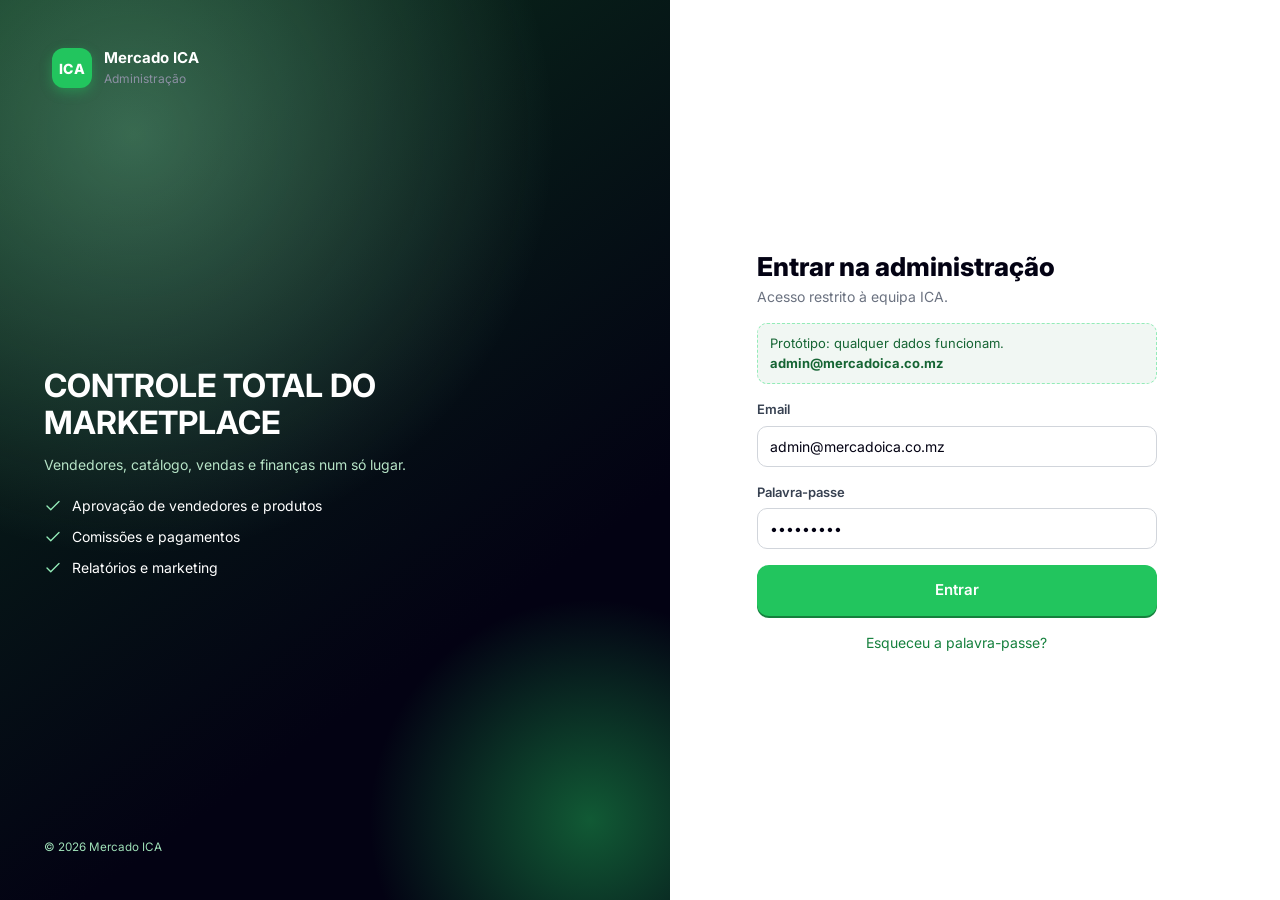
==== admin/index.html @ df5ad0a3 "feat: prototipo de interface Mercado ICA (comprador, cliente, admin)" ====
<!doctype html>
<html lang="pt">
<head>
<meta charset="utf-8">
<meta name="viewport" content="width=device-width, initial-scale=1">
<title>Mercado ICA — Administração</title>
<link rel="preconnect" href="https://fonts.googleapis.com">
<link href="https://fonts.googleapis.com/css2?family=Inter:wght@400;500;600;700;800&display=swap" rel="stylesheet">
<link href="https://fonts.cdnfonts.com/css/lemonmilk" rel="stylesheet">
<link rel="stylesheet" href="../assets/css/base.css">
<link rel="stylesheet" href="../assets/css/panel.css">
</head>
<body>
<div id="app"><div id="view"></div></div>
<script src="../assets/js/data.js"></script>
<script src="../assets/js/core.js"></script>
<script src="../assets/js/ui.js"></script>
<script src="../assets/js/admin.js"></script>
<script src="../assets/js/admin2.js"></script>
<script src="../assets/js/admin-app.js"></script>
</body>
</html>
---- assets/css/base.css ----
/* Mercado ICA — base partilhada (tokens, componentes comuns) */
:root {
  --g50: #f1f7f3; --g100: #dcefe2; --g200: #b9dfc6; --g300: #93ecb8; --g400: #88be45; --g500: #22c55e; --g600: #16a34a; --g700: #15803d; --g800: #166534;
  --ink: #030213; --ink2: #374151; --mut: #6b7280; --line: #e5e7eb; --bg: #f5f7f8; --card: #fff; --char: #2d2d2d;
  --warn: #f59e0b; --bad: #dc2626; --info: #2563eb;
  --r: 12px; --r-sm: 8px; --sh: 0 1px 2px rgba(3,2,19,.05), 0 4px 14px rgba(3,2,19,.05); --sh-lg: 0 18px 40px rgba(3,2,19,.16);
  --font: 'Inter', system-ui, -apple-system, 'Segoe UI', sans-serif; --display: 'Lemon Milk', 'Inter', system-ui, sans-serif;
}
*, *::before, *::after { box-sizing: border-box; }
html { scroll-behavior: smooth; }
body { margin: 0; font-family: var(--font); color: var(--ink); background: var(--bg); font-size: 14px; line-height: 1.5; -webkit-font-smoothing: antialiased; }
img { max-width: 100%; display: block; }
a { color: inherit; text-decoration: none; }
h1, h2, h3, h4, p { margin: 0; }
button { font: inherit; color: inherit; cursor: pointer; }
:focus-visible { outline: 2px solid var(--g500); outline-offset: 2px; }
body.modal-open { overflow: hidden; }
.ic { width: 18px; height: 18px; flex: none; }
.sr { position: absolute; width: 1px; height: 1px; overflow: hidden; clip: rect(0 0 0 0); }
.mut { color: var(--mut); } .right { text-align: right; } .nowrap { white-space: nowrap; } .center { text-align: center; }

/* Botões */
.btn { display: inline-flex; align-items: center; justify-content: center; gap: 8px; border: 1px solid transparent; border-radius: 10px; padding: 9px 16px; font-weight: 600; font-size: 14px; transition: background .15s, transform .1s, box-shadow .15s, border-color .15s; white-space: nowrap; }
.btn:active { transform: translateY(1px); }
.btn:disabled { opacity: .45; cursor: not-allowed; }
.btn-primary { background: var(--g500); color: #fff; box-shadow: 0 2px 0 var(--g700); }
.btn-primary:hover:not(:disabled) { background: var(--g600); }
.btn-dark { background: var(--ink); color: #fff; } .btn-dark:hover { background: #1f1d3a; }
.btn-ghost { background: #fff; border-color: var(--line); color: var(--ink2); } .btn-ghost:hover:not(:disabled) { border-color: var(--g500); color: var(--g700); background: var(--g50); }
.btn-danger { background: var(--bad); color: #fff; } .btn-danger:hover { background: #b91c1c; }
.btn-outline-danger { background: #fff; border-color: #fecaca; color: var(--bad); } .btn-outline-danger:hover { background: #fef2f2; }
.btn-sm { padding: 5px 10px; font-size: 13px; border-radius: 8px; } .btn-lg { padding: 13px 24px; font-size: 15px; border-radius: 12px; } .btn-block { width: 100%; }
.icon-btn { position: relative; display: inline-grid; place-items: center; width: 34px; height: 34px; border: 0; background: transparent; border-radius: 9px; color: var(--ink2); transition: background .15s, color .15s; }
.icon-btn:hover { background: var(--g50); color: var(--g700); } .icon-btn.danger:hover { background: #fef2f2; color: var(--bad); }
.dot { position: absolute; top: 7px; right: 8px; width: 8px; height: 8px; background: var(--bad); border-radius: 50%; border: 2px solid #fff; }

/* Formulários */
.input { width: 100%; border: 1px solid #d1d5db; border-radius: 10px; padding: 9px 12px; background: #fff; font: inherit; color: var(--ink); transition: border-color .15s, box-shadow .15s; }
.input:focus { outline: 0; border-color: var(--g500); box-shadow: 0 0 0 3px rgba(34,197,94,.18); }
.input-sm { width: auto; padding: 6px 10px; font-size: 13px; }
textarea.input { resize: vertical; }
.form-grid { display: grid; grid-template-columns: repeat(2, minmax(0, 1fr)); gap: 16px; }
.field { display: grid; gap: 6px; align-content: start; } .field.span-2 { grid-column: 1 / -1; }
.field label { font-weight: 600; font-size: 13px; color: var(--ink2); } .field em { color: var(--bad); font-style: normal; }
.hint { color: var(--mut); font-size: 12px; }
.switch { position: relative; display: inline-block; width: 42px; height: 24px; }
.switch input { opacity: 0; width: 0; height: 0; position: absolute; }
.switch span { position: absolute; inset: 0; background: #d1d5db; border-radius: 99px; transition: .2s; cursor: pointer; }
.switch span::after { content: ''; position: absolute; left: 3px; top: 3px; width: 18px; height: 18px; background: #fff; border-radius: 50%; transition: .2s; box-shadow: 0 1px 3px rgba(0,0,0,.25); }
.switch input:checked + span { background: var(--g500); } .switch input:checked + span::after { transform: translateX(18px); }
.switch input:focus-visible + span { outline: 2px solid var(--g500); outline-offset: 2px; }
.dropzone { display: grid; place-items: center; gap: 4px; border: 2px dashed #cbd5e1; border-radius: 12px; padding: 26px 14px; text-align: center; cursor: pointer; color: var(--mut); transition: .15s; }
.dropzone:hover { border-color: var(--g500); background: var(--g50); color: var(--g700); } .dropzone .ic { width: 26px; height: 26px; }
.check { display: flex; gap: 8px; align-items: center; cursor: pointer; } .check input { accent-color: var(--g600); width: 16px; height: 16px; }

/* Cartões, badges, estrelas */
.card { background: var(--card); border: 1px solid var(--line); border-radius: var(--r); box-shadow: var(--sh); }
.card-h { display: flex; align-items: center; justify-content: space-between; gap: 12px; padding: 14px 18px; border-bottom: 1px solid var(--line); } .card-h h3 { font-size: 15px; font-weight: 700; }
.card-b { padding: 18px; }
.badge { display: inline-flex; align-items: center; padding: 2px 10px; border-radius: 99px; font-size: 12px; font-weight: 600; white-space: nowrap; }
.badge-ok { background: #dcfce7; color: #166534; } .badge-warn { background: #fef3c7; color: #92400e; } .badge-bad { background: #fee2e2; color: #991b1b; } .badge-info { background: #dbeafe; color: #1e40af; } .badge-mute { background: #f3f4f6; color: #4b5563; }
.stars { display: inline-flex; gap: 1px; color: #d1d5db; } .stars .ic { width: 14px; height: 14px; fill: currentColor; stroke: none; } .stars .on { color: #f59e0b; } .stars.lg .ic { width: 20px; height: 20px; }

/* Tabelas */
.table-card { overflow: hidden; }
.tb-toolbar { display: flex; flex-wrap: wrap; gap: 10px; align-items: center; padding: 14px 18px; border-bottom: 1px solid var(--line); }
.tb-tools { margin-left: auto; display: flex; gap: 8px; }
.search-box { display: flex; align-items: center; gap: 8px; border: 1px solid #d1d5db; border-radius: 10px; padding: 0 12px; background: #fff; min-width: 220px; color: var(--mut); }
.search-box:focus-within { border-color: var(--g500); box-shadow: 0 0 0 3px rgba(34,197,94,.18); }
.search-box input { border: 0; outline: 0; padding: 8px 0; font: inherit; width: 100%; background: transparent; color: var(--ink); }
.table-scroll { overflow-x: auto; }
.tbl { width: 100%; border-collapse: collapse; }
.tbl th { text-align: left; font-size: 12px; text-transform: uppercase; letter-spacing: .04em; color: var(--mut); background: #fafbfc; padding: 10px 16px; white-space: nowrap; font-weight: 600; }
.tbl td { padding: 12px 16px; border-top: 1px solid var(--line); vertical-align: middle; }
.tbl tbody tr:hover { background: #fafdfb; } .tbl tr.row-link { cursor: pointer; }
.th-sort { background: none; border: 0; padding: 0; font: inherit; text-transform: inherit; letter-spacing: inherit; color: inherit; font-weight: inherit; } .th-sort:hover { color: var(--ink); } .th-sort i { font-style: normal; font-size: 9px; margin-left: 5px; color: var(--g600); }
.act-col { text-align: right; white-space: nowrap; width: 1%; }
.empty-row { text-align: center; color: var(--mut); padding: 36px !important; }
.tb-foot { display: flex; justify-content: space-between; align-items: center; padding: 12px 18px; border-top: 1px solid var(--line); color: var(--mut); font-size: 13px; } .pager { display: flex; align-items: center; gap: 10px; }
.cell-prod { display: flex; align-items: center; gap: 12px; min-width: 220px; } .cell-prod img { width: 44px; height: 44px; border-radius: 10px; object-fit: cover; flex: none; } .cell-prod b { display: block; font-weight: 600; } .cell-prod small { color: var(--mut); }
.avatar { display: inline-grid; place-items: center; width: 34px; height: 34px; border-radius: 50%; background: var(--g100); color: var(--g800); font-weight: 700; flex: none; }

/* Abas */
.tabs { display: flex; gap: 4px; border-bottom: 1px solid var(--line); margin-bottom: 18px; overflow-x: auto; }
.tabs button { background: none; border: 0; padding: 10px 16px; font-weight: 600; color: var(--mut); border-bottom: 2px solid transparent; margin-bottom: -1px; white-space: nowrap; } .tabs button:hover { color: var(--ink); } .tabs button.active { color: var(--g700); border-color: var(--g500); }
.pane { display: none; } .pane.active { display: block; animation: fade .2s; }
@keyframes fade { from { opacity: 0; transform: translateY(4px); } to { opacity: 1; transform: none; } }

/* Modal e toast */
.modal-overlay { position: fixed; inset: 0; background: rgba(3,2,19,.5); display: grid; place-items: center; z-index: 200; padding: 16px; animation: fade .15s; backdrop-filter: blur(2px); }
.modal { background: #fff; border-radius: 16px; width: min(560px, 100%); max-height: 90vh; display: flex; flex-direction: column; box-shadow: var(--sh-lg); } .modal.lg { width: min(820px, 100%); } .modal.sm { width: min(420px, 100%); }
.modal header { display: flex; justify-content: space-between; align-items: center; padding: 16px 20px; border-bottom: 1px solid var(--line); } .modal header h3 { font-size: 17px; }
.modal-body { padding: 20px; overflow: auto; } .modal footer { display: flex; justify-content: flex-end; gap: 10px; padding: 14px 20px; border-top: 1px solid var(--line); background: #fafbfc; border-radius: 0 0 16px 16px; }
.confirm-msg { color: var(--ink2); font-size: 15px; }
#toasts { position: fixed; right: 18px; bottom: 18px; display: grid; gap: 10px; z-index: 300; }
.toast { display: flex; align-items: center; gap: 10px; padding: 12px 16px; background: var(--ink); color: #fff; border-radius: 12px; box-shadow: var(--sh-lg); animation: slide .25s; max-width: 360px; }
.toast .ic { padding: 3px; border-radius: 50%; width: 22px; height: 22px; background: var(--g500); } .toast-error .ic { background: var(--bad); } .toast-info .ic { background: var(--info); } .toast.out { opacity: 0; transform: translateX(20px); transition: .3s; }
@keyframes slide { from { opacity: 0; transform: translateY(12px); } to { opacity: 1; transform: none; } }

/* Dropdowns */
.dropdown { position: relative; }
.dd-menu { display: none; position: absolute; top: calc(100% + 8px); left: 0; min-width: 260px; background: #fff; border: 1px solid var(--line); border-radius: 12px; box-shadow: var(--sh-lg); z-index: 60; overflow: hidden; }
.dd-menu.right { left: auto; right: 0; } .dropdown.open .dd-menu { display: block; animation: fade .15s; }
.dd-menu h4 { padding: 12px 16px; font-size: 13px; border-bottom: 1px solid var(--line); }
.dd-menu a { display: flex; align-items: center; gap: 10px; padding: 10px 16px; } .dd-menu a:hover { background: var(--g50); }
.dd-menu a b { font-weight: 500; display: block; } .dd-menu a small { color: var(--mut); display: block; }
.dd-menu a:has(small) { display: block; }

/* Gráficos */
.chart { width: 100%; height: auto; display: block; } .chart .gl { stroke: #eef0f2; } .chart .gt { font-size: 11px; fill: #9ca3af; }
.legend { display: flex; gap: 16px; justify-content: center; margin-top: 6px; color: var(--mut); font-size: 12px; } .legend i { display: inline-block; width: 10px; height: 10px; border-radius: 3px; margin-right: 6px; }
.donut { display: flex; align-items: center; gap: 22px; flex-wrap: wrap; } .donut svg { width: 140px; flex: none; } .donut .dn { font-size: 26px; font-weight: 800; fill: var(--ink); }
.donut ul { list-style: none; padding: 0; margin: 0; display: grid; gap: 8px; flex: 1; min-width: 150px; } .donut li { display: flex; align-items: center; gap: 8px; } .donut li b { margin-left: auto; } .donut li i { width: 10px; height: 10px; border-radius: 3px; }
.progress { height: 8px; background: #eef0f2; border-radius: 99px; overflow: hidden; } .progress div { height: 100%; background: linear-gradient(90deg, var(--g500), var(--g400)); border-radius: 99px; }

.kv { margin: 0; display: grid; gap: 10px; } .kv > div { display: flex; justify-content: space-between; gap: 16px; } .kv dt { color: var(--mut); } .kv dd { margin: 0; font-weight: 600; text-align: right; }
.crumbs { display: flex; gap: 6px; align-items: center; color: var(--mut); font-size: 13px; margin-bottom: 6px; flex-wrap: wrap; } .crumbs a:hover { color: var(--g700); } .crumbs span::before { content: '/'; margin-right: 6px; }
.timeline { list-style: none; margin: 0; padding: 0 0 0 18px; border-left: 2px solid var(--g200); display: grid; gap: 16px; } .timeline li { position: relative; } .timeline li::before { content: ''; position: absolute; left: -25px; top: 4px; width: 12px; height: 12px; background: var(--g500); border-radius: 50%; border: 2px solid #fff; box-shadow: 0 0 0 2px var(--g200); } .timeline li.todo::before { background: #d1d5db; box-shadow: 0 0 0 2px #e5e7eb; } .timeline small { color: var(--mut); display: block; }

@media (max-width: 720px) { .form-grid { grid-template-columns: 1fr; } .tb-tools { margin-left: 0; width: 100%; } .search-box { min-width: 0; flex: 1; } }
@media (prefers-reduced-motion: reduce) { * { animation: none !important; transition: none !important; scroll-behavior: auto !important; } }
---- assets/css/panel.css ----
/* Mercado ICA — painéis (Administrador e Cliente/Vendedor) */
.panel { display: grid; grid-template-columns: 264px minmax(0, 1fr); min-height: 100vh; }
.sidebar { position: sticky; top: 0; height: 100vh; overflow-y: auto; display: flex; flex-direction: column; padding: 18px 12px; background: var(--ink); color: #c9ccd6; scrollbar-width: thin; }
.brand { display: flex; align-items: center; gap: 12px; padding: 4px 8px 20px; color: #fff; }
.logo { display: grid; place-items: center; width: 40px; height: 40px; border-radius: 12px; background: var(--g500); color: #fff; font-family: var(--display); font-weight: 800; font-size: 14px; letter-spacing: .02em; box-shadow: 0 4px 12px rgba(34,197,94,.4); flex: none; }
.brand b { display: block; font-size: 15px; line-height: 1.2; } .brand small { color: #8c90a3; font-size: 12px; }
.sidebar nav { display: grid; gap: 2px; flex: 1; align-content: start; }
.nav-item { display: flex; align-items: center; gap: 12px; width: 100%; padding: 10px 12px; border-radius: 10px; border: 0; background: none; color: inherit; text-align: left; font-weight: 500; transition: background .15s, color .15s; }
.nav-item:hover { background: rgba(255,255,255,.07); color: #fff; }
.nav-item.active { background: var(--g500); color: #fff; box-shadow: 0 4px 12px rgba(34,197,94,.3); }
.nav-item em { margin-left: auto; background: var(--bad); color: #fff; font-style: normal; font-size: 11px; border-radius: 99px; padding: 0 7px; }
.nav-item .chev { margin-left: auto; width: 15px; height: 15px; transition: transform .2s; }
.nav-group.open > .nav-item .chev { transform: rotate(180deg); } .nav-group.open > .nav-item { color: #fff; }
.nav-sub { display: none; margin: 2px 0 4px 22px; padding-left: 14px; border-left: 1px solid rgba(255,255,255,.12); }
.nav-group.open .nav-sub { display: grid; }
.nav-sub a { padding: 7px 12px; border-radius: 8px; font-size: 13.5px; color: #a3a7b8; } .nav-sub a:hover { color: #fff; background: rgba(255,255,255,.06); } .nav-sub a.active { color: var(--g300); font-weight: 600; }
.side-foot { display: flex; gap: 10px; align-items: center; margin-top: 16px; padding: 12px; border-radius: 10px; border: 1px dashed rgba(255,255,255,.2); color: #a3a7b8; font-size: 13px; } .side-foot:hover { color: #fff; border-color: var(--g500); }

/* tema Cliente (vendedor): barra lateral clara */
.theme-seller .sidebar { background: #fff; color: var(--ink2); border-right: 1px solid var(--line); }
.theme-seller .brand { color: var(--ink); } .theme-seller .brand small { color: var(--mut); }
.theme-seller .nav-item:hover { background: var(--g50); color: var(--g700); } .theme-seller .nav-group.open > .nav-item { color: var(--g700); }
.theme-seller .nav-sub { border-color: var(--line); } .theme-seller .nav-sub a { color: var(--mut); } .theme-seller .nav-sub a:hover { color: var(--g700); background: var(--g50); } .theme-seller .nav-sub a.active { color: var(--g700); }
.theme-seller .side-foot { border-color: var(--line); color: var(--mut); } .theme-seller .side-foot:hover { color: var(--g700); }

.main { min-width: 0; display: flex; flex-direction: column; }
.topbar { position: sticky; top: 0; z-index: 40; display: flex; align-items: center; gap: 14px; padding: 12px 28px; background: rgba(255,255,255,.92); backdrop-filter: blur(8px); border-bottom: 1px solid var(--line); }
.topbar .search-box.wide { flex: 1; max-width: 460px; background: var(--bg); border-color: transparent; }
.topbar-r { margin-left: auto; display: flex; align-items: center; gap: 8px; }
.user-chip { display: flex; align-items: center; gap: 10px; background: none; border: 0; padding: 4px 8px; border-radius: 12px; } .user-chip:hover { background: var(--bg); }
.who { text-align: left; line-height: 1.25; } .who b { display: block; font-size: 13px; } .who small { color: var(--mut); font-size: 12px; }
.menu-btn { display: none; }
.view { padding: 28px; display: grid; gap: 22px; align-content: start; max-width: 1480px; width: 100%; }
.page-head { display: flex; justify-content: space-between; align-items: flex-end; gap: 16px; flex-wrap: wrap; }
.page-head h1 { font-size: 24px; font-weight: 800; letter-spacing: -.01em; } .page-head p { color: var(--mut); margin-top: 2px; }
.page-actions { display: flex; gap: 8px; flex-wrap: wrap; }

/* Estatísticas */
.stats { display: grid; grid-template-columns: repeat(auto-fit, minmax(210px, 1fr)); gap: 16px; }
.stat { display: flex; gap: 14px; align-items: center; padding: 18px; background: #fff; border: 1px solid var(--line); border-radius: var(--r); box-shadow: var(--sh); }
.stat-ic { display: grid; place-items: center; width: 46px; height: 46px; border-radius: 12px; background: var(--g100); color: var(--g700); flex: none; } .stat-ic .ic { width: 22px; height: 22px; }
.stat.blue .stat-ic { background: #dbeafe; color: #1d4ed8; } .stat.amber .stat-ic { background: #fef3c7; color: #b45309; } .stat.violet .stat-ic { background: #ede9fe; color: #6d28d9; }
.stat span { color: var(--mut); font-size: 13px; display: block; } .stat b { font-size: 22px; font-weight: 800; display: block; line-height: 1.2; letter-spacing: -.01em; }
.stat small { font-size: 12px; } .stat .pos { color: var(--g700); } .stat .neg { color: var(--bad); }
.grid-2 { display: grid; grid-template-columns: minmax(0, 2fr) minmax(0, 1fr); gap: 18px; align-items: start; } .grid-3 { display: grid; grid-template-columns: repeat(3, minmax(0, 1fr)); gap: 18px; } .grid-eq { display: grid; grid-template-columns: repeat(2, minmax(0, 1fr)); gap: 18px; align-items: start; }
.stack { display: grid; gap: 18px; align-content: start; }
.list-plain { list-style: none; margin: 0; padding: 0; } .list-plain li { display: flex; align-items: center; gap: 12px; padding: 11px 0; border-top: 1px solid var(--line); } .list-plain li:first-child { border-top: 0; padding-top: 0; }
.list-plain img { width: 40px; height: 40px; border-radius: 9px; object-fit: cover; } .list-plain b { font-weight: 600; display: block; } .list-plain small { color: var(--mut); } .list-plain .end { margin-left: auto; text-align: right; font-weight: 700; }
.toolbar { display: flex; gap: 10px; flex-wrap: wrap; align-items: center; }
.pill-tabs { display: inline-flex; gap: 4px; padding: 4px; background: #fff; border: 1px solid var(--line); border-radius: 12px; } .pill-tabs a, .pill-tabs button { border: 0; background: none; padding: 6px 14px; border-radius: 9px; font-weight: 600; color: var(--mut); } .pill-tabs .active { background: var(--g500); color: #fff; }
.thumbs { display: flex; gap: 10px; flex-wrap: wrap; } .thumbs img { width: 90px; height: 90px; border-radius: 12px; object-fit: cover; border: 1px solid var(--line); }
.invoice { display: grid; gap: 14px; } .invoice-head { display: flex; justify-content: space-between; gap: 16px; flex-wrap: wrap; }
.totals { margin-left: auto; width: min(320px, 100%); display: grid; gap: 8px; } .totals div { display: flex; justify-content: space-between; } .totals .grand { border-top: 2px solid var(--ink); padding-top: 10px; font-size: 17px; font-weight: 800; }
.msg-list a { display: flex; gap: 12px; padding: 14px 18px; border-top: 1px solid var(--line); } .msg-list a:first-child { border-top: 0; } .msg-list a:hover { background: #fafdfb; } .msg-list .unread b { color: var(--ink); } .msg-list .unread::after { content: ''; width: 9px; height: 9px; background: var(--g500); border-radius: 50%; margin-left: auto; align-self: center; flex: none; }
.chat { display: grid; gap: 12px; } .bubble { max-width: 75%; padding: 10px 14px; border-radius: 14px; background: var(--bg); } .bubble.me { margin-left: auto; background: var(--g100); } .bubble small { display: block; color: var(--mut); margin-top: 4px; }
.perm-tree { display: grid; gap: 6px; } .perm-tree .check { padding: 6px 0; border-top: 1px solid var(--line); }
.empty-state { text-align: center; padding: 40px 20px; color: var(--mut); }

/* Autenticação dos painéis */
.auth-wrap { min-height: 100vh; display: grid; grid-template-columns: 1.1fr 1fr; background: #fff; }
.auth-art { position: relative; display: flex; flex-direction: column; justify-content: space-between; padding: 44px; color: #fff; background: radial-gradient(circle at 20% 15%, rgba(147,236,184,.35), transparent 45%), linear-gradient(145deg, #0a2e1b, #030213 70%); overflow: hidden; }
.auth-art::after { content: ''; position: absolute; width: 480px; height: 480px; border-radius: 50%; right: -160px; bottom: -160px; background: radial-gradient(circle, rgba(34,197,94,.45), transparent 65%); }
.auth-art h2 { font-family: var(--display); font-size: 32px; line-height: 1.15; text-transform: uppercase; max-width: 440px; position: relative; z-index: 1; } .auth-art p { color: #b7e4c7; max-width: 420px; margin-top: 12px; position: relative; z-index: 1; }
.auth-art ul { list-style: none; padding: 0; margin: 20px 0 0; display: grid; gap: 10px; position: relative; z-index: 1; } .auth-art li { display: flex; gap: 10px; align-items: center; } .auth-art li .ic { color: var(--g300); }
.auth-card { display: grid; place-content: center; padding: 40px; } .auth-form { width: min(400px, 100%); display: grid; gap: 16px; } .auth-form h1 { font-size: 26px; font-weight: 800; } .auth-form .sep { text-align: center; color: var(--mut); font-size: 13px; }
.demo-hint { background: var(--g50); border: 1px dashed var(--g300); border-radius: 10px; padding: 10px 12px; font-size: 13px; color: var(--g800); }

@media (max-width: 1080px) { .grid-2, .grid-3, .grid-eq { grid-template-columns: 1fr; } }
@media (max-width: 900px) {
  .panel { grid-template-columns: 1fr; }
  .sidebar { position: fixed; z-index: 90; width: 270px; transform: translateX(-100%); transition: transform .25s; }
  .sidebar.open { transform: none; box-shadow: var(--sh-lg); }
  .scrim { display: none; } .sidebar.open + .scrim { display: block; position: fixed; inset: 0; background: rgba(3,2,19,.45); z-index: 80; }
  .menu-btn { display: inline-grid; } .topbar { padding: 10px 14px; } .view { padding: 16px; } .who { display: none; }
  .auth-wrap { grid-template-columns: 1fr; } .auth-art { display: none; }
}
/* tabelas empilhadas em ecrãs pequenos */
@media (max-width: 640px) {
  .tbl thead { display: none; } .tbl, .tbl tbody, .tbl tr, .tbl td { display: block; width: 100%; }
  .tbl tr { border-top: 1px solid var(--line); padding: 10px 14px; } .tbl td { border: 0; padding: 4px 0; display: flex; justify-content: space-between; gap: 12px; text-align: right; }
  .tbl td::before { content: attr(data-label); color: var(--mut); font-size: 12px; text-align: left; } .tbl td.act-col { justify-content: flex-end; } .tbl td.act-col::before { content: none; }
  .page-head h1 { font-size: 20px; }
}
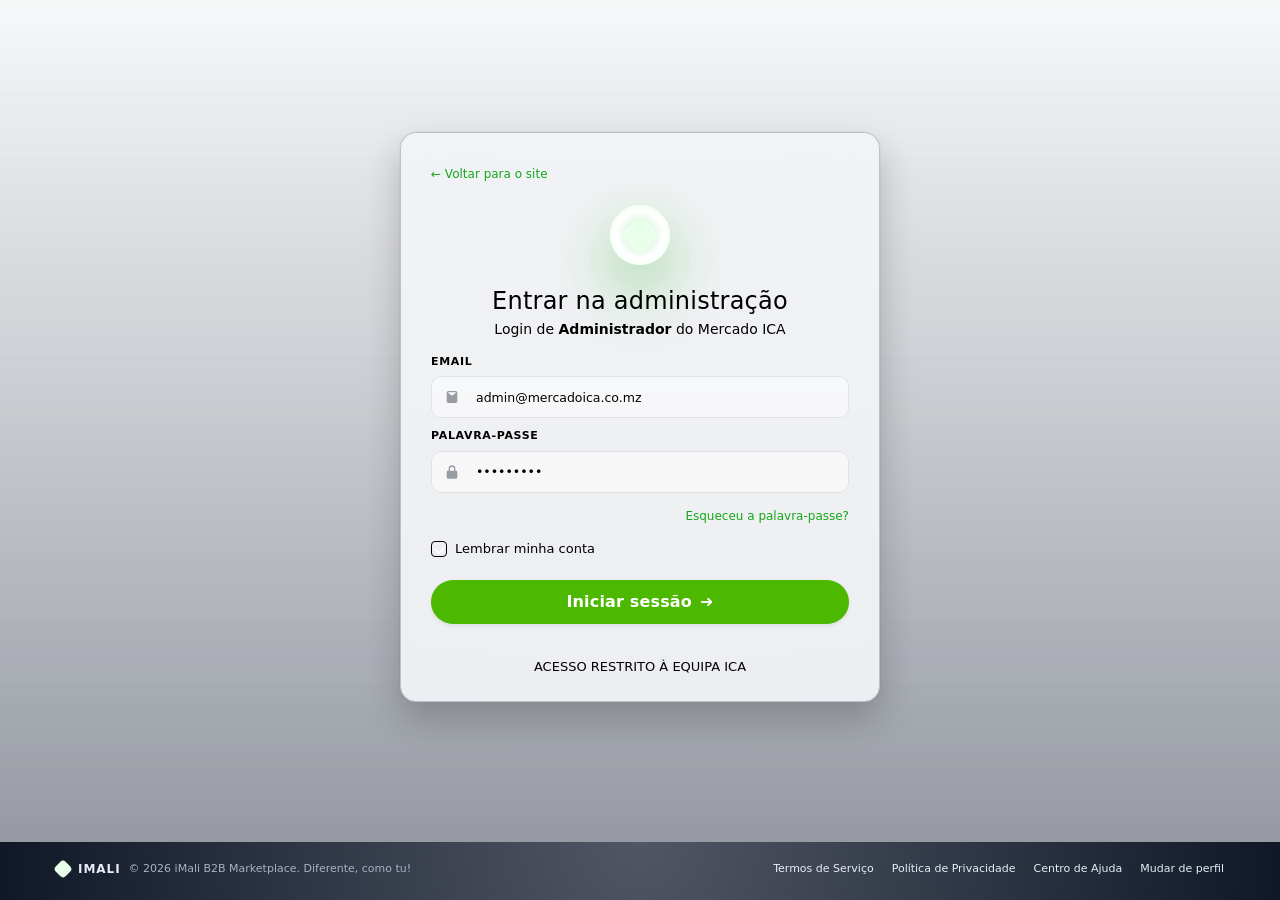
==== commit 01bd34a4: "feat: reproduzir a UI real (CSS compilado, icones e markup das views Blade) nos tres perfis" ====
--- a/admin/index.html
+++ b/admin/index.html
@@ -1,16 +1,19 @@
 <!doctype html>
-<html lang="pt">
+<html lang="pt" dir="ltr">
 <head>
 <meta charset="utf-8">
 <meta name="viewport" content="width=device-width, initial-scale=1">
 <title>Mercado ICA — Administração</title>
+<link rel="icon" type="image/png" href="../assets/real/brand/logo-imali-small.png">
 <link rel="preconnect" href="https://fonts.googleapis.com">
-<link href="https://fonts.googleapis.com/css2?family=Inter:wght@400;500;600;700;800&display=swap" rel="stylesheet">
-<link href="https://fonts.cdnfonts.com/css/lemonmilk" rel="stylesheet">
-<link rel="stylesheet" href="../assets/css/base.css">
-<link rel="stylesheet" href="../assets/css/panel.css">
+<link rel="stylesheet" href="https://fonts.googleapis.com/css2?family=Poppins:wght@400;500;600;700;800&family=DM+Serif+Display&display=swap">
+<link rel="stylesheet" href="../assets/real/admin/app-DxbqLJkj.css">
+<link rel="stylesheet" href="../assets/real/admin/app-C2Wq9G4i.css">
+<link rel="stylesheet" href="../assets/real/imali-auth.css" id="imali-auth" disabled>
+<link rel="stylesheet" href="../assets/css/proto.css">
+<link rel="stylesheet" href="../assets/css/panel-compat.css">
 </head>
-<body>
+<body class="h-full">
 <div id="app"><div id="view"></div></div>
 <script src="../assets/js/data.js"></script>
 <script src="../assets/js/core.js"></script>
--- a/assets/real/admin/app-DxbqLJkj.css
+++ b/assets/real/admin/app-DxbqLJkj.css
@@ -0,0 +1 @@
+*,:before,:after{--tw-border-spacing-x: 0;--tw-border-spacing-y: 0;--tw-translate-x: 0;--tw-translate-y: 0;--tw-rotate: 0;--tw-skew-x: 0;--tw-skew-y: 0;--tw-scale-x: 1;--tw-scale-y: 1;--tw-pan-x: ;--tw-pan-y: ;--tw-pinch-zoom: ;--tw-scroll-snap-strictness: proximity;--tw-gradient-from-position: ;--tw-gradient-via-position: ;--tw-gradient-to-position: ;--tw-ordinal: ;--tw-slashed-zero: ;--tw-numeric-figure: ;--tw-numeric-spacing: ;--tw-numeric-fraction: ;--tw-ring-inset: ;--tw-ring-offset-width: 0px;--tw-ring-offset-color: #fff;--tw-ring-color: rgb(59 130 246 / .5);--tw-ring-offset-shadow: 0 0 #0000;--tw-ring-shadow: 0 0 #0000;--tw-shadow: 0 0 #0000;--tw-shadow-colored: 0 0 #0000;--tw-blur: ;--tw-brightness: ;--tw-contrast: ;--tw-grayscale: ;--tw-hue-rotate: ;--tw-invert: ;--tw-saturate: ;--tw-sepia: ;--tw-drop-shadow: ;--tw-backdrop-blur: ;--tw-backdrop-brightness: ;--tw-backdrop-contrast: ;--tw-backdrop-grayscale: ;--tw-backdrop-hue-rotate: ;--tw-backdrop-invert: ;--tw-backdrop-opacity: ;--tw-backdrop-saturate: ;--tw-backdrop-sepia: ;--tw-contain-size: ;--tw-contain-layout: ;--tw-contain-paint: ;--tw-contain-style: }::backdrop{--tw-border-spacing-x: 0;--tw-border-spacing-y: 0;--tw-translate-x: 0;--tw-translate-y: 0;--tw-rotate: 0;--tw-skew-x: 0;--tw-skew-y: 0;--tw-scale-x: 1;--tw-scale-y: 1;--tw-pan-x: ;--tw-pan-y: ;--tw-pinch-zoom: ;--tw-scroll-snap-strictness: proximity;--tw-gradient-from-position: ;--tw-gradient-via-position: ;--tw-gradient-to-position: ;--tw-ordinal: ;--tw-slashed-zero: ;--tw-numeric-figure: ;--tw-numeric-spacing: ;--tw-numeric-fraction: ;--tw-ring-inset: ;--tw-ring-offset-width: 0px;--tw-ring-offset-color: #fff;--tw-ring-color: rgb(59 130 246 / .5);--tw-ring-offset-shadow: 0 0 #0000;--tw-ring-shadow: 0 0 #0000;--tw-shadow: 0 0 #0000;--tw-shadow-colored: 0 0 #0000;--tw-blur: ;--tw-brightness: ;--tw-contrast: ;--tw-grayscale: ;--tw-hue-rotate: ;--tw-invert: ;--tw-saturate: ;--tw-sepia: ;--tw-drop-shadow: ;--tw-backdrop-blur: ;--tw-backdrop-brightness: ;--tw-backdrop-contrast: ;--tw-backdrop-grayscale: ;--tw-backdrop-hue-rotate: ;--tw-backdrop-invert: ;--tw-backdrop-opacity: ;--tw-backdrop-saturate: ;--tw-backdrop-sepia: ;--tw-contain-size: ;--tw-contain-layout: ;--tw-contain-paint: ;--tw-contain-style: }*,:before,:after{box-sizing:border-box;border-width:0;border-style:solid;border-color:#e5e7eb}:before,:after{--tw-content: ""}html,:host{line-height:1.5;-webkit-text-size-adjust:100%;-moz-tab-size:4;-o-tab-size:4;tab-size:4;font-family:ui-sans-serif,system-ui,sans-serif,"Apple Color Emoji","Segoe UI Emoji",Segoe UI Symbol,"Noto Color Emoji";font-feature-settings:normal;font-variation-settings:normal;-webkit-tap-highlight-color:transparent}body{margin:0;line-height:inherit}hr{height:0;color:inherit;border-top-width:1px}abbr:where([title]){-webkit-text-decoration:underline dotted;text-decoration:underline dotted}h1,h2,h3,h4,h5,h6{font-size:inherit;font-weight:inherit}a{color:inherit;text-decoration:inherit}b,strong{font-weight:bolder}code,kbd,samp,pre{font-family:ui-monospace,SFMono-Regular,Menlo,Monaco,Consolas,Liberation Mono,Courier New,monospace;font-feature-settings:normal;font-variation-settings:normal;font-size:1em}small{font-size:80%}sub,sup{font-size:75%;line-height:0;position:relative;vertical-align:baseline}sub{bottom:-.25em}sup{top:-.5em}table{text-indent:0;border-color:inherit;border-collapse:collapse}button,input,optgroup,select,textarea{font-family:inherit;font-feature-settings:inherit;font-variation-settings:inherit;font-size:100%;font-weight:inherit;line-height:inherit;letter-spacing:inherit;color:inherit;margin:0;padding:0}button,select{text-transform:none}button,input:where([type=button]),input:where([type=reset]),input:where([type=submit]){-webkit-appearance:button;background-color:transparent;background-image:none}:-moz-focusring{outline:auto}:-moz-ui-invalid{box-shadow:none}progress{vertical-align:baseline}::-webkit-inner-spin-button,::-webkit-outer-spin-button{height:auto}[type=search]{-webkit-appearance:textfield;outline-offset:-2px}::-webkit-search-decoration{-webkit-appearance:none}::-webkit-file-upload-button{-webkit-appearance:button;font:inherit}summary{display:list-item}blockquote,dl,dd,h1,h2,h3,h4,h5,h6,hr,figure,p,pre{margin:0}fieldset{margin:0;padding:0}legend{padding:0}ol,ul,menu{list-style:none;margin:0;padding:0}dialog{padding:0}textarea{resize:vertical}input::-moz-placeholder,textarea::-moz-placeholder{opacity:1;color:#9ca3af}input::placeholder,textarea::placeholder{opacity:1;color:#9ca3af}button,[role=button]{cursor:pointer}:disabled{cursor:default}img,svg,video,canvas,audio,iframe,embed,object{display:block;vertical-align:middle}img,video{max-width:100%;height:auto}[hidden]:where(:not([hidden=until-found])){display:none}.container{width:100%;margin-right:auto;margin-left:auto;padding-right:16px;padding-left:16px}@media (min-width: 1920px){.container{max-width:1920px}}::-moz-selection{background-color:#0044f233}::selection{background-color:#0044f233}body{--tw-bg-opacity: 1;background-color:rgb(249 250 251 / var(--tw-bg-opacity, 1))}button:disabled{cursor:not-allowed;opacity:.5}button:disabled:hover{cursor:not-allowed;opacity:.5}.draggable-ghost{opacity:.5;background:#e0e7ff}[class^=icon-],[class*=" icon-"]{font-family:bagisto-admin!important;speak:never;font-style:normal;font-weight:400;font-variant:normal;text-transform:none;color:#6b7280;-webkit-font-smoothing:antialiased;-moz-osx-font-smoothing:grayscale;line-height:1!important}html.dark [class^=icon-],html.dark [class*=" icon-"]{color:#d1d5db}.box-shadow{border-width:1px;--tw-shadow: 0px 0px 0px 0px rgba(0,0,0,.03),0px 1px 1px 0px rgba(0,0,0,.03),0px 3px 3px 0px rgba(0,0,0,.03),0px 6px 4px 0px rgba(0,0,0,.02),0px 11px 4px 0px rgba(0,0,0,0),0px 17px 5px 0px rgba(0,0,0,0);--tw-shadow-colored: 0px 0px 0px 0px var(--tw-shadow-color), 0px 1px 1px 0px var(--tw-shadow-color), 0px 3px 3px 0px var(--tw-shadow-color), 0px 6px 4px 0px var(--tw-shadow-color), 0px 11px 4px 0px var(--tw-shadow-color), 0px 17px 5px 0px var(--tw-shadow-color);box-shadow:var(--tw-ring-offset-shadow, 0 0 #0000),var(--tw-ring-shadow, 0 0 #0000),var(--tw-shadow)}.box-shadow:is(.dark *){--tw-border-opacity: 1;border-color:rgb(31 41 55 / var(--tw-border-opacity, 1))}.icon-phone:before{content:""}.icon-list:before{content:""}.icon-admin-export:before{content:""}.icon-magic:before{content:""}.icon-zoom:before{content:""}.icon-ar:before{content:""}.icon-report:before{content:""}.icon-refund:before{content:""}.icon-light:before{content:""}.icon-dark:before{content:""}.icon-checkbox-partical:before{content:""}.icon-uncheckbox:before{content:""}.icon-add-customer:before{content:""}.icon-arrow-down:before{content:""}.icon-arrow-left:before{content:""}.icon-arrow-right:before{content:""}.icon-arrow-up:before{content:""}.icon-attribute-block:before{content:""}.icon-attribute:before{content:""}.icon-calendar:before{content:""}.icon-cancel-1:before{content:""}.icon-cancel:before{content:""}.icon-cart:before{content:""}.\!icon-checked:before{content:""!important}.icon-checked:before{content:""}.icon-cms:before{content:""}.icon-configuration:before{content:""}.icon-cross:before{content:""}.icon-customer-2:before{content:""}.icon-customer:before{content:""}.icon-dashboard:before{content:""}.icon-delete:before{content:""}.icon-done:before{content:""}.icon-dot:before{content:""}.icon-dots:before{content:""}.icon-down-stat:before{content:""}.icon-drag:before{content:""}.icon-edit-save:before{content:""}.icon-edit:before{content:""}.icon-filter:before{content:""}.icon-folder-block:before{content:""}.icon-folder:before{content:""}.icon-image:before{content:""}.icon-information:before{content:""}.icon-language:before{content:""}.icon-location:before{content:""}.icon-mail:before{content:""}.icon-menu:before{content:""}.icon-notification:before{content:""}.icon-order-back:before{content:""}.icon-printer:before{content:""}.icon-processing:before{content:""}.icon-product-1:before{content:""}.icon-product:before{content:""}.icon-promotion:before{content:""}.icon-radio-normal:before{content:""}.icon-radio-selected:before{content:""}.icon-repeat:before{content:""}.icon-sales:before{content:""}.icon-search:before{content:""}.icon-setting:before{content:""}.icon-settings:before{content:""}.icon-ship:before{content:""}.icon-sort-down:before{content:""}.icon-sort-left:before{content:""}.icon-sort-right:before{content:""}.icon-sort-up-down:before{content:""}.icon-sort-up:before{content:""}.icon-star:before{content:""}.icon-store:before{content:""}.icon-tick:before{content:""}.icon-up-stat:before{content:""}.icon-view:before{content:""}.icon-view-close:before{content:""}.icon-copy:before{content:""}.icon-exit:before{content:""}.icon-clip:before{content:""}.icon-collapse:before{content:""}.icon-login:before{content:""}.icon-pause:before{content:""}.icon-play:before{content:""}p{font-size:14px;line-height:17px!important}input,textarea,select{outline:2px solid transparent;outline-offset:2px}.primary-button{display:flex;cursor:pointer;place-content:center;align-items:center;-moz-column-gap:.25rem;column-gap:.25rem;border-radius:.375rem;border-width:1px;--tw-border-opacity: 1;border-color:rgb(29 78 216 / var(--tw-border-opacity, 1));--tw-bg-opacity: 1;background-color:rgb(37 99 235 / var(--tw-bg-opacity, 1));padding:.375rem .75rem;font-weight:600;--tw-text-opacity: 1;color:rgb(249 250 251 / var(--tw-text-opacity, 1));transition-property:all;transition-timing-function:cubic-bezier(.4,0,.2,1);transition-duration:.15s}.primary-button:hover{opacity:.9}.primary-button:focus{opacity:.9}.secondary-button{display:flex;cursor:pointer;place-content:center;align-items:center;-moz-column-gap:.25rem;column-gap:.25rem;white-space:nowrap;border-radius:.375rem;border-width:2px;--tw-border-opacity: 1;border-color:rgb(37 99 235 / var(--tw-border-opacity, 1));--tw-bg-opacity: 1;background-color:rgb(255 255 255 / var(--tw-bg-opacity, 1));padding:.375rem .75rem;font-weight:600;--tw-text-opacity: 1;color:rgb(37 99 235 / var(--tw-text-opacity, 1));transition-property:all;transition-timing-function:cubic-bezier(.4,0,.2,1);transition-duration:.15s}.secondary-button:hover{background-color:#eff6ff61}.secondary-button:focus{background-color:#eff6ff61}.secondary-button:is(.dark *){--tw-border-opacity: 1;border-color:rgb(156 163 175 / var(--tw-border-opacity, 1));--tw-bg-opacity: 1;background-color:rgb(31 41 55 / var(--tw-bg-opacity, 1));--tw-text-opacity: 1;color:rgb(255 255 255 / var(--tw-text-opacity, 1))}.secondary-button:hover:is(.dark *){opacity:.8}.transparent-button{display:flex;cursor:pointer;-webkit-appearance:none;-moz-appearance:none;appearance:none;place-content:center;align-items:center;-moz-column-gap:.25rem;column-gap:.25rem;white-space:nowrap;border-radius:.375rem;border-width:2px;border-color:transparent;padding:.375rem .75rem;font-weight:600;--tw-text-opacity: 1;color:rgb(75 85 99 / var(--tw-text-opacity, 1));transition-property:all;transition-timing-function:cubic-bezier(.4,0,.2,1);transition-duration:.15s}.transparent-button *::marker{--tw-shadow: 0 1px 3px 0 rgb(0 0 0 / .1), 0 1px 2px -1px rgb(0 0 0 / .1);--tw-shadow-colored: 0 1px 3px 0 var(--tw-shadow-color), 0 1px 2px -1px var(--tw-shadow-color);box-shadow:var(--tw-ring-offset-shadow, 0 0 #0000),var(--tw-ring-shadow, 0 0 #0000),var(--tw-shadow)}.transparent-button::marker{--tw-shadow: 0 1px 3px 0 rgb(0 0 0 / .1), 0 1px 2px -1px rgb(0 0 0 / .1);--tw-shadow-colored: 0 1px 3px 0 var(--tw-shadow-color), 0 1px 2px -1px var(--tw-shadow-color);box-shadow:var(--tw-ring-offset-shadow, 0 0 #0000),var(--tw-ring-shadow, 0 0 #0000),var(--tw-shadow)}.transparent-button:hover{--tw-bg-opacity: 1;background-color:rgb(243 244 246 / var(--tw-bg-opacity, 1))}.transparent-button:focus{--tw-bg-opacity: 1;background-color:rgb(243 244 246 / var(--tw-bg-opacity, 1))}.transparent-button:hover:is(.dark *){--tw-bg-opacity: 1;background-color:rgb(3 7 18 / var(--tw-bg-opacity, 1))}.journal-scroll::-webkit-scrollbar{width:14px;cursor:pointer;display:none}.journal-scroll::-webkit-scrollbar-track{background-color:#fff;cursor:pointer;border-radius:12px;border:1px solid #e9e9e9}.journal-scroll::-webkit-scrollbar-thumb{cursor:pointer;background-color:#e9e9e9;border-radius:12px;border:3px solid transparent;background-clip:content-box}.custom-select{-webkit-appearance:none;-moz-appearance:none;background:transparent;background-image:url("data:image/svg+xml;utf8,<svg fill='black' height='24' viewBox='0 0 24 24' width='24' xmlns='http://www.w3.org/2000/svg'><path d='M7 10l5 5 5-5z'/><path d='M0 0h24v24H0z' fill='none'/></svg>");background-repeat:no-repeat;background-position-x:calc(100% - 10px);background-position-y:50%}.dark .custom-select{background-image:url("data:image/svg+xml;utf8,<svg fill='white' height='24' viewBox='0 0 24 24' width='24' xmlns='http://www.w3.org/2000/svg'><path d='M7 10l5 5 5-5z'/><path d='M0 0h24v24H0z' fill='none'/></svg>")}[dir=rtl] .custom-select{background-position-x:calc(100% - (100% - 10px))}.label-pending,.label-processing,.label-closed,.label-canceled,.label-info,.label-fraud,.label-pending_payment,.label-completed,.label-active{max-width:-moz-max-content;max-width:max-content;border-radius:35px;padding-top:1px;padding-bottom:1px;padding-left:.375rem;padding-right:.375rem;font-size:12px;font-weight:600;--tw-text-opacity: 1;color:rgb(255 255 255 / var(--tw-text-opacity, 1))}.label-pending,.label-pending_payment{--tw-bg-opacity: 1;background-color:rgb(234 179 8 / var(--tw-bg-opacity, 1))}.label-processing{--tw-bg-opacity: 1;background-color:rgb(8 145 178 / var(--tw-bg-opacity, 1))}.label-completed,.label-active{--tw-bg-opacity: 1;background-color:rgb(22 163 74 / var(--tw-bg-opacity, 1))}.label-closed{--tw-bg-opacity: 1;background-color:rgb(79 70 229 / var(--tw-bg-opacity, 1))}.label-canceled,.label-fraud{--tw-bg-opacity: 1;background-color:rgb(225 29 72 / var(--tw-bg-opacity, 1))}.label-info{--tw-bg-opacity: 1;background-color:rgb(148 163 184 / var(--tw-bg-opacity, 1))}.icon-star-fill:before{content:"";color:#ffb600}.shimmer{animation-duration:2.2s;animation-fill-mode:forwards;animation-iteration-count:infinite;animation-name:skeleton;animation-timing-function:linear;background:linear-gradient(to right,#f6f6f6 8%,#f0f0f0 18%,#f6f6f6 33%);background-size:1250px 100%}.dark .shimmer{background:linear-gradient(to right,#1f2937 8%,#1a2232 18%,#1f2937 33%)}@keyframes skeleton{0%{background-position:-1250px 0}to{background-position:1250px 0}}.required:after{--tw-content: "*";content:var(--tw-content)}.CodeMirror{height:calc(100vh - 367px)!important}.sr-only{position:absolute;width:1px;height:1px;padding:0;margin:-1px;overflow:hidden;clip:rect(0,0,0,0);white-space:nowrap;border-width:0}.pointer-events-none{pointer-events:none}.pointer-events-auto{pointer-events:auto}.visible{visibility:visible}.invisible{visibility:hidden}.collapse{visibility:collapse}.static{position:static}.fixed{position:fixed}.absolute{position:absolute}.relative{position:relative}.sticky{position:sticky}.inset-0{top:0;right:0;bottom:0;left:0}.inset-x-0{left:0;right:0}.inset-y-0{top:0;bottom:0}.-bottom-1{bottom:-.25rem}.-right-1{right:-.25rem}.-top-2{top:-.5rem}.bottom-0{bottom:0}.bottom-0\.5{bottom:.125rem}.bottom-1\.5{bottom:.375rem}.bottom-4{bottom:1rem}.bottom-6{bottom:1.5rem}.bottom-px{bottom:1px}.left-0{left:0}.left-1\/2{left:50%}.right-0{right:0}.right-2{right:.5rem}.top-0{top:0}.top-1\.5{top:.375rem}.top-1\/2{top:50%}.top-10{top:2.5rem}.top-14{top:3.5rem}.top-2{top:.5rem}.top-2\.5{top:.625rem}.top-3{top:.75rem}.top-5{top:1.25rem}.top-8{top:2rem}.top-\[42px\]{top:42px}.top-\[50\%\]{top:50%}.z-10{z-index:10}.z-\[10001\]{z-index:10001}.z-\[10002\]{z-index:10002}.z-\[10003\]{z-index:10003}.z-\[1000\]{z-index:1000}.z-\[100\]{z-index:100}.z-\[999\]{z-index:999}.mx-1{margin-left:.25rem;margin-right:.25rem}.mx-1\.5{margin-left:.375rem;margin-right:.375rem}.mx-2\.5{margin-left:.625rem;margin-right:.625rem}.mx-auto{margin-left:auto;margin-right:auto}.my-1\.5{margin-top:.375rem;margin-bottom:.375rem}.my-2\.5{margin-top:.625rem;margin-bottom:.625rem}.my-3{margin-top:.75rem;margin-bottom:.75rem}.my-4{margin-top:1rem;margin-bottom:1rem}.my-5{margin-top:1.25rem;margin-bottom:1.25rem}.\!mb-0{margin-bottom:0!important}.\!mb-2{margin-bottom:.5rem!important}.\!mb-2\.5{margin-bottom:.625rem!important}.\!mb-4{margin-bottom:1rem!important}.\!mt-0{margin-top:0!important}.-mb-px{margin-bottom:-1px}.-mt-px{margin-top:-1px}.mb-0{margin-bottom:0}.mb-0\.5{margin-bottom:.125rem}.mb-1{margin-bottom:.25rem}.mb-1\.5{margin-bottom:.375rem}.mb-2{margin-bottom:.5rem}.mb-2\.5{margin-bottom:.625rem}.mb-3{margin-bottom:.75rem}.mb-4{margin-bottom:1rem}.mb-5{margin-bottom:1.25rem}.mb-6{margin-bottom:1.5rem}.mb-7{margin-bottom:1.75rem}.mb-8{margin-bottom:2rem}.ml-2{margin-left:.5rem}.mr-1{margin-right:.25rem}.mr-2{margin-right:.5rem}.mt-0\.5{margin-top:.125rem}.mt-1{margin-top:.25rem}.mt-1\.5{margin-top:.375rem}.mt-2{margin-top:.5rem}.mt-2\.5{margin-top:.625rem}.mt-3{margin-top:.75rem}.mt-3\.5{margin-top:.875rem}.mt-4{margin-top:1rem}.mt-5{margin-top:1.25rem}.mt-6{margin-top:1.5rem}.mt-7{margin-top:1.75rem}.mt-8{margin-top:2rem}.mt-auto{margin-top:auto}.\!block{display:block!important}.block{display:block}.inline-block{display:inline-block}.flex{display:flex}.inline-flex{display:inline-flex}.table{display:table}.\!grid{display:grid!important}.grid{display:grid}.hidden{display:none}.aspect-\[0\.5\/1\]{aspect-ratio:.5/1}.aspect-\[2\]{aspect-ratio:2}.aspect-\[3\.23\/1\]{aspect-ratio:3.23/1}.\!h-\[200px\]{height:200px!important}.h-1{height:.25rem}.h-10{height:2.5rem}.h-11{height:2.75rem}.h-12{height:3rem}.h-14{height:3.5rem}.h-16{height:4rem}.h-2{height:.5rem}.h-2\.5{height:.625rem}.h-20{height:5rem}.h-3\.5{height:.875rem}.h-4{height:1rem}.h-40{height:10rem}.h-5{height:1.25rem}.h-6{height:1.5rem}.h-8{height:2rem}.h-9{height:2.25rem}.h-\[100px\]{height:100px}.h-\[100vh\]{height:100vh}.h-\[110px\]{height:110px}.h-\[120px\]{height:120px}.h-\[15px\]{height:15px}.h-\[17px\]{height:17px}.h-\[180px\]{height:180px}.h-\[18px\]{height:18px}.h-\[19px\]{height:19px}.h-\[214px\]{height:214px}.h-\[21px\]{height:21px}.h-\[25px\]{height:25px}.h-\[26px\]{height:26px}.h-\[271px\]{height:271px}.h-\[33px\]{height:33px}.h-\[38px\]{height:38px}.h-\[39px\]{height:39px}.h-\[42px\]{height:42px}.h-\[45px\]{height:45px}.h-\[46px\]{height:46px}.h-\[47px\]{height:47px}.h-\[50px\]{height:50px}.h-\[60px\]{height:60px}.h-\[61px\]{height:61px}.h-\[65px\]{height:65px}.h-\[calc\(100vh-100px\)\]{height:calc(100vh - 100px)}.h-\[calc\(100vh-179px\)\]{height:calc(100vh - 179px)}.h-\[calc\(100vh-285px\)\]{height:calc(100vh - 285px)}.h-fit{height:-moz-fit-content;height:fit-content}.h-full{height:100%}.max-h-10{max-height:2.5rem}.max-h-9{max-height:2.25rem}.max-h-\[120px\]{max-height:120px}.max-h-\[200px\]{max-height:200px}.max-h-\[300px\]{max-height:300px}.max-h-\[400px\]{max-height:400px}.max-h-\[60px\]{max-height:60px}.max-h-\[65px\]{max-height:65px}.max-h-\[calc\(100vh-330px\)\]{max-height:calc(100vh - 330px)}.min-h-0{min-height:0px}.min-h-\[110px\]{min-height:110px}.min-h-\[38px\]{min-height:38px}.min-h-\[39px\]{min-height:39px}.min-h-\[47px\]{min-height:47px}.min-h-\[65px\]{min-height:65px}.min-h-\[calc\(100vh-62px\)\]{min-height:calc(100vh - 62px)}.min-h-full{min-height:100%}.min-h-screen{min-height:100vh}.\!w-1\/2{width:50%!important}.\!w-20{width:5rem!important}.\!w-\[100px\]{width:100px!important}.\!w-\[140px\]{width:140px!important}.w-1\/3{width:33.333333%}.w-10{width:2.5rem}.w-12{width:3rem}.w-14{width:3.5rem}.w-16{width:4rem}.w-2\.5{width:.625rem}.w-2\/5{width:40%}.w-2\/6{width:33.333333%}.w-20{width:5rem}.w-24{width:6rem}.w-28{width:7rem}.w-3\.5{width:.875rem}.w-3\/5{width:60%}.w-32{width:8rem}.w-36{width:9rem}.w-4{width:1rem}.w-40{width:10rem}.w-5{width:1.25rem}.w-52{width:13rem}.w-6{width:1.5rem}.w-72{width:18rem}.w-8{width:2rem}.w-9{width:2.25rem}.w-\[100px\]{width:100px}.w-\[101px\]{width:101px}.w-\[104px\]{width:104px}.w-\[105px\]{width:105px}.w-\[108px\]{width:108px}.w-\[109px\]{width:109px}.w-\[110px\]{width:110px}.w-\[117px\]{width:117px}.w-\[120px\]{width:120px}.w-\[123px\]{width:123px}.w-\[127px\]{width:127px}.w-\[130px\]{width:130px}.w-\[132px\]{width:132px}.w-\[134px\]{width:134px}.w-\[137px\]{width:137px}.w-\[140px\]{width:140px}.w-\[141px\]{width:141px}.w-\[143px\]{width:143px}.w-\[147px\]{width:147px}.w-\[150px\]{width:150px}.w-\[152px\]{width:152px}.w-\[157px\]{width:157px}.w-\[164px\]{width:164px}.w-\[166px\]{width:166px}.w-\[170px\]{width:170px}.w-\[177px\]{width:177px}.w-\[178px\]{width:178px}.w-\[180px\]{width:180px}.w-\[196px\]{width:196px}.w-\[200px\]{width:200px}.w-\[204px\]{width:204px}.w-\[210px\]{width:210px}.w-\[250px\]{width:250px}.w-\[251px\]{width:251px}.w-\[254px\]{width:254px}.w-\[25px\]{width:25px}.w-\[270px\]{width:270px}.w-\[285px\]{width:285px}.w-\[289px\]{width:289px}.w-\[302px\]{width:302px}.w-\[30px\]{width:30px}.w-\[321px\]{width:321px}.w-\[33px\]{width:33px}.w-\[34px\]{width:34px}.w-\[350px\]{width:350px}.w-\[35px\]{width:35px}.w-\[360px\]{width:360px}.w-\[37px\]{width:37px}.w-\[38px\]{width:38px}.w-\[39px\]{width:39px}.w-\[42px\]{width:42px}.w-\[434px\]{width:434px}.w-\[455px\]{width:455px}.w-\[45px\]{width:45px}.w-\[46px\]{width:46px}.w-\[475px\]{width:475px}.w-\[49px\]{width:49px}.w-\[50px\]{width:50px}.w-\[525px\]{width:525px}.w-\[52px\]{width:52px}.w-\[534px\]{width:534px}.w-\[54px\]{width:54px}.w-\[55px\]{width:55px}.w-\[58px\]{width:58px}.w-\[60px\]{width:60px}.w-\[65px\]{width:65px}.w-\[70px\]{width:70px}.w-\[72px\]{width:72px}.w-\[75px\]{width:75px}.w-\[77px\]{width:77px}.w-\[79px\]{width:79px}.w-\[82px\]{width:82px}.w-\[83px\]{width:83px}.w-\[85px\]{width:85px}.w-\[86px\]{width:86px}.w-\[88px\]{width:88px}.w-\[90px\]{width:90px}.w-\[94px\]{width:94px}.w-auto{width:auto}.w-fit{width:-moz-fit-content;width:fit-content}.w-full{width:100%}.w-max{width:-moz-max-content;width:max-content}.w-screen{width:100vw}.min-w-0{min-width:0px}.min-w-5{min-width:1.25rem}.min-w-\[110px\]{min-width:110px}.min-w-\[120px\]{min-width:120px}.min-w-\[150px\]{min-width:150px}.min-w-\[180px\]{min-width:180px}.min-w-\[196px\]{min-width:196px}.min-w-\[200px\]{min-width:200px}.min-w-\[210px\]{min-width:210px}.min-w-\[250px\]{min-width:250px}.min-w-\[300px\]{min-width:300px}.min-w-\[65px\]{min-width:65px}.min-w-\[800px\]{min-width:800px}.min-w-full{min-width:100%}.max-w-10{max-width:2.5rem}.max-w-9{max-width:2.25rem}.max-w-\[115px\]{max-width:115px}.max-w-\[120px\]{max-width:120px}.max-w-\[180px\]{max-width:180px}.max-w-\[196px\]{max-width:196px}.max-w-\[210px\]{max-width:210px}.max-w-\[250px\]{max-width:250px}.max-w-\[270px\]{max-width:270px}.max-w-\[360px\]{max-width:360px}.max-w-\[400px\]{max-width:400px}.max-w-\[445px\]{max-width:445px}.max-w-\[525px\]{max-width:525px}.max-w-\[568px\]{max-width:568px}.max-w-\[60px\]{max-width:60px}.max-w-\[65px\]{max-width:65px}.max-w-\[70px\]{max-width:70px}.max-w-\[745px\]{max-width:745px}.max-w-full{max-width:100%}.max-w-max{max-width:-moz-max-content;max-width:max-content}.flex-1{flex:1 1 0%}.flex-auto{flex:1 1 auto}.flex-shrink-0{flex-shrink:0}.border-collapse{border-collapse:collapse}.-translate-x-1\/2{--tw-translate-x: -50%;transform:translate(var(--tw-translate-x),var(--tw-translate-y)) rotate(var(--tw-rotate)) skew(var(--tw-skew-x)) skewY(var(--tw-skew-y)) scaleX(var(--tw-scale-x)) scaleY(var(--tw-scale-y))}.-translate-y-1\/2,.-translate-y-2\/4,.-translate-y-\[50\%\]{--tw-translate-y: -50%;transform:translate(var(--tw-translate-x),var(--tw-translate-y)) rotate(var(--tw-rotate)) skew(var(--tw-skew-x)) skewY(var(--tw-skew-y)) scaleX(var(--tw-scale-x)) scaleY(var(--tw-scale-y))}.-translate-y-full{--tw-translate-y: -100%;transform:translate(var(--tw-translate-x),var(--tw-translate-y)) rotate(var(--tw-rotate)) skew(var(--tw-skew-x)) skewY(var(--tw-skew-y)) scaleX(var(--tw-scale-x)) scaleY(var(--tw-scale-y))}.translate-x-0{--tw-translate-x: 0px;transform:translate(var(--tw-translate-x),var(--tw-translate-y)) rotate(var(--tw-rotate)) skew(var(--tw-skew-x)) skewY(var(--tw-skew-y)) scaleX(var(--tw-scale-x)) scaleY(var(--tw-scale-y))}.translate-y-0{--tw-translate-y: 0px;transform:translate(var(--tw-translate-x),var(--tw-translate-y)) rotate(var(--tw-rotate)) skew(var(--tw-skew-x)) skewY(var(--tw-skew-y)) scaleX(var(--tw-scale-x)) scaleY(var(--tw-scale-y))}.translate-y-4{--tw-translate-y: 1rem;transform:translate(var(--tw-translate-x),var(--tw-translate-y)) rotate(var(--tw-rotate)) skew(var(--tw-skew-x)) skewY(var(--tw-skew-y)) scaleX(var(--tw-scale-x)) scaleY(var(--tw-scale-y))}.translate-y-full{--tw-translate-y: 100%;transform:translate(var(--tw-translate-x),var(--tw-translate-y)) rotate(var(--tw-rotate)) skew(var(--tw-skew-x)) skewY(var(--tw-skew-y)) scaleX(var(--tw-scale-x)) scaleY(var(--tw-scale-y))}.rotate-45{--tw-rotate: 45deg;transform:translate(var(--tw-translate-x),var(--tw-translate-y)) rotate(var(--tw-rotate)) skew(var(--tw-skew-x)) skewY(var(--tw-skew-y)) scaleX(var(--tw-scale-x)) scaleY(var(--tw-scale-y))}.scale-100{--tw-scale-x: 1;--tw-scale-y: 1;transform:translate(var(--tw-translate-x),var(--tw-translate-y)) rotate(var(--tw-rotate)) skew(var(--tw-skew-x)) skewY(var(--tw-skew-y)) scaleX(var(--tw-scale-x)) scaleY(var(--tw-scale-y))}.scale-95{--tw-scale-x: .95;--tw-scale-y: .95;transform:translate(var(--tw-translate-x),var(--tw-translate-y)) rotate(var(--tw-rotate)) skew(var(--tw-skew-x)) skewY(var(--tw-skew-y)) scaleX(var(--tw-scale-x)) scaleY(var(--tw-scale-y))}.transform{transform:translate(var(--tw-translate-x),var(--tw-translate-y)) rotate(var(--tw-rotate)) skew(var(--tw-skew-x)) skewY(var(--tw-skew-y)) scaleX(var(--tw-scale-x)) scaleY(var(--tw-scale-y))}.animate-\[on-fade_0\.5s_ease-in-out\]{animation:on-fade .5s ease-in-out}@keyframes spin{to{transform:rotate(360deg)}}.animate-spin{animation:spin 1s linear infinite}.cursor-grab{cursor:grab}.cursor-not-allowed{cursor:not-allowed}.cursor-pointer{cursor:pointer}.select-none{-webkit-user-select:none;-moz-user-select:none;user-select:none}.select-all{-webkit-user-select:all;-moz-user-select:all;user-select:all}.resize{resize:both}.appearance-none{-webkit-appearance:none;-moz-appearance:none;appearance:none}.grid-cols-1{grid-template-columns:repeat(1,minmax(0,1fr))}.grid-cols-2{grid-template-columns:repeat(2,minmax(0,1fr))}.grid-cols-3{grid-template-columns:repeat(3,minmax(0,1fr))}.grid-cols-4{grid-template-columns:repeat(4,minmax(0,1fr))}.grid-cols-6{grid-template-columns:repeat(6,minmax(0,1fr))}.grid-cols-\[0\.5fr_0\.5fr_1fr\]{grid-template-columns:.5fr .5fr 1fr}.grid-cols-\[0\.5fr_2fr\]{grid-template-columns:.5fr 2fr}.grid-cols-\[100px_auto\]{grid-template-columns:100px auto}.grid-cols-\[1fr_2fr\]{grid-template-columns:1fr 2fr}.grid-cols-\[2fr_1fr_1fr\]{grid-template-columns:2fr 1fr 1fr}.grid-cols-\[80px_80px_auto\]{grid-template-columns:80px 80px auto}.grid-rows-1{grid-template-rows:repeat(1,minmax(0,1fr))}.flex-col{flex-direction:column}.flex-wrap{flex-wrap:wrap}.place-content-center{place-content:center}.place-content-start{place-content:start}.place-content-end{place-content:end}.place-content-between{place-content:space-between}.place-items-start{place-items:start}.content-start{align-content:flex-start}.content-end{align-content:flex-end}.items-start{align-items:flex-start}.items-end{align-items:flex-end}.items-center{align-items:center}.justify-start{justify-content:flex-start}.justify-end{justify-content:flex-end}.justify-center{justify-content:center}.justify-between{justify-content:space-between}.justify-items-end{justify-items:end}.justify-items-center{justify-items:center}.gap-0{gap:0px}.gap-0\.5{gap:.125rem}.gap-1{gap:.25rem}.gap-1\.5{gap:.375rem}.gap-10{gap:2.5rem}.gap-12{gap:3rem}.gap-2{gap:.5rem}.gap-2\.5{gap:.625rem}.gap-3{gap:.75rem}.gap-3\.5{gap:.875rem}.gap-4{gap:1rem}.gap-5{gap:1.25rem}.gap-6{gap:1.5rem}.gap-60{gap:15rem}.gap-7{gap:1.75rem}.gap-8{gap:2rem}.gap-\[16px\]{gap:16px}.gap-x-1{-moz-column-gap:.25rem;column-gap:.25rem}.gap-x-1\.5{-moz-column-gap:.375rem;column-gap:.375rem}.gap-x-2{-moz-column-gap:.5rem;column-gap:.5rem}.gap-x-2\.5{-moz-column-gap:.625rem;column-gap:.625rem}.gap-x-4{-moz-column-gap:1rem;column-gap:1rem}.gap-x-5{-moz-column-gap:1.25rem;column-gap:1.25rem}.gap-y-1{row-gap:.25rem}.gap-y-1\.5{row-gap:.375rem}.gap-y-2{row-gap:.5rem}.gap-y-2\.5{row-gap:.625rem}.gap-y-4{row-gap:1rem}.gap-y-6{row-gap:1.5rem}.gap-y-8{row-gap:2rem}.space-y-3>:not([hidden])~:not([hidden]){--tw-space-y-reverse: 0;margin-top:calc(.75rem * calc(1 - var(--tw-space-y-reverse)));margin-bottom:calc(.75rem * var(--tw-space-y-reverse))}.divide-y>:not([hidden])~:not([hidden]){--tw-divide-y-reverse: 0;border-top-width:calc(1px * calc(1 - var(--tw-divide-y-reverse)));border-bottom-width:calc(1px * var(--tw-divide-y-reverse))}.divide-gray-100>:not([hidden])~:not([hidden]){--tw-divide-opacity: 1;border-color:rgb(243 244 246 / var(--tw-divide-opacity, 1))}.place-self-start{place-self:start}.place-self-end{place-self:end}.self-start{align-self:flex-start}.self-end{align-self:flex-end}.self-center{align-self:center}.overflow-auto{overflow:auto}.overflow-hidden{overflow:hidden}.overflow-visible{overflow:visible}.overflow-x-auto{overflow-x:auto}.overflow-y-auto{overflow-y:auto}.overflow-x-hidden{overflow-x:hidden}.truncate{overflow:hidden;text-overflow:ellipsis;white-space:nowrap}.whitespace-nowrap{white-space:nowrap}.break-words{overflow-wrap:break-word}.break-all{word-break:break-all}.\!rounded-none{border-radius:0!important}.rounded{border-radius:.25rem}.rounded-2xl{border-radius:1rem}.rounded-\[35px\]{border-radius:35px}.rounded-full{border-radius:9999px}.rounded-lg{border-radius:.5rem}.rounded-md{border-radius:.375rem}.rounded-none{border-radius:0}.rounded-sm{border-radius:.125rem}.rounded-b{border-bottom-right-radius:.25rem;border-bottom-left-radius:.25rem}.rounded-b-lg{border-bottom-right-radius:.5rem;border-bottom-left-radius:.5rem}.rounded-l{border-top-left-radius:.25rem;border-bottom-left-radius:.25rem}.rounded-t{border-top-left-radius:.25rem;border-top-right-radius:.25rem}.border{border-width:1px}.border-2{border-width:2px}.border-\[3px\]{border-width:3px}.border-y{border-top-width:1px;border-bottom-width:1px}.border-b{border-bottom-width:1px}.border-b-2{border-bottom-width:2px}.border-l{border-left-width:1px}.border-l-4{border-left-width:4px}.border-t{border-top-width:1px}.border-dashed{border-style:dashed}.\!border-none{border-style:none!important}.\!border-blue-600{--tw-border-opacity: 1 !important;border-color:rgb(37 99 235 / var(--tw-border-opacity, 1))!important}.\!border-red-600{--tw-border-opacity: 1 !important;border-color:rgb(220 38 38 / var(--tw-border-opacity, 1))!important}.border-\[\#E9E9E9\]{--tw-border-opacity: 1;border-color:rgb(233 233 233 / var(--tw-border-opacity, 1))}.border-blue-200{--tw-border-opacity: 1;border-color:rgb(191 219 254 / var(--tw-border-opacity, 1))}.border-blue-300{--tw-border-opacity: 1;border-color:rgb(147 197 253 / var(--tw-border-opacity, 1))}.border-blue-500{--tw-border-opacity: 1;border-color:rgb(59 130 246 / var(--tw-border-opacity, 1))}.border-blue-600{--tw-border-opacity: 1;border-color:rgb(37 99 235 / var(--tw-border-opacity, 1))}.border-blue-700{--tw-border-opacity: 1;border-color:rgb(29 78 216 / var(--tw-border-opacity, 1))}.border-gray-200{--tw-border-opacity: 1;border-color:rgb(229 231 235 / var(--tw-border-opacity, 1))}.border-gray-300{--tw-border-opacity: 1;border-color:rgb(209 213 219 / var(--tw-border-opacity, 1))}.border-gray-400{--tw-border-opacity: 1;border-color:rgb(156 163 175 / var(--tw-border-opacity, 1))}.border-gray-500{--tw-border-opacity: 1;border-color:rgb(107 114 128 / var(--tw-border-opacity, 1))}.border-gray-800{--tw-border-opacity: 1;border-color:rgb(31 41 55 / var(--tw-border-opacity, 1))}.border-green-200{--tw-border-opacity: 1;border-color:rgb(187 247 208 / var(--tw-border-opacity, 1))}.border-green-500{--tw-border-opacity: 1;border-color:rgb(34 197 94 / var(--tw-border-opacity, 1))}.border-green-600{--tw-border-opacity: 1;border-color:rgb(22 163 74 / var(--tw-border-opacity, 1))}.border-orange-200{--tw-border-opacity: 1;border-color:rgb(254 215 170 / var(--tw-border-opacity, 1))}.border-red-200{--tw-border-opacity: 1;border-color:rgb(254 202 202 / var(--tw-border-opacity, 1))}.border-red-500{--tw-border-opacity: 1;border-color:rgb(239 68 68 / var(--tw-border-opacity, 1))}.border-red-600{--tw-border-opacity: 1;border-color:rgb(220 38 38 / var(--tw-border-opacity, 1))}.border-slate-300{--tw-border-opacity: 1;border-color:rgb(203 213 225 / var(--tw-border-opacity, 1))}.border-transparent{border-color:transparent}.border-yellow-500{--tw-border-opacity: 1;border-color:rgb(234 179 8 / var(--tw-border-opacity, 1))}.border-b-gray-300{--tw-border-opacity: 1;border-bottom-color:rgb(209 213 219 / var(--tw-border-opacity, 1))}.bg-amber-100{--tw-bg-opacity: 1;background-color:rgb(254 243 199 / var(--tw-bg-opacity, 1))}.bg-black{--tw-bg-opacity: 1;background-color:rgb(0 0 0 / var(--tw-bg-opacity, 1))}.bg-blue-100{--tw-bg-opacity: 1;background-color:rgb(219 234 254 / var(--tw-bg-opacity, 1))}.bg-blue-200{--tw-bg-opacity: 1;background-color:rgb(191 219 254 / var(--tw-bg-opacity, 1))}.bg-blue-400{--tw-bg-opacity: 1;background-color:rgb(96 165 250 / var(--tw-bg-opacity, 1))}.bg-blue-50{--tw-bg-opacity: 1;background-color:rgb(239 246 255 / var(--tw-bg-opacity, 1))}.bg-blue-500{--tw-bg-opacity: 1;background-color:rgb(59 130 246 / var(--tw-bg-opacity, 1))}.bg-blue-600{--tw-bg-opacity: 1;background-color:rgb(37 99 235 / var(--tw-bg-opacity, 1))}.bg-blue-700{--tw-bg-opacity: 1;background-color:rgb(29 78 216 / var(--tw-bg-opacity, 1))}.bg-darkBlue{--tw-bg-opacity: 1;background-color:rgb(0 68 242 / var(--tw-bg-opacity, 1))}.bg-darkGreen{--tw-bg-opacity: 1;background-color:rgb(64 153 74 / var(--tw-bg-opacity, 1))}.bg-darkPink{--tw-bg-opacity: 1;background-color:rgb(248 81 86 / var(--tw-bg-opacity, 1))}.bg-emerald-400{--tw-bg-opacity: 1;background-color:rgb(52 211 153 / var(--tw-bg-opacity, 1))}.bg-emerald-500{--tw-bg-opacity: 1;background-color:rgb(16 185 129 / var(--tw-bg-opacity, 1))}.bg-gray-100{--tw-bg-opacity: 1;background-color:rgb(243 244 246 / var(--tw-bg-opacity, 1))}.bg-gray-200{--tw-bg-opacity: 1;background-color:rgb(229 231 235 / var(--tw-bg-opacity, 1))}.bg-gray-300{--tw-bg-opacity: 1;background-color:rgb(209 213 219 / var(--tw-bg-opacity, 1))}.bg-gray-400{--tw-bg-opacity: 1;background-color:rgb(156 163 175 / var(--tw-bg-opacity, 1))}.bg-gray-50{--tw-bg-opacity: 1;background-color:rgb(249 250 251 / var(--tw-bg-opacity, 1))}.bg-gray-500{--tw-bg-opacity: 1;background-color:rgb(107 114 128 / var(--tw-bg-opacity, 1))}.bg-gray-600{--tw-bg-opacity: 1;background-color:rgb(75 85 99 / var(--tw-bg-opacity, 1))}.bg-gray-700{--tw-bg-opacity: 1;background-color:rgb(55 65 81 / var(--tw-bg-opacity, 1))}.bg-gray-950{--tw-bg-opacity: 1;background-color:rgb(3 7 18 / var(--tw-bg-opacity, 1))}.bg-green-100{--tw-bg-opacity: 1;background-color:rgb(220 252 231 / var(--tw-bg-opacity, 1))}.bg-green-200{--tw-bg-opacity: 1;background-color:rgb(187 247 208 / var(--tw-bg-opacity, 1))}.bg-green-50{--tw-bg-opacity: 1;background-color:rgb(240 253 244 / var(--tw-bg-opacity, 1))}.bg-green-500{--tw-bg-opacity: 1;background-color:rgb(34 197 94 / var(--tw-bg-opacity, 1))}.bg-green-600{--tw-bg-opacity: 1;background-color:rgb(22 163 74 / var(--tw-bg-opacity, 1))}.bg-neutral-100{--tw-bg-opacity: 1;background-color:rgb(245 245 245 / var(--tw-bg-opacity, 1))}.bg-orange-200{--tw-bg-opacity: 1;background-color:rgb(254 215 170 / var(--tw-bg-opacity, 1))}.bg-orange-50{--tw-bg-opacity: 1;background-color:rgb(255 247 237 / var(--tw-bg-opacity, 1))}.bg-red-100{--tw-bg-opacity: 1;background-color:rgb(254 226 226 / var(--tw-bg-opacity, 1))}.bg-red-200{--tw-bg-opacity: 1;background-color:rgb(254 202 202 / var(--tw-bg-opacity, 1))}.bg-red-50{--tw-bg-opacity: 1;background-color:rgb(254 242 242 / var(--tw-bg-opacity, 1))}.bg-sky-400{--tw-bg-opacity: 1;background-color:rgb(56 189 248 / var(--tw-bg-opacity, 1))}.bg-slate-100{--tw-bg-opacity: 1;background-color:rgb(241 245 249 / var(--tw-bg-opacity, 1))}.bg-white{--tw-bg-opacity: 1;background-color:rgb(255 255 255 / var(--tw-bg-opacity, 1))}.bg-yellow-100{--tw-bg-opacity: 1;background-color:rgb(254 249 195 / var(--tw-bg-opacity, 1))}.bg-yellow-500{--tw-bg-opacity: 1;background-color:rgb(234 179 8 / var(--tw-bg-opacity, 1))}.bg-opacity-50{--tw-bg-opacity: .5}.object-cover{-o-object-fit:cover;object-fit:cover}.\!p-0{padding:0!important}.\!p-4{padding:1rem!important}.p-1{padding:.25rem}.p-1\.5{padding:.375rem}.p-2{padding:.5rem}.p-2\.5{padding:.625rem}.p-3{padding:.75rem}.p-4{padding:1rem}.p-5{padding:1.25rem}.\!px-0{padding-left:0!important;padding-right:0!important}.\!px-2{padding-left:.5rem!important;padding-right:.5rem!important}.\!py-1\.5{padding-top:.375rem!important;padding-bottom:.375rem!important}.px-0{padding-left:0;padding-right:0}.px-1{padding-left:.25rem;padding-right:.25rem}.px-1\.5{padding-left:.375rem;padding-right:.375rem}.px-10{padding-left:2.5rem;padding-right:2.5rem}.px-11{padding-left:2.75rem;padding-right:2.75rem}.px-2{padding-left:.5rem;padding-right:.5rem}.px-2\.5{padding-left:.625rem;padding-right:.625rem}.px-3{padding-left:.75rem;padding-right:.75rem}.px-3\.5{padding-left:.875rem;padding-right:.875rem}.px-4{padding-left:1rem;padding-right:1rem}.px-5{padding-left:1.25rem;padding-right:1.25rem}.px-6{padding-left:1.5rem;padding-right:1.5rem}.px-8{padding-left:2rem;padding-right:2rem}.py-0\.5{padding-top:.125rem;padding-bottom:.125rem}.py-1{padding-top:.25rem;padding-bottom:.25rem}.py-1\.5{padding-top:.375rem;padding-bottom:.375rem}.py-10{padding-top:2.5rem;padding-bottom:2.5rem}.py-2{padding-top:.5rem;padding-bottom:.5rem}.py-2\.5{padding-top:.625rem;padding-bottom:.625rem}.py-3{padding-top:.75rem;padding-bottom:.75rem}.py-4{padding-top:1rem;padding-bottom:1rem}.py-5{padding-top:1.25rem;padding-bottom:1.25rem}.py-6{padding-top:1.5rem;padding-bottom:1.5rem}.py-px{padding-top:1px;padding-bottom:1px}.\!pt-0{padding-top:0!important}.pb-0{padding-bottom:0}.pb-2{padding-bottom:.5rem}.pb-2\.5{padding-bottom:.625rem}.pb-3{padding-bottom:.75rem}.pb-3\.5{padding-bottom:.875rem}.pb-4{padding-bottom:1rem}.pb-8{padding-bottom:2rem}.pl-2\.5{padding-left:.625rem}.pr-8{padding-right:2rem}.ps-8{padding-inline-start:2rem}.pt-1\.5{padding-top:.375rem}.pt-2{padding-top:.5rem}.pt-3{padding-top:.75rem}.pt-4{padding-top:1rem}.pt-5{padding-top:1.25rem}.text-left{text-align:left}.text-center{text-align:center}.text-right{text-align:right}.align-middle{vertical-align:middle}.align-text-bottom{vertical-align:text-bottom}.\!text-sm{font-size:.875rem!important;line-height:1.25rem!important}.text-2xl{font-size:1.5rem;line-height:2rem}.text-3xl{font-size:1.875rem;line-height:2.25rem}.text-\[10px\]{font-size:10px}.text-\[24px\]{font-size:24px}.text-\[38px\]{font-size:38px}.text-\[4px\]{font-size:4px}.text-\[6px\]{font-size:6px}.text-base{font-size:1rem;line-height:1.5rem}.text-lg{font-size:1.125rem;line-height:1.75rem}.text-sm{font-size:.875rem;line-height:1.25rem}.text-xl{font-size:1.25rem;line-height:1.75rem}.text-xs{font-size:.75rem;line-height:1rem}.\!font-semibold{font-weight:600!important}.font-bold{font-weight:700}.font-light{font-weight:300}.font-medium{font-weight:500}.font-normal{font-weight:400}.font-semibold{font-weight:600}.uppercase{text-transform:uppercase}.italic{font-style:italic}.\!leading-5{line-height:1.25rem!important}.\!leading-6{line-height:1.5rem!important}.\!leading-normal{line-height:1.5!important}.leading-5{line-height:1.25rem}.leading-6{line-height:1.5rem}.leading-9{line-height:2.25rem}.leading-\[140\%\]{line-height:140%}.leading-\[9px\]{line-height:9px}.leading-none{line-height:1}.leading-normal{line-height:1.5}.\!text-gray-600{--tw-text-opacity: 1 !important;color:rgb(75 85 99 / var(--tw-text-opacity, 1))!important}.\!text-gray-800{--tw-text-opacity: 1 !important;color:rgb(31 41 55 / var(--tw-text-opacity, 1))!important}.text-\[\#135F29\]{--tw-text-opacity: 1;color:rgb(19 95 41 / var(--tw-text-opacity, 1))}.text-\[\#161B9D\]{--tw-text-opacity: 1;color:rgb(22 27 157 / var(--tw-text-opacity, 1))}.text-\[\#1F2937\]{--tw-text-opacity: 1;color:rgb(31 41 55 / var(--tw-text-opacity, 1))}.text-\[\#6E6E6E\]{--tw-text-opacity: 1;color:rgb(110 110 110 / var(--tw-text-opacity, 1))}.text-amber-600{--tw-text-opacity: 1;color:rgb(217 119 6 / var(--tw-text-opacity, 1))}.text-black{--tw-text-opacity: 1;color:rgb(0 0 0 / var(--tw-text-opacity, 1))}.text-blue-500{--tw-text-opacity: 1;color:rgb(59 130 246 / var(--tw-text-opacity, 1))}.text-blue-600{--tw-text-opacity: 1;color:rgb(37 99 235 / var(--tw-text-opacity, 1))}.text-emerald-400{--tw-text-opacity: 1;color:rgb(52 211 153 / var(--tw-text-opacity, 1))}.text-emerald-500{--tw-text-opacity: 1;color:rgb(16 185 129 / var(--tw-text-opacity, 1))}.text-emerald-600{--tw-text-opacity: 1;color:rgb(5 150 105 / var(--tw-text-opacity, 1))}.text-gray-300{--tw-text-opacity: 1;color:rgb(209 213 219 / var(--tw-text-opacity, 1))}.text-gray-400{--tw-text-opacity: 1;color:rgb(156 163 175 / var(--tw-text-opacity, 1))}.text-gray-50{--tw-text-opacity: 1;color:rgb(249 250 251 / var(--tw-text-opacity, 1))}.text-gray-500{--tw-text-opacity: 1;color:rgb(107 114 128 / var(--tw-text-opacity, 1))}.text-gray-600{--tw-text-opacity: 1;color:rgb(75 85 99 / var(--tw-text-opacity, 1))}.text-gray-700{--tw-text-opacity: 1;color:rgb(55 65 81 / var(--tw-text-opacity, 1))}.text-gray-800{--tw-text-opacity: 1;color:rgb(31 41 55 / var(--tw-text-opacity, 1))}.text-green-600{--tw-text-opacity: 1;color:rgb(22 163 74 / var(--tw-text-opacity, 1))}.text-inherit{color:inherit}.text-orange-600{--tw-text-opacity: 1;color:rgb(234 88 12 / var(--tw-text-opacity, 1))}.text-red-500{--tw-text-opacity: 1;color:rgb(239 68 68 / var(--tw-text-opacity, 1))}.text-red-600{--tw-text-opacity: 1;color:rgb(220 38 38 / var(--tw-text-opacity, 1))}.text-white{--tw-text-opacity: 1;color:rgb(255 255 255 / var(--tw-text-opacity, 1))}.underline{text-decoration-line:underline}.opacity-0{opacity:0}.opacity-100{opacity:1}.opacity-25{opacity:.25}.opacity-70{opacity:.7}.opacity-75{opacity:.75}.opacity-80{opacity:.8}.\!shadow-none{--tw-shadow: 0 0 #0000 !important;--tw-shadow-colored: 0 0 #0000 !important;box-shadow:var(--tw-ring-offset-shadow, 0 0 #0000),var(--tw-ring-shadow, 0 0 #0000),var(--tw-shadow)!important}.shadow{--tw-shadow: 0 1px 3px 0 rgb(0 0 0 / .1), 0 1px 2px -1px rgb(0 0 0 / .1);--tw-shadow-colored: 0 1px 3px 0 var(--tw-shadow-color), 0 1px 2px -1px var(--tw-shadow-color);box-shadow:var(--tw-ring-offset-shadow, 0 0 #0000),var(--tw-ring-shadow, 0 0 #0000),var(--tw-shadow)}.shadow-\[0_5px_20px_rgba\(0\,0\,0\,0\.15\)\]{--tw-shadow: 0 5px 20px rgba(0,0,0,.15);--tw-shadow-colored: 0 5px 20px var(--tw-shadow-color);box-shadow:var(--tw-ring-offset-shadow, 0 0 #0000),var(--tw-ring-shadow, 0 0 #0000),var(--tw-shadow)}.shadow-\[0px_0px_0px_0px_rgba\(0\,0\,0\,0\.10\)\,0px_1px_3px_0px_rgba\(0\,0\,0\,0\.10\)\,0px_5px_5px_0px_rgba\(0\,0\,0\,0\.09\)\,0px_12px_7px_0px_rgba\(0\,0\,0\,0\.05\)\,0px_22px_9px_0px_rgba\(0\,0\,0\,0\.01\)\,0px_34px_9px_0px_rgba\(0\,0\,0\,0\.00\)\]{--tw-shadow: 0px 0px 0px 0px rgba(0,0,0,.1),0px 1px 3px 0px rgba(0,0,0,.1),0px 5px 5px 0px rgba(0,0,0,.09),0px 12px 7px 0px rgba(0,0,0,.05),0px 22px 9px 0px rgba(0,0,0,.01),0px 34px 9px 0px rgba(0,0,0,0);--tw-shadow-colored: 0px 0px 0px 0px var(--tw-shadow-color), 0px 1px 3px 0px var(--tw-shadow-color), 0px 5px 5px 0px var(--tw-shadow-color), 0px 12px 7px 0px var(--tw-shadow-color), 0px 22px 9px 0px var(--tw-shadow-color), 0px 34px 9px 0px var(--tw-shadow-color);box-shadow:var(--tw-ring-offset-shadow, 0 0 #0000),var(--tw-ring-shadow, 0 0 #0000),var(--tw-shadow)}.shadow-\[0px_8px_10px_0px_rgba\(0\,0\,0\,0\.20\)\,0px_6px_30px_0px_rgba\(0\,0\,0\,0\.12\)\,0px_16px_24px_0px_rgba\(0\,0\,0\,0\.14\)\]{--tw-shadow: 0px 8px 10px 0px rgba(0,0,0,.2),0px 6px 30px 0px rgba(0,0,0,.12),0px 16px 24px 0px rgba(0,0,0,.14);--tw-shadow-colored: 0px 8px 10px 0px var(--tw-shadow-color), 0px 6px 30px 0px var(--tw-shadow-color), 0px 16px 24px 0px var(--tw-shadow-color);box-shadow:var(--tw-ring-offset-shadow, 0 0 #0000),var(--tw-ring-shadow, 0 0 #0000),var(--tw-shadow)}.shadow-\[0px_8px_10px_0px_rgba\(0\,_0\,_0\,_0\.2\)\]{--tw-shadow: 0px 8px 10px 0px rgba(0, 0, 0, .2);--tw-shadow-colored: 0px 8px 10px 0px var(--tw-shadow-color);box-shadow:var(--tw-ring-offset-shadow, 0 0 #0000),var(--tw-ring-shadow, 0 0 #0000),var(--tw-shadow)}.invert{--tw-invert: invert(100%);filter:var(--tw-blur) var(--tw-brightness) var(--tw-contrast) var(--tw-grayscale) var(--tw-hue-rotate) var(--tw-invert) var(--tw-saturate) var(--tw-sepia) var(--tw-drop-shadow)}.filter{filter:var(--tw-blur) var(--tw-brightness) var(--tw-contrast) var(--tw-grayscale) var(--tw-hue-rotate) var(--tw-invert) var(--tw-saturate) var(--tw-sepia) var(--tw-drop-shadow)}.transition{transition-property:color,background-color,border-color,text-decoration-color,fill,stroke,opacity,box-shadow,transform,filter,backdrop-filter;transition-timing-function:cubic-bezier(.4,0,.2,1);transition-duration:.15s}.transition-all{transition-property:all;transition-timing-function:cubic-bezier(.4,0,.2,1);transition-duration:.15s}.transition-opacity{transition-property:opacity;transition-timing-function:cubic-bezier(.4,0,.2,1);transition-duration:.15s}.duration-100{transition-duration:.1s}.duration-200{transition-duration:.2s}.duration-300{transition-duration:.3s}.duration-75{transition-duration:75ms}.ease-in{transition-timing-function:cubic-bezier(.4,0,1,1)}.ease-in-out{transition-timing-function:cubic-bezier(.4,0,.2,1)}.ease-out{transition-timing-function:cubic-bezier(0,0,.2,1)}@font-face{font-family:bagisto-admin;src:url(bagisto-admin-BzOkv6lg.woff?jwnnow) format("woff");font-weight:400;font-style:normal;font-display:block}.tox .tox-toolbar__group:last-child button{padding:6px 8px;background:#eff6ff;color:#2563eb}.tox .tox-toolbar__group:last-child button:hover{background:#dbeafe}.tox .tox-toolbar__group:last-child button[aria-disabled=true]{cursor:not-allowed;opacity:.5}.peer:checked~.peer-checked\:icon-checked:before{content:""}.peer:checked~.peer-checked\:icon-radio-selected:before{content:""}.rtl\:icon-arrow-left:where([dir=rtl],[dir=rtl] *):before{content:""}.rtl\:icon-arrow-right:where([dir=rtl],[dir=rtl] *):before{content:""}.rtl\:icon-sort-left:where([dir=rtl],[dir=rtl] *):before{content:""}.rtl\:icon-sort-right:where([dir=rtl],[dir=rtl] *):before{content:""}.marker\:shadow *::marker{--tw-shadow: 0 1px 3px 0 rgb(0 0 0 / .1), 0 1px 2px -1px rgb(0 0 0 / .1);--tw-shadow-colored: 0 1px 3px 0 var(--tw-shadow-color), 0 1px 2px -1px var(--tw-shadow-color);box-shadow:var(--tw-ring-offset-shadow, 0 0 #0000),var(--tw-ring-shadow, 0 0 #0000),var(--tw-shadow)}.marker\:shadow::marker{--tw-shadow: 0 1px 3px 0 rgb(0 0 0 / .1), 0 1px 2px -1px rgb(0 0 0 / .1);--tw-shadow-colored: 0 1px 3px 0 var(--tw-shadow-color), 0 1px 2px -1px var(--tw-shadow-color);box-shadow:var(--tw-ring-offset-shadow, 0 0 #0000),var(--tw-ring-shadow, 0 0 #0000),var(--tw-shadow)}.after\:absolute:after{content:var(--tw-content);position:absolute}.after\:top-0\.5:after{content:var(--tw-content);top:.125rem}.after\:h-4:after{content:var(--tw-content);height:1rem}.after\:w-4:after{content:var(--tw-content);width:1rem}.after\:rounded-full:after{content:var(--tw-content);border-radius:9999px}.after\:border:after{content:var(--tw-content);border-width:1px}.after\:border-gray-300:after{content:var(--tw-content);--tw-border-opacity: 1;border-color:rgb(209 213 219 / var(--tw-border-opacity, 1))}.after\:bg-white:after{content:var(--tw-content);--tw-bg-opacity: 1;background-color:rgb(255 255 255 / var(--tw-bg-opacity, 1))}.after\:transition-all:after{content:var(--tw-content);transition-property:all;transition-timing-function:cubic-bezier(.4,0,.2,1);transition-duration:.15s}.after\:content-\[\'\'\]:after{--tw-content: "";content:var(--tw-content)}.after\:content-\[\'\,_\'\]:after{--tw-content: ", ";content:var(--tw-content)}.after\:content-\[\'\/\'\]:after{--tw-content: "/";content:var(--tw-content)}.after\:content-\[\'_\/_\'\]:after{--tw-content: " / ";content:var(--tw-content)}.last\:\!mb-0:last-child{margin-bottom:0!important}.last\:\!mb-8:last-child{margin-bottom:2rem!important}.last\:mb-0:last-child{margin-bottom:0}.last\:\!border-0:last-child{border-width:0px!important}.last\:border-b-0:last-child{border-bottom-width:0px}.last\:border-none:last-child{border-style:none}.last\:pb-0:last-child{padding-bottom:0}.last\:after\:content-\[\'\'\]:last-child:after{--tw-content: "";content:var(--tw-content)}.focus-within\:border-gray-400:focus-within{--tw-border-opacity: 1;border-color:rgb(156 163 175 / var(--tw-border-opacity, 1))}.hover\:rounded-lg:hover{border-radius:.5rem}.hover\:rounded-md:hover{border-radius:.375rem}.hover\:border:hover{border-width:1px}.hover\:border-blue-600:hover{--tw-border-opacity: 1;border-color:rgb(37 99 235 / var(--tw-border-opacity, 1))}.hover\:border-gray-400:hover{--tw-border-opacity: 1;border-color:rgb(156 163 175 / var(--tw-border-opacity, 1))}.hover\:border-green-600:hover{--tw-border-opacity: 1;border-color:rgb(22 163 74 / var(--tw-border-opacity, 1))}.hover\:border-red-600:hover{--tw-border-opacity: 1;border-color:rgb(220 38 38 / var(--tw-border-opacity, 1))}.hover\:border-yellow-600:hover{--tw-border-opacity: 1;border-color:rgb(202 138 4 / var(--tw-border-opacity, 1))}.hover\:bg-blue-200:hover{--tw-bg-opacity: 1;background-color:rgb(191 219 254 / var(--tw-bg-opacity, 1))}.hover\:bg-blue-500:hover{--tw-bg-opacity: 1;background-color:rgb(59 130 246 / var(--tw-bg-opacity, 1))}.hover\:bg-gray-100:hover{--tw-bg-opacity: 1;background-color:rgb(243 244 246 / var(--tw-bg-opacity, 1))}.hover\:bg-gray-200:hover{--tw-bg-opacity: 1;background-color:rgb(229 231 235 / var(--tw-bg-opacity, 1))}.hover\:bg-gray-50:hover{--tw-bg-opacity: 1;background-color:rgb(249 250 251 / var(--tw-bg-opacity, 1))}.hover\:bg-gray-800:hover{--tw-bg-opacity: 1;background-color:rgb(31 41 55 / var(--tw-bg-opacity, 1))}.hover\:bg-green-200:hover{--tw-bg-opacity: 1;background-color:rgb(187 247 208 / var(--tw-bg-opacity, 1))}.hover\:bg-red-200:hover{--tw-bg-opacity: 1;background-color:rgb(254 202 202 / var(--tw-bg-opacity, 1))}.hover\:bg-yellow-200:hover{--tw-bg-opacity: 1;background-color:rgb(254 240 138 / var(--tw-bg-opacity, 1))}.hover\:text-blue-600:hover{--tw-text-opacity: 1;color:rgb(37 99 235 / var(--tw-text-opacity, 1))}.hover\:text-gray-700:hover{--tw-text-opacity: 1;color:rgb(55 65 81 / var(--tw-text-opacity, 1))}.hover\:text-gray-800:hover{--tw-text-opacity: 1;color:rgb(31 41 55 / var(--tw-text-opacity, 1))}.hover\:underline:hover{text-decoration-line:underline}.hover\:opacity-80:hover{opacity:.8}.focus\:border-gray-400:focus{--tw-border-opacity: 1;border-color:rgb(156 163 175 / var(--tw-border-opacity, 1))}.focus\:bg-blue-500:focus{--tw-bg-opacity: 1;background-color:rgb(59 130 246 / var(--tw-bg-opacity, 1))}.focus\:bg-gray-100:focus{--tw-bg-opacity: 1;background-color:rgb(243 244 246 / var(--tw-bg-opacity, 1))}.focus\:bg-gray-200:focus{--tw-bg-opacity: 1;background-color:rgb(229 231 235 / var(--tw-bg-opacity, 1))}.focus\:opacity-80:focus{opacity:.8}.focus\:outline-none:focus{outline:2px solid transparent;outline-offset:2px}.focus\:ring-2:focus{--tw-ring-offset-shadow: var(--tw-ring-inset) 0 0 0 var(--tw-ring-offset-width) var(--tw-ring-offset-color);--tw-ring-shadow: var(--tw-ring-inset) 0 0 0 calc(2px + var(--tw-ring-offset-width)) var(--tw-ring-color);box-shadow:var(--tw-ring-offset-shadow),var(--tw-ring-shadow),var(--tw-shadow, 0 0 #0000)}.focus\:ring-black:focus{--tw-ring-opacity: 1;--tw-ring-color: rgb(0 0 0 / var(--tw-ring-opacity, 1))}.active\:border-gray-300:active{--tw-border-opacity: 1;border-color:rgb(209 213 219 / var(--tw-border-opacity, 1))}.group:hover .group-hover\:visible{visibility:visible}.group\/item:hover .group-hover\/item\:block{display:block}.group:hover .group-hover\:text-gray-700{--tw-text-opacity: 1;color:rgb(55 65 81 / var(--tw-text-opacity, 1))}.group:hover .group-hover\:text-gray-800{--tw-text-opacity: 1;color:rgb(31 41 55 / var(--tw-text-opacity, 1))}.group\/item.inactive .group-\[\.inactive\]\/item\:fixed,.group\/container.sidebar-collapsed .group-\[\.sidebar-collapsed\]\/container\:fixed{position:fixed}.group\/item.inactive .group-\[\.inactive\]\/item\:hidden{display:none}.group\/container.sidebar-collapsed .group-\[\.sidebar-collapsed\]\/container\:\!hidden{display:none!important}.group\/container.sidebar-collapsed .group-\[\.sidebar-collapsed\]\/container\:hidden{display:none}.group\/container.sidebar-collapsed .group-\[\.sidebar-collapsed\]\/container\:w-\[70px\]{width:70px}.group\/container.sidebar-collapsed .group-\[\.sidebar-collapsed\]\/container\:overflow-visible{overflow:visible}.group\/item.inactive .group-\[\.inactive\]\/item\:rounded-none,.group\/container.sidebar-collapsed .group-\[\.sidebar-collapsed\]\/container\:rounded-none{border-radius:0}.group\/item.inactive .group-\[\.inactive\]\/item\:border,.group\/container.sidebar-collapsed .group-\[\.sidebar-collapsed\]\/container\:border{border-width:1px}.group\/item.inactive .group-\[\.inactive\]\/item\:border-gray-300,.group\/container.sidebar-collapsed .group-\[\.sidebar-collapsed\]\/container\:border-gray-300{--tw-border-opacity: 1;border-color:rgb(209 213 219 / var(--tw-border-opacity, 1))}.group\/item.inactive .group-\[\.inactive\]\/item\:bg-white,.group\/container.sidebar-collapsed .group-\[\.sidebar-collapsed\]\/container\:bg-white{--tw-bg-opacity: 1;background-color:rgb(255 255 255 / var(--tw-bg-opacity, 1))}.group\/item.inactive .group-\[\.inactive\]\/item\:p-\[0\],.group\/container.sidebar-collapsed .group-\[\.sidebar-collapsed\]\/container\:p-\[0\]{padding:0}.group\/item.inactive .group-\[\.inactive\]\/item\:px-4{padding-left:1rem;padding-right:1rem}.group\/item.inactive .group-\[\.inactive\]\/item\:px-5{padding-left:1.25rem;padding-right:1.25rem}.group\/item.inactive .group-\[\.inactive\]\/item\:py-2{padding-top:.5rem;padding-bottom:.5rem}.group\/item.inactive .group-\[\.inactive\]\/item\:py-2\.5{padding-top:.625rem;padding-bottom:.625rem}.group\/container.sidebar-collapsed .group-\[\.sidebar-collapsed\]\/container\:px-4{padding-left:1rem;padding-right:1rem}.group\/container.sidebar-collapsed .group-\[\.sidebar-collapsed\]\/container\:px-5{padding-left:1.25rem;padding-right:1.25rem}.group\/container.sidebar-collapsed .group-\[\.sidebar-collapsed\]\/container\:py-2{padding-top:.5rem;padding-bottom:.5rem}.group\/container.sidebar-collapsed .group-\[\.sidebar-collapsed\]\/container\:py-2\.5{padding-top:.625rem;padding-bottom:.625rem}.group\/item.inactive:hover .group-\[\.inactive\]\/item\:group-hover\/item\:\!grid,.group\/container.sidebar-collapsed .group\/item:hover .group-\[\.sidebar-collapsed\]\/container\:group-hover\/item\:\!grid{display:grid!important}.peer:checked~.peer-checked\:bg-blue-600{--tw-bg-opacity: 1;background-color:rgb(37 99 235 / var(--tw-bg-opacity, 1))}.peer:checked~.peer-checked\:text-blue-600{--tw-text-opacity: 1;color:rgb(37 99 235 / var(--tw-text-opacity, 1))}.peer:checked~.peer-checked\:after\:border-white:after{content:var(--tw-content);--tw-border-opacity: 1;border-color:rgb(255 255 255 / var(--tw-border-opacity, 1))}.peer:hover~.peer-hover\:block{display:block}.peer:focus~.peer-focus\:outline-none{outline:2px solid transparent;outline-offset:2px}.peer:focus~.peer-focus\:ring-blue-300{--tw-ring-opacity: 1;--tw-ring-color: rgb(147 197 253 / var(--tw-ring-opacity, 1))}.dark\:border-blue-600:is(.dark *){--tw-border-opacity: 1;border-color:rgb(37 99 235 / var(--tw-border-opacity, 1))}.dark\:border-gray-300:is(.dark *){--tw-border-opacity: 1;border-color:rgb(209 213 219 / var(--tw-border-opacity, 1))}.dark\:border-gray-700:is(.dark *){--tw-border-opacity: 1;border-color:rgb(55 65 81 / var(--tw-border-opacity, 1))}.dark\:border-gray-800:is(.dark *){--tw-border-opacity: 1;border-color:rgb(31 41 55 / var(--tw-border-opacity, 1))}.dark\:bg-gray-800:is(.dark *){--tw-bg-opacity: 1;background-color:rgb(31 41 55 / var(--tw-bg-opacity, 1))}.dark\:bg-gray-900:is(.dark *){--tw-bg-opacity: 1;background-color:rgb(17 24 39 / var(--tw-bg-opacity, 1))}.dark\:bg-gray-950:is(.dark *){--tw-bg-opacity: 1;background-color:rgb(3 7 18 / var(--tw-bg-opacity, 1))}.dark\:bg-green-700:is(.dark *){--tw-bg-opacity: 1;background-color:rgb(21 128 61 / var(--tw-bg-opacity, 1))}.dark\:\!text-amber-600:is(.dark *){--tw-text-opacity: 1 !important;color:rgb(217 119 6 / var(--tw-text-opacity, 1))!important}.dark\:\!text-blue-600:is(.dark *){--tw-text-opacity: 1 !important;color:rgb(37 99 235 / var(--tw-text-opacity, 1))!important}.dark\:\!text-emerald-500:is(.dark *){--tw-text-opacity: 1 !important;color:rgb(16 185 129 / var(--tw-text-opacity, 1))!important}.dark\:\!text-gray-300:is(.dark *){--tw-text-opacity: 1 !important;color:rgb(209 213 219 / var(--tw-text-opacity, 1))!important}.dark\:\!text-green-600:is(.dark *){--tw-text-opacity: 1 !important;color:rgb(22 163 74 / var(--tw-text-opacity, 1))!important}.dark\:\!text-orange-600:is(.dark *){--tw-text-opacity: 1 !important;color:rgb(234 88 12 / var(--tw-text-opacity, 1))!important}.dark\:\!text-red-500:is(.dark *){--tw-text-opacity: 1 !important;color:rgb(239 68 68 / var(--tw-text-opacity, 1))!important}.dark\:\!text-red-600:is(.dark *){--tw-text-opacity: 1 !important;color:rgb(220 38 38 / var(--tw-text-opacity, 1))!important}.dark\:\!text-white:is(.dark *){--tw-text-opacity: 1 !important;color:rgb(255 255 255 / var(--tw-text-opacity, 1))!important}.dark\:text-darkBlue:is(.dark *){--tw-text-opacity: 1;color:rgb(0 68 242 / var(--tw-text-opacity, 1))}.dark\:text-gray-200:is(.dark *){--tw-text-opacity: 1;color:rgb(229 231 235 / var(--tw-text-opacity, 1))}.dark\:text-gray-300:is(.dark *){--tw-text-opacity: 1;color:rgb(209 213 219 / var(--tw-text-opacity, 1))}.dark\:text-gray-400:is(.dark *){--tw-text-opacity: 1;color:rgb(156 163 175 / var(--tw-text-opacity, 1))}.dark\:text-white:is(.dark *){--tw-text-opacity: 1;color:rgb(255 255 255 / var(--tw-text-opacity, 1))}.dark\:mix-blend-exclusion:is(.dark *){mix-blend-mode:exclusion}.dark\:invert:is(.dark *){--tw-invert: invert(100%);filter:var(--tw-blur) var(--tw-brightness) var(--tw-contrast) var(--tw-grayscale) var(--tw-hue-rotate) var(--tw-invert) var(--tw-saturate) var(--tw-sepia) var(--tw-drop-shadow)}.dark\:file\:bg-gray-800:is(.dark *)::file-selector-button{--tw-bg-opacity: 1;background-color:rgb(31 41 55 / var(--tw-bg-opacity, 1))}.dark\:file\:dark\:text-white:is(.dark *):is(.dark *)::file-selector-button{--tw-text-opacity: 1;color:rgb(255 255 255 / var(--tw-text-opacity, 1))}.dark\:after\:border-white:is(.dark *):after{content:var(--tw-content);--tw-border-opacity: 1;border-color:rgb(255 255 255 / var(--tw-border-opacity, 1))}.dark\:after\:bg-white:is(.dark *):after{content:var(--tw-content);--tw-bg-opacity: 1;background-color:rgb(255 255 255 / var(--tw-bg-opacity, 1))}.dark\:hover\:border-gray-400:hover:is(.dark *){--tw-border-opacity: 1;border-color:rgb(156 163 175 / var(--tw-border-opacity, 1))}.dark\:hover\:bg-gray-800:hover:is(.dark *){--tw-bg-opacity: 1;background-color:rgb(31 41 55 / var(--tw-bg-opacity, 1))}.dark\:hover\:bg-gray-950:hover:is(.dark *){--tw-bg-opacity: 1;background-color:rgb(3 7 18 / var(--tw-bg-opacity, 1))}.hover\:dark\:bg-gray-950:is(.dark *):hover{--tw-bg-opacity: 1;background-color:rgb(3 7 18 / var(--tw-bg-opacity, 1))}.dark\:hover\:text-gray-100:hover:is(.dark *){--tw-text-opacity: 1;color:rgb(243 244 246 / var(--tw-text-opacity, 1))}.dark\:hover\:text-white:hover:is(.dark *){--tw-text-opacity: 1;color:rgb(255 255 255 / var(--tw-text-opacity, 1))}.dark\:focus\:border-gray-400:focus:is(.dark *){--tw-border-opacity: 1;border-color:rgb(156 163 175 / var(--tw-border-opacity, 1))}.dark\:focus\:bg-gray-800:focus:is(.dark *){--tw-bg-opacity: 1;background-color:rgb(31 41 55 / var(--tw-bg-opacity, 1))}.group:hover .dark\:group-hover\:text-white:is(.dark *){--tw-text-opacity: 1;color:rgb(255 255 255 / var(--tw-text-opacity, 1))}.group\/item.inactive .group-\[\.inactive\]\/item\:dark\:border-gray-800:is(.dark *){--tw-border-opacity: 1;border-color:rgb(31 41 55 / var(--tw-border-opacity, 1))}.group\/container.sidebar-collapsed .group-\[\.sidebar-collapsed\]\/container\:dark\:border-gray-800:is(.dark *){--tw-border-opacity: 1;border-color:rgb(31 41 55 / var(--tw-border-opacity, 1))}.group\/item.inactive .dark\:group-\[\.inactive\]\/item\:bg-gray-900:is(.dark *){--tw-bg-opacity: 1;background-color:rgb(17 24 39 / var(--tw-bg-opacity, 1))}.group\/container.sidebar-collapsed .dark\:group-\[\.sidebar-collapsed\]\/container\:bg-gray-900:is(.dark *){--tw-bg-opacity: 1;background-color:rgb(17 24 39 / var(--tw-bg-opacity, 1))}.peer:checked~.dark\:peer-checked\:bg-gray-950:is(.dark *){--tw-bg-opacity: 1;background-color:rgb(3 7 18 / var(--tw-bg-opacity, 1))}@media not all and (min-width: 1240px){.max-xl\:flex-auto{flex:1 1 auto}.max-xl\:grid-cols-2{grid-template-columns:repeat(2,minmax(0,1fr))}.max-xl\:flex-wrap{flex-wrap:wrap}.max-xl\:text-xs{font-size:.75rem;line-height:1rem}}@media not all and (min-width: 1024px){.max-lg\:mb-4{margin-bottom:1rem}.max-lg\:mt-4{margin-top:1rem}.max-lg\:hidden{display:none}.max-lg\:w-\[400px\]{width:400px}.max-lg\:gap-4{gap:1rem}}@media not all and (min-width: 768px){.max-md\:my-0{margin-top:0;margin-bottom:0}.max-md\:w-\[90\%\]{width:90%}.max-md\:w-full{width:100%}.max-md\:flex-wrap{flex-wrap:wrap}}@media not all and (min-width: 525px){.max-sm\:hidden{display:none}.max-sm\:\!w-full{width:100%!important}.max-sm\:w-full{width:100%}.max-sm\:max-w-full{max-width:100%}.max-sm\:flex-1{flex:1 1 0%}.max-sm\:flex-auto{flex:1 1 auto}.max-sm\:grid-cols-1{grid-template-columns:repeat(1,minmax(0,1fr))}.max-sm\:grid-cols-\[1fr_auto\]{grid-template-columns:1fr auto}.max-sm\:flex-wrap{flex-wrap:wrap}.max-sm\:gap-2\.5{gap:.625rem}.max-sm\:place-self-center{place-self:center}.max-sm\:px-4{padding-left:1rem;padding-right:1rem}.max-sm\:text-xs{font-size:.75rem;line-height:1rem}}@media (min-width: 525px){.sm\:bottom-1\.5{bottom:.375rem}.sm\:top-10{top:2.5rem}.sm\:block{display:block}.sm\:flex{display:flex}.sm\:h-10{height:2.5rem}.sm\:h-16{height:4rem}.sm\:h-6{height:1.5rem}.sm\:h-8{height:2rem}.sm\:h-9{height:2.25rem}.sm\:h-\[60px\]{height:60px}.sm\:max-h-\[400px\]{max-height:400px}.sm\:max-h-\[60px\]{max-height:60px}.sm\:w-16{width:4rem}.sm\:w-6{width:1.5rem}.sm\:w-9{width:2.25rem}.sm\:w-\[300px\]{width:300px}.sm\:max-w-\[60px\]{max-width:60px}.sm\:grid-cols-2{grid-template-columns:repeat(2,minmax(0,1fr))}.sm\:items-center{align-items:center}.sm\:gap-1\.5{gap:.375rem}.sm\:gap-2{gap:.5rem}.sm\:gap-2\.5{gap:.625rem}.sm\:p-0{padding:0}.sm\:p-3{padding:.75rem}.sm\:p-4{padding:1rem}.sm\:px-10{padding-left:2.5rem;padding-right:2.5rem}.sm\:px-4{padding-left:1rem;padding-right:1rem}.sm\:px-5{padding-left:1.25rem;padding-right:1.25rem}.sm\:py-2\.5{padding-top:.625rem;padding-bottom:.625rem}.sm\:text-2xl{font-size:1.5rem;line-height:2rem}.sm\:text-\[6px\]{font-size:6px}.sm\:text-base{font-size:1rem;line-height:1.5rem}.sm\:text-sm{font-size:.875rem;line-height:1.25rem}.group\/item.inactive .sm\:group-\[\.inactive\]\/item\:px-5{padding-left:1.25rem;padding-right:1.25rem}.group\/item.inactive .sm\:group-\[\.inactive\]\/item\:py-2\.5{padding-top:.625rem;padding-bottom:.625rem}.group\/container.sidebar-collapsed .sm\:group-\[\.sidebar-collapsed\]\/container\:px-5{padding-left:1.25rem;padding-right:1.25rem}.group\/container.sidebar-collapsed .sm\:group-\[\.sidebar-collapsed\]\/container\:py-2\.5{padding-top:.625rem;padding-bottom:.625rem}}@media (min-width: 768px){.md\:grid{display:grid}.md\:contents{display:contents}.md\:hidden{display:none}.md\:w-\[400px\]{width:400px}.md\:translate-y-0{--tw-translate-y: 0px;transform:translate(var(--tw-translate-x),var(--tw-translate-y)) rotate(var(--tw-rotate)) skew(var(--tw-skew-x)) skewY(var(--tw-skew-y)) scaleX(var(--tw-scale-x)) scaleY(var(--tw-scale-y))}.md\:scale-100{--tw-scale-x: 1;--tw-scale-y: 1;transform:translate(var(--tw-translate-x),var(--tw-translate-y)) rotate(var(--tw-rotate)) skew(var(--tw-skew-x)) skewY(var(--tw-skew-y)) scaleX(var(--tw-scale-x)) scaleY(var(--tw-scale-y))}.md\:scale-95{--tw-scale-x: .95;--tw-scale-y: .95;transform:translate(var(--tw-translate-x),var(--tw-translate-y)) rotate(var(--tw-rotate)) skew(var(--tw-skew-x)) skewY(var(--tw-skew-y)) scaleX(var(--tw-scale-x)) scaleY(var(--tw-scale-y))}.md\:grid-cols-4{grid-template-columns:repeat(4,minmax(0,1fr))}.md\:grid-cols-\[2fr_1fr_1fr\]{grid-template-columns:2fr 1fr 1fr}.md\:grid-cols-\[2fr_1fr_minmax\(150px\,_4fr\)_0\.5fr\]{grid-template-columns:2fr 1fr minmax(150px,4fr) .5fr}.md\:grid-cols-\[minmax\(150px\,_2fr\)_1fr_1fr\]{grid-template-columns:minmax(150px,2fr) 1fr 1fr}.md\:grid-rows-1{grid-template-rows:repeat(1,minmax(0,1fr))}.md\:flex-row{flex-direction:row}.md\:gap-0{gap:0px}.md\:gap-1\.5{gap:.375rem}.md\:ps-0{padding-inline-start:0px}}@media (min-width: 1024px){.lg\:fixed{position:fixed}.lg\:left-0{left:0}.lg\:top-\[62px\]{top:62px}.lg\:z-10{z-index:10}.lg\:hidden{display:none}.lg\:w-\[525px\]{width:525px}.lg\:w-auto{width:auto}.lg\:flex-row{flex-direction:row}.lg\:gap-4{gap:1rem}.lg\:px-4{padding-left:1rem;padding-right:1rem}.lg\:pb-6{padding-bottom:1.5rem}.lg\:pt-3{padding-top:.75rem}}@media (min-width: 1240px){.xl\:max-w-\[525px\]{max-width:525px}}.ltr\:left-0:where([dir=ltr],[dir=ltr] *){left:0}.ltr\:left-2:where([dir=ltr],[dir=ltr] *){left:.5rem}.ltr\:left-3:where([dir=ltr],[dir=ltr] *){left:.75rem}.ltr\:left-4:where([dir=ltr],[dir=ltr] *){left:1rem}.ltr\:left-5:where([dir=ltr],[dir=ltr] *){left:1.25rem}.ltr\:left-full:where([dir=ltr],[dir=ltr] *){left:100%}.ltr\:left-px:where([dir=ltr],[dir=ltr] *){left:1px}.ltr\:right-0:where([dir=ltr],[dir=ltr] *){right:0}.ltr\:right-2:where([dir=ltr],[dir=ltr] *){right:.5rem}.ltr\:right-2\.5:where([dir=ltr],[dir=ltr] *){right:.625rem}.ltr\:right-3:where([dir=ltr],[dir=ltr] *){right:.75rem}.ltr\:right-5:where([dir=ltr],[dir=ltr] *){right:1.25rem}.ltr\:right-\[8px\]:where([dir=ltr],[dir=ltr] *){right:8px}.ltr\:ml-1:where([dir=ltr],[dir=ltr] *){margin-left:.25rem}.ltr\:ml-1\.5:where([dir=ltr],[dir=ltr] *){margin-left:.375rem}.ltr\:ml-11:where([dir=ltr],[dir=ltr] *){margin-left:2.75rem}.ltr\:ml-2:where([dir=ltr],[dir=ltr] *){margin-left:.5rem}.ltr\:ml-2\.5:where([dir=ltr],[dir=ltr] *){margin-left:.625rem}.ltr\:ml-20:where([dir=ltr],[dir=ltr] *){margin-left:5rem}.ltr\:mr-1\.5:where([dir=ltr],[dir=ltr] *){margin-right:.375rem}.ltr\:mr-11:where([dir=ltr],[dir=ltr] *){margin-right:2.75rem}.ltr\:mr-2\.5:where([dir=ltr],[dir=ltr] *){margin-right:.625rem}.ltr\:mr-5:where([dir=ltr],[dir=ltr] *){margin-right:1.25rem}.ltr\:-translate-x-full:where([dir=ltr],[dir=ltr] *){--tw-translate-x: -100%;transform:translate(var(--tw-translate-x),var(--tw-translate-y)) rotate(var(--tw-rotate)) skew(var(--tw-skew-x)) skewY(var(--tw-skew-y)) scaleX(var(--tw-scale-x)) scaleY(var(--tw-scale-y))}.ltr\:translate-x-0:where([dir=ltr],[dir=ltr] *){--tw-translate-x: 0px;transform:translate(var(--tw-translate-x),var(--tw-translate-y)) rotate(var(--tw-rotate)) skew(var(--tw-skew-x)) skewY(var(--tw-skew-y)) scaleX(var(--tw-scale-x)) scaleY(var(--tw-scale-y))}.ltr\:translate-x-full:where([dir=ltr],[dir=ltr] *){--tw-translate-x: 100%;transform:translate(var(--tw-translate-x),var(--tw-translate-y)) rotate(var(--tw-rotate)) skew(var(--tw-skew-x)) skewY(var(--tw-skew-y)) scaleX(var(--tw-scale-x)) scaleY(var(--tw-scale-y))}.ltr\:rotate-\[0\]:where([dir=ltr],[dir=ltr] *){--tw-rotate: 0;transform:translate(var(--tw-translate-x),var(--tw-translate-y)) rotate(var(--tw-rotate)) skew(var(--tw-skew-x)) skewY(var(--tw-skew-y)) scaleX(var(--tw-scale-x)) scaleY(var(--tw-scale-y))}.ltr\:rotate-\[180deg\]:where([dir=ltr],[dir=ltr] *){--tw-rotate: 180deg;transform:translate(var(--tw-translate-x),var(--tw-translate-y)) rotate(var(--tw-rotate)) skew(var(--tw-skew-x)) skewY(var(--tw-skew-y)) scaleX(var(--tw-scale-x)) scaleY(var(--tw-scale-y))}.ltr\:border-r:where([dir=ltr],[dir=ltr] *){border-right-width:1px}.ltr\:\!pl-14:where([dir=ltr],[dir=ltr] *){padding-left:3.5rem!important}.ltr\:\!pl-5:where([dir=ltr],[dir=ltr] *){padding-left:1.25rem!important}.ltr\:pl-0:where([dir=ltr],[dir=ltr] *){padding-left:0}.ltr\:pl-10:where([dir=ltr],[dir=ltr] *){padding-left:2.5rem}.ltr\:pl-2\.5:where([dir=ltr],[dir=ltr] *){padding-left:.625rem}.ltr\:pl-3:where([dir=ltr],[dir=ltr] *){padding-left:.75rem}.ltr\:pl-4:where([dir=ltr],[dir=ltr] *){padding-left:1rem}.ltr\:pl-8:where([dir=ltr],[dir=ltr] *){padding-left:2rem}.ltr\:pr-1\.5:where([dir=ltr],[dir=ltr] *){padding-right:.375rem}.ltr\:pr-10:where([dir=ltr],[dir=ltr] *){padding-right:2.5rem}.ltr\:pr-5:where([dir=ltr],[dir=ltr] *){padding-right:1.25rem}.ltr\:text-right:where([dir=ltr],[dir=ltr] *){text-align:right}.after\:ltr\:left-0\.5:where([dir=ltr],[dir=ltr] *):after{content:var(--tw-content);left:.125rem}.group\/item.inactive .group-\[\.inactive\]\/item\:ltr\:left-\[270px\]:where([dir=ltr],[dir=ltr] *){left:270px}.group\/container.sidebar-collapsed .group-\[\.sidebar-collapsed\]\/container\:ltr\:\!left-\[70px\]:where([dir=ltr],[dir=ltr] *){left:70px!important}.group\/item.inactive .group-\[\.inactive\]\/item\:ltr\:rounded-r-lg:where([dir=ltr],[dir=ltr] *){border-top-right-radius:.5rem;border-bottom-right-radius:.5rem}.group\/container.sidebar-collapsed .group-\[\.sidebar-collapsed\]\/container\:ltr\:rounded-r-lg:where([dir=ltr],[dir=ltr] *){border-top-right-radius:.5rem;border-bottom-right-radius:.5rem}.group\/item.inactive .group-\[\.inactive\]\/item\:ltr\:shadow-\[34px_10px_14px_rgba\(0\,0\,0\,0\.01\)\,19px_6px_12px_rgba\(0\,0\,0\,0\.03\)\,9px_3px_9px_rgba\(0\,0\,0\,0\.04\)\,2px_1px_5px_rgba\(0\,0\,0\,0\.05\)\,0px_0px_0px_rgba\(0\,0\,0\,0\.05\)\]:where([dir=ltr],[dir=ltr] *){--tw-shadow: 34px 10px 14px rgba(0,0,0,.01),19px 6px 12px rgba(0,0,0,.03),9px 3px 9px rgba(0,0,0,.04),2px 1px 5px rgba(0,0,0,.05),0px 0px 0px rgba(0,0,0,.05);--tw-shadow-colored: 34px 10px 14px var(--tw-shadow-color), 19px 6px 12px var(--tw-shadow-color), 9px 3px 9px var(--tw-shadow-color), 2px 1px 5px var(--tw-shadow-color), 0px 0px 0px var(--tw-shadow-color);box-shadow:var(--tw-ring-offset-shadow, 0 0 #0000),var(--tw-ring-shadow, 0 0 #0000),var(--tw-shadow)}.group\/container.sidebar-collapsed .group-\[\.sidebar-collapsed\]\/container\:ltr\:shadow-\[34px_10px_14px_rgba\(0\,0\,0\,0\.01\)\,19px_6px_12px_rgba\(0\,0\,0\,0\.03\)\,9px_3px_9px_rgba\(0\,0\,0\,0\.04\)\,2px_1px_5px_rgba\(0\,0\,0\,0\.05\)\,0px_0px_0px_rgba\(0\,0\,0\,0\.05\)\]:where([dir=ltr],[dir=ltr] *){--tw-shadow: 34px 10px 14px rgba(0,0,0,.01),19px 6px 12px rgba(0,0,0,.03),9px 3px 9px rgba(0,0,0,.04),2px 1px 5px rgba(0,0,0,.05),0px 0px 0px rgba(0,0,0,.05);--tw-shadow-colored: 34px 10px 14px var(--tw-shadow-color), 19px 6px 12px var(--tw-shadow-color), 9px 3px 9px var(--tw-shadow-color), 2px 1px 5px var(--tw-shadow-color), 0px 0px 0px var(--tw-shadow-color);box-shadow:var(--tw-ring-offset-shadow, 0 0 #0000),var(--tw-ring-shadow, 0 0 #0000),var(--tw-shadow)}.peer:checked~.peer-checked\:after\:ltr\:translate-x-full:where([dir=ltr],[dir=ltr] *):after{content:var(--tw-content);--tw-translate-x: 100%;transform:translate(var(--tw-translate-x),var(--tw-translate-y)) rotate(var(--tw-rotate)) skew(var(--tw-skew-x)) skewY(var(--tw-skew-y)) scaleX(var(--tw-scale-x)) scaleY(var(--tw-scale-y))}@media (min-width: 525px){.sm\:ltr\:left-3:where([dir=ltr],[dir=ltr] *){left:.75rem}.sm\:ltr\:ml-2\.5:where([dir=ltr],[dir=ltr] *){margin-left:.625rem}.sm\:ltr\:pl-10:where([dir=ltr],[dir=ltr] *){padding-left:2.5rem}}@media (min-width: 1024px){.lg\:ltr\:pl-\[286px\]:where([dir=ltr],[dir=ltr] *){padding-left:286px}.group\/container.sidebar-collapsed .lg\:group-\[\.sidebar-collapsed\]\/container\:ltr\:pl-\[85px\]:where([dir=ltr],[dir=ltr] *){padding-left:85px}}.rtl\:left-0:where([dir=rtl],[dir=rtl] *){left:0}.rtl\:left-2:where([dir=rtl],[dir=rtl] *){left:.5rem}.rtl\:left-2\.5:where([dir=rtl],[dir=rtl] *){left:.625rem}.rtl\:left-3:where([dir=rtl],[dir=rtl] *){left:.75rem}.rtl\:left-5:where([dir=rtl],[dir=rtl] *){left:1.25rem}.rtl\:left-\[8px\]:where([dir=rtl],[dir=rtl] *){left:8px}.rtl\:right-0:where([dir=rtl],[dir=rtl] *){right:0}.rtl\:right-2:where([dir=rtl],[dir=rtl] *){right:.5rem}.rtl\:right-3:where([dir=rtl],[dir=rtl] *){right:.75rem}.rtl\:right-4:where([dir=rtl],[dir=rtl] *){right:1rem}.rtl\:right-5:where([dir=rtl],[dir=rtl] *){right:1.25rem}.rtl\:right-full:where([dir=rtl],[dir=rtl] *){right:100%}.rtl\:right-px:where([dir=rtl],[dir=rtl] *){right:1px}.rtl\:ml-1\.5:where([dir=rtl],[dir=rtl] *){margin-left:.375rem}.rtl\:ml-11:where([dir=rtl],[dir=rtl] *){margin-left:2.75rem}.rtl\:ml-2\.5:where([dir=rtl],[dir=rtl] *){margin-left:.625rem}.rtl\:ml-5:where([dir=rtl],[dir=rtl] *){margin-left:1.25rem}.rtl\:mr-1:where([dir=rtl],[dir=rtl] *){margin-right:.25rem}.rtl\:mr-1\.5:where([dir=rtl],[dir=rtl] *){margin-right:.375rem}.rtl\:mr-11:where([dir=rtl],[dir=rtl] *){margin-right:2.75rem}.rtl\:mr-2:where([dir=rtl],[dir=rtl] *){margin-right:.5rem}.rtl\:mr-2\.5:where([dir=rtl],[dir=rtl] *){margin-right:.625rem}.rtl\:mr-20:where([dir=rtl],[dir=rtl] *){margin-right:5rem}.rtl\:-translate-x-0:where([dir=rtl],[dir=rtl] *){--tw-translate-x: -0px;transform:translate(var(--tw-translate-x),var(--tw-translate-y)) rotate(var(--tw-rotate)) skew(var(--tw-skew-x)) skewY(var(--tw-skew-y)) scaleX(var(--tw-scale-x)) scaleY(var(--tw-scale-y))}.rtl\:-translate-x-full:where([dir=rtl],[dir=rtl] *){--tw-translate-x: -100%;transform:translate(var(--tw-translate-x),var(--tw-translate-y)) rotate(var(--tw-rotate)) skew(var(--tw-skew-x)) skewY(var(--tw-skew-y)) scaleX(var(--tw-scale-x)) scaleY(var(--tw-scale-y))}.rtl\:translate-x-full:where([dir=rtl],[dir=rtl] *){--tw-translate-x: 100%;transform:translate(var(--tw-translate-x),var(--tw-translate-y)) rotate(var(--tw-rotate)) skew(var(--tw-skew-x)) skewY(var(--tw-skew-y)) scaleX(var(--tw-scale-x)) scaleY(var(--tw-scale-y))}.rtl\:rotate-\[0\]:where([dir=rtl],[dir=rtl] *){--tw-rotate: 0;transform:translate(var(--tw-translate-x),var(--tw-translate-y)) rotate(var(--tw-rotate)) skew(var(--tw-skew-x)) skewY(var(--tw-skew-y)) scaleX(var(--tw-scale-x)) scaleY(var(--tw-scale-y))}.rtl\:rotate-\[180deg\]:where([dir=rtl],[dir=rtl] *){--tw-rotate: 180deg;transform:translate(var(--tw-translate-x),var(--tw-translate-y)) rotate(var(--tw-rotate)) skew(var(--tw-skew-x)) skewY(var(--tw-skew-y)) scaleX(var(--tw-scale-x)) scaleY(var(--tw-scale-y))}.rtl\:border-l:where([dir=rtl],[dir=rtl] *){border-left-width:1px}.rtl\:\!pr-14:where([dir=rtl],[dir=rtl] *){padding-right:3.5rem!important}.rtl\:\!pr-5:where([dir=rtl],[dir=rtl] *){padding-right:1.25rem!important}.rtl\:pl-1\.5:where([dir=rtl],[dir=rtl] *){padding-left:.375rem}.rtl\:pl-10:where([dir=rtl],[dir=rtl] *){padding-left:2.5rem}.rtl\:pl-5:where([dir=rtl],[dir=rtl] *){padding-left:1.25rem}.rtl\:pr-0:where([dir=rtl],[dir=rtl] *){padding-right:0}.rtl\:pr-10:where([dir=rtl],[dir=rtl] *){padding-right:2.5rem}.rtl\:pr-2\.5:where([dir=rtl],[dir=rtl] *){padding-right:.625rem}.rtl\:pr-3:where([dir=rtl],[dir=rtl] *){padding-right:.75rem}.rtl\:pr-4:where([dir=rtl],[dir=rtl] *){padding-right:1rem}.rtl\:pr-8:where([dir=rtl],[dir=rtl] *){padding-right:2rem}.rtl\:text-left:where([dir=rtl],[dir=rtl] *){text-align:left}.after\:rtl\:right-0\.5:where([dir=rtl],[dir=rtl] *):after{content:var(--tw-content);right:.125rem}.group\/item.inactive .group-\[\.inactive\]\/item\:rtl\:right-\[270px\]:where([dir=rtl],[dir=rtl] *){right:270px}.group\/container.sidebar-collapsed .group-\[\.sidebar-collapsed\]\/container\:rtl\:\!right-\[70px\]:where([dir=rtl],[dir=rtl] *){right:70px!important}.group\/item.inactive .group-\[\.inactive\]\/item\:rtl\:rounded-l-lg:where([dir=rtl],[dir=rtl] *){border-top-left-radius:.5rem;border-bottom-left-radius:.5rem}.group\/container.sidebar-collapsed .group-\[\.sidebar-collapsed\]\/container\:rtl\:rounded-l-lg:where([dir=rtl],[dir=rtl] *){border-top-left-radius:.5rem;border-bottom-left-radius:.5rem}.group\/item.inactive .group-\[\.inactive\]\/item\:rtl\:shadow-\[-34px_10px_14px_rgba\(0\,0\,0\,0\.01\)\,-19px_6px_12px_rgba\(0\,0\,0\,0\.03\)\,-9px_3px_9px_rgba\(0\,0\,0\,0\.04\)\,-2px_1px_5px_rgba\(0\,0\,0\,0\.05\)\,-0px_0px_0px_rgba\(0\,0\,0\,0\.05\)\]:where([dir=rtl],[dir=rtl] *){--tw-shadow: -34px 10px 14px rgba(0,0,0,.01),-19px 6px 12px rgba(0,0,0,.03),-9px 3px 9px rgba(0,0,0,.04),-2px 1px 5px rgba(0,0,0,.05),-0px 0px 0px rgba(0,0,0,.05);--tw-shadow-colored: -34px 10px 14px var(--tw-shadow-color), -19px 6px 12px var(--tw-shadow-color), -9px 3px 9px var(--tw-shadow-color), -2px 1px 5px var(--tw-shadow-color), -0px 0px 0px var(--tw-shadow-color);box-shadow:var(--tw-ring-offset-shadow, 0 0 #0000),var(--tw-ring-shadow, 0 0 #0000),var(--tw-shadow)}.group\/container.sidebar-collapsed .group-\[\.sidebar-collapsed\]\/container\:rtl\:shadow-\[-34px_10px_14px_rgba\(0\,0\,0\,0\.01\)\,-19px_6px_12px_rgba\(0\,0\,0\,0\.03\)\,-9px_3px_9px_rgba\(0\,0\,0\,0\.04\)\,-2px_1px_5px_rgba\(0\,0\,0\,0\.05\)\,-0px_0px_0px_rgba\(0\,0\,0\,0\.05\)\]:where([dir=rtl],[dir=rtl] *){--tw-shadow: -34px 10px 14px rgba(0,0,0,.01),-19px 6px 12px rgba(0,0,0,.03),-9px 3px 9px rgba(0,0,0,.04),-2px 1px 5px rgba(0,0,0,.05),-0px 0px 0px rgba(0,0,0,.05);--tw-shadow-colored: -34px 10px 14px var(--tw-shadow-color), -19px 6px 12px var(--tw-shadow-color), -9px 3px 9px var(--tw-shadow-color), -2px 1px 5px var(--tw-shadow-color), -0px 0px 0px var(--tw-shadow-color);box-shadow:var(--tw-ring-offset-shadow, 0 0 #0000),var(--tw-ring-shadow, 0 0 #0000),var(--tw-shadow)}.peer:checked~.peer-checked\:after\:rtl\:-translate-x-full:where([dir=rtl],[dir=rtl] *):after{content:var(--tw-content);--tw-translate-x: -100%;transform:translate(var(--tw-translate-x),var(--tw-translate-y)) rotate(var(--tw-rotate)) skew(var(--tw-skew-x)) skewY(var(--tw-skew-y)) scaleX(var(--tw-scale-x)) scaleY(var(--tw-scale-y))}@media (min-width: 525px){.sm\:rtl\:right-3:where([dir=rtl],[dir=rtl] *){right:.75rem}.sm\:rtl\:mr-2\.5:where([dir=rtl],[dir=rtl] *){margin-right:.625rem}.sm\:rtl\:pr-10:where([dir=rtl],[dir=rtl] *){padding-right:2.5rem}}@media (min-width: 1024px){.rtl\:lg\:left-auto:where([dir=rtl],[dir=rtl] *){left:auto}.rtl\:lg\:right-0:where([dir=rtl],[dir=rtl] *){right:0}.lg\:rtl\:pr-\[286px\]:where([dir=rtl],[dir=rtl] *){padding-right:286px}.group\/container.sidebar-collapsed .lg\:group-\[\.sidebar-collapsed\]\/container\:rtl\:pr-\[85px\]:where([dir=rtl],[dir=rtl] *){padding-right:85px}}.\[\&\.active\>\.v-tree-item\]\:block.active>.v-tree-item{display:block}.\[\&\>\*\>\*\>\.box-shadow\]\:\!max-w-\[1000px\]>*>*>.box-shadow{max-width:1000px!important}.\[\&\>\*\]\:z-\[10007\]>*{z-index:10007}.\[\&\>\*\]\:flex-1>*{flex:1 1 0%}.\[\&\>\*\]\:text-blue-600>*{--tw-text-opacity: 1;color:rgb(37 99 235 / var(--tw-text-opacity, 1))}.\[\&\>\*\]\:after\:content-\[\'_\/_\'\]>*:after{--tw-content: " / ";content:var(--tw-content)}.group:hover .group-hover\:\[\&\>\*\]\:text-white>*{--tw-text-opacity: 1;color:rgb(255 255 255 / var(--tw-text-opacity, 1))}.\[\&\>\*\]\:dark\:bg-gray-900:is(.dark *)>*{--tw-bg-opacity: 1;background-color:rgb(17 24 39 / var(--tw-bg-opacity, 1))}.\[\&\>\*\]\:dark\:\!text-white:is(.dark *)>*{--tw-text-opacity: 1 !important;color:rgb(255 255 255 / var(--tw-text-opacity, 1))!important}.\[\&\>\*\]\:dark\:text-white:is(.dark *)>*{--tw-text-opacity: 1;color:rgb(255 255 255 / var(--tw-text-opacity, 1))}.\[\&\>\.v-tree-item\]\:hidden>.v-tree-item{display:none}.\[\&\>\.v-tree-item\]\:ltr\:pl-6:where([dir=ltr],[dir=ltr] *)>.v-tree-item{padding-left:1.5rem}.\[\&\>\.v-tree-item\]\:rtl\:pr-6:where([dir=rtl],[dir=rtl] *)>.v-tree-item{padding-right:1.5rem}
--- a/assets/real/admin/app-C2Wq9G4i.css
+++ b/assets/real/admin/app-C2Wq9G4i.css
@@ -0,0 +1 @@
+.flatpickr-calendar{background:transparent;opacity:0;display:none;text-align:center;visibility:hidden;padding:0;-webkit-animation:none;animation:none;direction:ltr;border:0;font-size:14px;line-height:24px;border-radius:5px;position:absolute;width:307.875px;-webkit-box-sizing:border-box;box-sizing:border-box;-ms-touch-action:manipulation;touch-action:manipulation;background:#fff;-webkit-box-shadow:1px 0 0 #e6e6e6,-1px 0 0 #e6e6e6,0 1px 0 #e6e6e6,0 -1px 0 #e6e6e6,0 3px 13px rgba(0,0,0,.08);box-shadow:1px 0 #e6e6e6,-1px 0 #e6e6e6,0 1px #e6e6e6,0 -1px #e6e6e6,0 3px 13px #00000014}.flatpickr-calendar.open,.flatpickr-calendar.inline{opacity:1;max-height:640px;visibility:visible}.flatpickr-calendar.open{display:inline-block;z-index:99999}.flatpickr-calendar.animate.open{-webkit-animation:fpFadeInDown .3s cubic-bezier(.23,1,.32,1);animation:fpFadeInDown .3s cubic-bezier(.23,1,.32,1)}.flatpickr-calendar.inline{display:block;position:relative;top:2px}.flatpickr-calendar.static{position:absolute;top:calc(100% + 2px)}.flatpickr-calendar.static.open{z-index:999;display:block}.flatpickr-calendar.multiMonth .flatpickr-days .dayContainer:nth-child(n+1) .flatpickr-day.inRange:nth-child(7n+7){-webkit-box-shadow:none!important;box-shadow:none!important}.flatpickr-calendar.multiMonth .flatpickr-days .dayContainer:nth-child(n+2) .flatpickr-day.inRange:nth-child(7n+1){-webkit-box-shadow:-2px 0 0 #e6e6e6,5px 0 0 #e6e6e6;box-shadow:-2px 0 #e6e6e6,5px 0 #e6e6e6}.flatpickr-calendar .hasWeeks .dayContainer,.flatpickr-calendar .hasTime .dayContainer{border-bottom:0;border-bottom-right-radius:0;border-bottom-left-radius:0}.flatpickr-calendar .hasWeeks .dayContainer{border-left:0}.flatpickr-calendar.hasTime .flatpickr-time{height:40px;border-top:1px solid #e6e6e6}.flatpickr-calendar.noCalendar.hasTime .flatpickr-time{height:auto}.flatpickr-calendar:before,.flatpickr-calendar:after{position:absolute;display:block;pointer-events:none;border:solid transparent;content:"";height:0;width:0;left:22px}.flatpickr-calendar.rightMost:before,.flatpickr-calendar.arrowRight:before,.flatpickr-calendar.rightMost:after,.flatpickr-calendar.arrowRight:after{left:auto;right:22px}.flatpickr-calendar.arrowCenter:before,.flatpickr-calendar.arrowCenter:after{left:50%;right:50%}.flatpickr-calendar:before{border-width:5px;margin:0 -5px}.flatpickr-calendar:after{border-width:4px;margin:0 -4px}.flatpickr-calendar.arrowTop:before,.flatpickr-calendar.arrowTop:after{bottom:100%}.flatpickr-calendar.arrowTop:before{border-bottom-color:#e6e6e6}.flatpickr-calendar.arrowTop:after{border-bottom-color:#fff}.flatpickr-calendar.arrowBottom:before,.flatpickr-calendar.arrowBottom:after{top:100%}.flatpickr-calendar.arrowBottom:before{border-top-color:#e6e6e6}.flatpickr-calendar.arrowBottom:after{border-top-color:#fff}.flatpickr-calendar:focus{outline:0}.flatpickr-wrapper{position:relative;display:inline-block}.flatpickr-months{display:-webkit-box;display:-webkit-flex;display:-ms-flexbox;display:flex}.flatpickr-months .flatpickr-month{background:transparent;color:#000000e6;fill:#000000e6;height:34px;line-height:1;text-align:center;position:relative;-webkit-user-select:none;-moz-user-select:none;-ms-user-select:none;user-select:none;overflow:hidden;-webkit-box-flex:1;-webkit-flex:1;-ms-flex:1;flex:1}.flatpickr-months .flatpickr-prev-month,.flatpickr-months .flatpickr-next-month{-webkit-user-select:none;-moz-user-select:none;-ms-user-select:none;user-select:none;text-decoration:none;cursor:pointer;position:absolute;top:0;height:34px;padding:10px;z-index:3;color:#000000e6;fill:#000000e6}.flatpickr-months .flatpickr-prev-month.flatpickr-disabled,.flatpickr-months .flatpickr-next-month.flatpickr-disabled{display:none}.flatpickr-months .flatpickr-prev-month i,.flatpickr-months .flatpickr-next-month i{position:relative}.flatpickr-months .flatpickr-prev-month.flatpickr-prev-month,.flatpickr-months .flatpickr-next-month.flatpickr-prev-month{left:0}.flatpickr-months .flatpickr-prev-month.flatpickr-next-month,.flatpickr-months .flatpickr-next-month.flatpickr-next-month{right:0}.flatpickr-months .flatpickr-prev-month:hover,.flatpickr-months .flatpickr-next-month:hover{color:#959ea9}.flatpickr-months .flatpickr-prev-month:hover svg,.flatpickr-months .flatpickr-next-month:hover svg{fill:#f64747}.flatpickr-months .flatpickr-prev-month svg,.flatpickr-months .flatpickr-next-month svg{width:14px;height:14px}.flatpickr-months .flatpickr-prev-month svg path,.flatpickr-months .flatpickr-next-month svg path{-webkit-transition:fill .1s;transition:fill .1s;fill:inherit}.numInputWrapper{position:relative;height:auto}.numInputWrapper input,.numInputWrapper span{display:inline-block}.numInputWrapper input{width:100%}.numInputWrapper input::-ms-clear{display:none}.numInputWrapper input::-webkit-outer-spin-button,.numInputWrapper input::-webkit-inner-spin-button{margin:0;-webkit-appearance:none}.numInputWrapper span{position:absolute;right:0;width:14px;padding:0 4px 0 2px;height:50%;line-height:50%;opacity:0;cursor:pointer;border:1px solid rgba(57,57,57,.15);-webkit-box-sizing:border-box;box-sizing:border-box}.numInputWrapper span:hover{background:#0000001a}.numInputWrapper span:active{background:#0003}.numInputWrapper span:after{display:block;content:"";position:absolute}.numInputWrapper span.arrowUp{top:0;border-bottom:0}.numInputWrapper span.arrowUp:after{border-left:4px solid transparent;border-right:4px solid transparent;border-bottom:4px solid rgba(57,57,57,.6);top:26%}.numInputWrapper span.arrowDown{top:50%}.numInputWrapper span.arrowDown:after{border-left:4px solid transparent;border-right:4px solid transparent;border-top:4px solid rgba(57,57,57,.6);top:40%}.numInputWrapper span svg{width:inherit;height:auto}.numInputWrapper span svg path{fill:#00000080}.numInputWrapper:hover{background:#0000000d}.numInputWrapper:hover span{opacity:1}.flatpickr-current-month{font-size:135%;line-height:inherit;font-weight:300;color:inherit;position:absolute;width:75%;left:12.5%;padding:7.48px 0 0;line-height:1;height:34px;display:inline-block;text-align:center;-webkit-transform:translate3d(0px,0px,0px);transform:translateZ(0)}.flatpickr-current-month span.cur-month{font-family:inherit;font-weight:700;color:inherit;display:inline-block;margin-left:.5ch;padding:0}.flatpickr-current-month span.cur-month:hover{background:#0000000d}.flatpickr-current-month .numInputWrapper{width:6ch;width:7ch�;display:inline-block}.flatpickr-current-month .numInputWrapper span.arrowUp:after{border-bottom-color:#000000e6}.flatpickr-current-month .numInputWrapper span.arrowDown:after{border-top-color:#000000e6}.flatpickr-current-month input.cur-year{background:transparent;-webkit-box-sizing:border-box;box-sizing:border-box;color:inherit;cursor:text;padding:0 0 0 .5ch;margin:0;display:inline-block;font-size:inherit;font-family:inherit;font-weight:300;line-height:inherit;height:auto;border:0;border-radius:0;vertical-align:initial;-webkit-appearance:textfield;-moz-appearance:textfield;appearance:textfield}.flatpickr-current-month input.cur-year:focus{outline:0}.flatpickr-current-month input.cur-year[disabled],.flatpickr-current-month input.cur-year[disabled]:hover{font-size:100%;color:#00000080;background:transparent;pointer-events:none}.flatpickr-current-month .flatpickr-monthDropdown-months{appearance:menulist;background:transparent;border:none;border-radius:0;box-sizing:border-box;color:inherit;cursor:pointer;font-size:inherit;font-family:inherit;font-weight:300;height:auto;line-height:inherit;margin:-1px 0 0;outline:none;padding:0 0 0 .5ch;position:relative;vertical-align:initial;-webkit-box-sizing:border-box;-webkit-appearance:menulist;-moz-appearance:menulist;width:auto}.flatpickr-current-month .flatpickr-monthDropdown-months:focus,.flatpickr-current-month .flatpickr-monthDropdown-months:active{outline:none}.flatpickr-current-month .flatpickr-monthDropdown-months:hover{background:#0000000d}.flatpickr-current-month .flatpickr-monthDropdown-months .flatpickr-monthDropdown-month{background-color:transparent;outline:none;padding:0}.flatpickr-weekdays{background:transparent;text-align:center;overflow:hidden;width:100%;display:-webkit-box;display:-webkit-flex;display:-ms-flexbox;display:flex;-webkit-box-align:center;-webkit-align-items:center;-ms-flex-align:center;align-items:center;height:28px}.flatpickr-weekdays .flatpickr-weekdaycontainer{display:-webkit-box;display:-webkit-flex;display:-ms-flexbox;display:flex;-webkit-box-flex:1;-webkit-flex:1;-ms-flex:1;flex:1}span.flatpickr-weekday{cursor:default;font-size:90%;background:transparent;color:#0000008a;line-height:1;margin:0;text-align:center;display:block;-webkit-box-flex:1;-webkit-flex:1;-ms-flex:1;flex:1;font-weight:bolder}.dayContainer,.flatpickr-weeks{padding:1px 0 0}.flatpickr-days{position:relative;overflow:hidden;display:-webkit-box;display:-webkit-flex;display:-ms-flexbox;display:flex;-webkit-box-align:start;-webkit-align-items:flex-start;-ms-flex-align:start;align-items:flex-start;width:307.875px}.flatpickr-days:focus{outline:0}.dayContainer{padding:0;outline:0;text-align:left;width:307.875px;min-width:307.875px;max-width:307.875px;-webkit-box-sizing:border-box;box-sizing:border-box;display:inline-block;display:-ms-flexbox;display:-webkit-box;display:-webkit-flex;display:flex;-webkit-flex-wrap:wrap;flex-wrap:wrap;-ms-flex-wrap:wrap;-ms-flex-pack:justify;-webkit-justify-content:space-around;justify-content:space-around;-webkit-transform:translate3d(0px,0px,0px);transform:translateZ(0);opacity:1}.dayContainer+.dayContainer{-webkit-box-shadow:-1px 0 0 #e6e6e6;box-shadow:-1px 0 #e6e6e6}.flatpickr-day{background:none;border:1px solid transparent;border-radius:150px;-webkit-box-sizing:border-box;box-sizing:border-box;color:#393939;cursor:pointer;font-weight:400;width:14.2857143%;-webkit-flex-basis:14.2857143%;-ms-flex-preferred-size:14.2857143%;flex-basis:14.2857143%;max-width:39px;height:39px;line-height:39px;margin:0;display:inline-block;position:relative;-webkit-box-pack:center;-webkit-justify-content:center;-ms-flex-pack:center;justify-content:center;text-align:center}.flatpickr-day.inRange,.flatpickr-day.prevMonthDay.inRange,.flatpickr-day.nextMonthDay.inRange,.flatpickr-day.today.inRange,.flatpickr-day.prevMonthDay.today.inRange,.flatpickr-day.nextMonthDay.today.inRange,.flatpickr-day:hover,.flatpickr-day.prevMonthDay:hover,.flatpickr-day.nextMonthDay:hover,.flatpickr-day:focus,.flatpickr-day.prevMonthDay:focus,.flatpickr-day.nextMonthDay:focus{cursor:pointer;outline:0;background:#e6e6e6;border-color:#e6e6e6}.flatpickr-day.today{border-color:#959ea9}.flatpickr-day.today:hover,.flatpickr-day.today:focus{border-color:#959ea9;background:#959ea9;color:#fff}.flatpickr-day.selected,.flatpickr-day.startRange,.flatpickr-day.endRange,.flatpickr-day.selected.inRange,.flatpickr-day.startRange.inRange,.flatpickr-day.endRange.inRange,.flatpickr-day.selected:focus,.flatpickr-day.startRange:focus,.flatpickr-day.endRange:focus,.flatpickr-day.selected:hover,.flatpickr-day.startRange:hover,.flatpickr-day.endRange:hover,.flatpickr-day.selected.prevMonthDay,.flatpickr-day.startRange.prevMonthDay,.flatpickr-day.endRange.prevMonthDay,.flatpickr-day.selected.nextMonthDay,.flatpickr-day.startRange.nextMonthDay,.flatpickr-day.endRange.nextMonthDay{background:#569ff7;-webkit-box-shadow:none;box-shadow:none;color:#fff;border-color:#569ff7}.flatpickr-day.selected.startRange,.flatpickr-day.startRange.startRange,.flatpickr-day.endRange.startRange{border-radius:50px 0 0 50px}.flatpickr-day.selected.endRange,.flatpickr-day.startRange.endRange,.flatpickr-day.endRange.endRange{border-radius:0 50px 50px 0}.flatpickr-day.selected.startRange+.endRange:not(:nth-child(7n+1)),.flatpickr-day.startRange.startRange+.endRange:not(:nth-child(7n+1)),.flatpickr-day.endRange.startRange+.endRange:not(:nth-child(7n+1)){-webkit-box-shadow:-10px 0 0 #569ff7;box-shadow:-10px 0 #569ff7}.flatpickr-day.selected.startRange.endRange,.flatpickr-day.startRange.startRange.endRange,.flatpickr-day.endRange.startRange.endRange{border-radius:50px}.flatpickr-day.inRange{border-radius:0;-webkit-box-shadow:-5px 0 0 #e6e6e6,5px 0 0 #e6e6e6;box-shadow:-5px 0 #e6e6e6,5px 0 #e6e6e6}.flatpickr-day.flatpickr-disabled,.flatpickr-day.flatpickr-disabled:hover,.flatpickr-day.prevMonthDay,.flatpickr-day.nextMonthDay,.flatpickr-day.notAllowed,.flatpickr-day.notAllowed.prevMonthDay,.flatpickr-day.notAllowed.nextMonthDay{color:#3939394d;background:transparent;border-color:transparent;cursor:default}.flatpickr-day.flatpickr-disabled,.flatpickr-day.flatpickr-disabled:hover{cursor:not-allowed;color:#3939391a}.flatpickr-day.week.selected{border-radius:0;-webkit-box-shadow:-5px 0 0 #569ff7,5px 0 0 #569ff7;box-shadow:-5px 0 #569ff7,5px 0 #569ff7}.flatpickr-day.hidden{visibility:hidden}.rangeMode .flatpickr-day{margin-top:1px}.flatpickr-weekwrapper{float:left}.flatpickr-weekwrapper .flatpickr-weeks{padding:0 12px;-webkit-box-shadow:1px 0 0 #e6e6e6;box-shadow:1px 0 #e6e6e6}.flatpickr-weekwrapper .flatpickr-weekday{float:none;width:100%;line-height:28px}.flatpickr-weekwrapper span.flatpickr-day,.flatpickr-weekwrapper span.flatpickr-day:hover{display:block;width:100%;max-width:none;color:#3939394d;background:transparent;cursor:default;border:none}.flatpickr-innerContainer{display:block;display:-webkit-box;display:-webkit-flex;display:-ms-flexbox;display:flex;-webkit-box-sizing:border-box;box-sizing:border-box;overflow:hidden}.flatpickr-rContainer{display:inline-block;padding:0;-webkit-box-sizing:border-box;box-sizing:border-box}.flatpickr-time{text-align:center;outline:0;display:block;height:0;line-height:40px;max-height:40px;-webkit-box-sizing:border-box;box-sizing:border-box;overflow:hidden;display:-webkit-box;display:-webkit-flex;display:-ms-flexbox;display:flex}.flatpickr-time:after{content:"";display:table;clear:both}.flatpickr-time .numInputWrapper{-webkit-box-flex:1;-webkit-flex:1;-ms-flex:1;flex:1;width:40%;height:40px;float:left}.flatpickr-time .numInputWrapper span.arrowUp:after{border-bottom-color:#393939}.flatpickr-time .numInputWrapper span.arrowDown:after{border-top-color:#393939}.flatpickr-time.hasSeconds .numInputWrapper{width:26%}.flatpickr-time.time24hr .numInputWrapper{width:49%}.flatpickr-time input{background:transparent;-webkit-box-shadow:none;box-shadow:none;border:0;border-radius:0;text-align:center;margin:0;padding:0;height:inherit;line-height:inherit;color:#393939;font-size:14px;position:relative;-webkit-box-sizing:border-box;box-sizing:border-box;-webkit-appearance:textfield;-moz-appearance:textfield;appearance:textfield}.flatpickr-time input.flatpickr-hour{font-weight:700}.flatpickr-time input.flatpickr-minute,.flatpickr-time input.flatpickr-second{font-weight:400}.flatpickr-time input:focus{outline:0;border:0}.flatpickr-time .flatpickr-time-separator,.flatpickr-time .flatpickr-am-pm{height:inherit;float:left;line-height:inherit;color:#393939;font-weight:700;width:2%;-webkit-user-select:none;-moz-user-select:none;-ms-user-select:none;user-select:none;-webkit-align-self:center;-ms-flex-item-align:center;align-self:center}.flatpickr-time .flatpickr-am-pm{outline:0;width:18%;cursor:pointer;text-align:center;font-weight:400}.flatpickr-time input:hover,.flatpickr-time .flatpickr-am-pm:hover,.flatpickr-time input:focus,.flatpickr-time .flatpickr-am-pm:focus{background:#eee}.flatpickr-input[readonly]{cursor:pointer}@-webkit-keyframes fpFadeInDown{0%{opacity:0;-webkit-transform:translate3d(0,-20px,0);transform:translate3d(0,-20px,0)}to{opacity:1;-webkit-transform:translate3d(0,0,0);transform:translateZ(0)}}@keyframes fpFadeInDown{0%{opacity:0;-webkit-transform:translate3d(0,-20px,0);transform:translate3d(0,-20px,0)}to{opacity:1;-webkit-transform:translate3d(0,0,0);transform:translateZ(0)}}.vuecal__weekdays-headings{border-bottom:1px solid #ddd;margin-bottom:-1px}.vuecal--week-numbers .vuecal__weekdays-headings,.vuecal--view-with-time .vuecal__weekdays-headings{padding-left:3em}.vuecal--view-with-time.vuecal--twelve-hour .vuecal__weekdays-headings{font-size:.9em;padding-left:4em}.vuecal--overflow-x.vuecal--view-with-time .vuecal__weekdays-headings{padding-left:0}.vuecal__heading{width:100%;height:2.8em;font-weight:400;justify-content:center;text-align:center;align-items:center;position:relative;overflow:hidden}.vuecal__heading>.vuecal__flex{width:100%;height:100%;align-items:initial!important}.vuecal--sticky-split-labels .vuecal__heading{height:3.4em}.vuecal--month-view .vuecal__heading,.vuecal--week-view .vuecal__heading,.vuecal--day-view .vuecal__heading{width:14.2857%}.vuecal--hide-weekends.vuecal--month-view .vuecal__heading,.vuecal--hide-weekends.vuecal--week-view .vuecal__heading,.vuecal--hide-weekends.vuecal--day-view .vuecal__heading,.vuecal--years-view .vuecal__heading{width:20%}.vuecal--year-view .vuecal__heading{width:33.33%}.vuecal__heading .weekday-label{flex-shrink:0;display:flex;justify-content:center;align-items:center}.vuecal--small .vuecal__heading .small,.vuecal--xsmall .vuecal__heading .xsmall{display:block}.vuecal__heading .small,.vuecal__heading .xsmall,.vuecal--small .vuecal__heading .full,.vuecal--small .vuecal__heading .xsmall,.vuecal--xsmall .vuecal__heading .full,.vuecal--xsmall .vuecal__heading .small{display:none}.vuecal .vuecal__split-days-headers{align-items:center}@media screen and (max-width: 550px){.vuecal__heading{line-height:1.2}.vuecal__heading .small,.vuecal--small .vuecal__heading .small,.vuecal--xsmall .vuecal__heading .xsmall{display:block}.vuecal__heading .full,.vuecal__heading .xsmall,.vuecal--small .vuecal__heading .full,.vuecal--small .vuecal__heading .xsmall,.vuecal--xsmall .vuecal__heading .full,.vuecal--xsmall .vuecal__heading .small{display:none}.vuecal--overflow-x .vuecal__heading .full,.vuecal--small.vuecal--overflow-x .vuecal__heading .small,.vuecal--xsmall.vuecal--overflow-x .vuecal__heading .xsmall{display:block}.vuecal--overflow-x .vuecal__heading .small,.vuecal--overflow-x .vuecal__heading .xsmall,.vuecal--small.vuecal--overflow-x .vuecal__heading .full,.vuecal--small.vuecal--overflow-x .vuecal__heading .xsmall,.vuecal--xsmall.vuecal--overflow-x .vuecal__heading .full,.vuecal--xsmall.vuecal--overflow-x .vuecal__heading .small{display:none}}@media screen and (max-width: 450px){.vuecal__heading .xsmall,.vuecal--small .vuecal__heading .xsmall,.vuecal--xsmall .vuecal__heading .xsmall{display:block}.vuecal__heading .full,.vuecal__heading .small,.vuecal--small .vuecal__heading .full,.vuecal--small .vuecal__heading .small,.vuecal--xsmall .vuecal__heading .full,.vuecal--xsmall .vuecal__heading .small{display:none}.vuecal--small.vuecal--overflow-x .vuecal__heading .small,.vuecal--xsmall.vuecal--overflow-x .vuecal__heading .xsmall{display:block}.vuecal--small.vuecal--overflow-x .vuecal__heading .full,.vuecal--small.vuecal--overflow-x .vuecal__heading .xsmall,.vuecal--xsmall.vuecal--overflow-x .vuecal__heading .full,.vuecal--xsmall.vuecal--overflow-x .vuecal__heading .small{display:none}}.vuecal__header button{outline:none;font-family:inherit}.vuecal__menu{padding:0;margin:0;list-style-type:none;justify-content:center;background-color:#00000005}.vuecal__view-btn{background:none;border:none;padding:.3em 1em;height:2.2em;font-size:1.3em;border-bottom:0 solid currentColor;cursor:pointer;color:inherit;box-sizing:border-box;transition:.2s}.vuecal__view-btn--active{border-bottom-width:2px;background:#ffffff26}.vuecal__title-bar{background-color:#0000001a;display:flex;align-items:center;text-align:center;justify-content:space-between;font-size:1.4em;line-height:1.3;min-height:2em}.vuecal--xsmall .vuecal__title-bar{font-size:1.3em}.vuecal__title{position:relative;justify-content:center}.vuecal__title button{cursor:pointer;background:none;border:none}.vuecal__title button.slide-fade--left-leave-active,.vuecal__title button.slide-fade--right-leave-active{width:100%}.vuecal__today-btn{position:relative;align-items:center;display:flex;font-size:.8em;background:none;border:none}.vuecal__today-btn span.default{font-size:.8em;padding:3px 6px;text-transform:uppercase;cursor:pointer}.vuecal__arrow{cursor:pointer;position:relative;z-index:1;background:none;border:none;white-space:nowrap}.vuecal__arrow--prev{margin-left:.6em}.vuecal__arrow--next{margin-right:.6em}.vuecal__arrow i.angle{display:inline-block;border:solid currentColor;border-width:0 2px 2px 0;padding:.25em;transform:rotate(-45deg)}.vuecal__arrow--prev i.angle{border-width:2px 0 0 2px}.vuecal__arrow--highlighted,.vuecal__today-btn--highlighted,.vuecal__view-btn--highlighted{position:relative;background-color:#0000000a}.vuecal__arrow--highlighted *,.vuecal__today-btn--highlighted *,.vuecal__view-btn--highlighted *{pointer-events:none}.vuecal__arrow--highlighted:before,.vuecal__arrow--highlighted:after,.vuecal__today-btn--highlighted:before,.vuecal__today-btn--highlighted:after,.vuecal__view-btn--highlighted:before,.vuecal__view-btn--highlighted:after{content:"";background-color:inherit;animation:sonar .8s infinite ease-out;position:absolute;top:50%;left:50%;pointer-events:none}.vuecal__arrow--highlighted:before,.vuecal__today-btn--highlighted:before,.vuecal__view-btn--highlighted:before{width:3em;height:3em;border-radius:3em;margin-top:-1.5em;margin-left:-1.5em}.vuecal__arrow--highlighted:after,.vuecal__today-btn--highlighted:after,.vuecal__view-btn--highlighted:after{animation-duration:1.5s;animation-delay:.1s;width:2.6em;height:2.6em;border-radius:2.6em;margin-top:-1.3em;margin-left:-1.3em}@keyframes sonar{0%,20%{opacity:1}to{transform:scale(2.5);opacity:0}}@media screen and (max-width: 450px){.vuecal__title{font-size:.9em}.vuecal__view-btn{padding-left:.6em;padding-right:.6em}}@media screen and (max-width: 350px){.vuecal__view-btn{font-size:1.1em}}.vuecal__event{color:#666;background-color:#f8f8f8cc;position:relative;box-sizing:border-box;left:0;width:100%;z-index:1;transition:box-shadow .3s,left .3s,width .3s;overflow:hidden}.vuecal--no-time .vuecal__event{min-height:8px}.vuecal:not(.vuecal--dragging-event) .vuecal__event:hover{z-index:2}.vuecal__cell .vuecal__event *{-webkit-user-select:text;-moz-user-select:text;user-select:text}.vuecal--view-with-time .vuecal__event:not(.vuecal__event--all-day){position:absolute}.vuecal--view-with-time .vuecal__bg .vuecal__event--all-day{position:absolute;top:0;bottom:0;z-index:0;opacity:.6;width:auto;right:0}.vuecal--view-with-time .vuecal__all-day .vuecal__event--all-day{position:relative;left:0}.vuecal__event--background{z-index:0}.vuecal__event--focus,.vuecal__event:focus{box-shadow:1px 1px 6px #0003;z-index:3;outline:none}.vuecal__event.vuecal__event--dragging{opacity:.7}.vuecal__event.vuecal__event--static{opacity:0;transition:opacity .1s}@-moz-document url-prefix(){.vuecal__event.vuecal__event--dragging{opacity:1}}.vuecal__event-resize-handle{position:absolute;bottom:0;left:0;right:0;height:1em;background-color:#ffffff4d;opacity:0;transform:translateY(110%);transition:.3s;cursor:ns-resize}.vuecal__event:hover .vuecal__event-resize-handle,.vuecal__event:focus .vuecal__event-resize-handle,.vuecal__event--focus .vuecal__event-resize-handle,.vuecal__event--resizing .vuecal__event-resize-handle{opacity:1;transform:translateY(0)}.vuecal__event--dragging .vuecal__event-resize-handle{display:none}.vuecal__event-delete{position:absolute;top:0;left:0;right:0;display:flex;flex-direction:column;align-items:center;justify-content:center;height:1.4em;line-height:1.4em;background-color:#dd3333d9;color:#fff;z-index:0;cursor:pointer;transform:translateY(-110%);transition:.3s}.vuecal__event .vuecal__event-delete{-webkit-user-select:none;-moz-user-select:none;user-select:none}.vuecal--full-height-delete .vuecal__event-delete{height:auto;bottom:0}.vuecal--full-height-delete .vuecal__event-delete:before{content:"";width:1.7em;height:1.8em;display:block;background-image:url('data:image/svg+xml;utf8,<svg width="512" height="512" viewBox="0 0 512 512" xmlns="http://www.w3.org/2000/svg"><path d="M12 1.5a10.5 10.5 0 100 21 10.5 10.5 0 000-21zm5 14.1c.2 0 .2.2.2.2l-.1.3-1 1-.3.1h-.2L12 13.5l-3.5 3.6h-.3-.3l-1-1v-.4-.2l3.6-3.6-3.6-3.5A.4.4 0 017 8l1-1 .3-.2c.1 0 .2 0 .2.2l3.6 3.5L15.6 7l.2-.2c.1 0 .2 0 .3.2l1 1v.5L13.5 12z" fill="%23fff" opacity=".9"/></svg>')}.vuecal__event--deletable .vuecal__event-delete{transform:translateY(0);z-index:1}.vuecal__event--deletable.vuecal__event--dragging .vuecal__event-delete{opacity:0;transition:none}.vuecal--month-view .vuecal__event-title{font-size:.85em}.vuecal--short-events .vuecal__event-title{text-align:left;overflow:hidden;white-space:nowrap;text-overflow:ellipsis;padding:0 3px}.vuecal__event-title,.vuecal__event-content{-webkit-hyphens:auto;hyphens:auto}.vuecal__event-title--edit{border-bottom:1px solid transparent;text-align:center;transition:.3s;color:inherit;background-image:url('data:image/svg+xml;utf8,<svg viewBox="0 0 512 512" xmlns="http://www.w3.org/2000/svg"><path d="M442 150l-39 39-80-80 39-39q6-6 15-6t15 6l50 50q6 6 6 15t-6 15zM64 368l236-236 80 80-236 236H64v-80z" fill="%23000" opacity=".4"/></svg>');background-repeat:no-repeat;background-position:120% .15em;background-size:.4em;outline:none;width:100%}.vuecal__event-title--edit:hover,.vuecal__event-title--edit:focus{border-color:#0006;background-position:99% .15em;background-size:1.2em}.vuecal__cell{position:relative;width:100%;display:flex;justify-content:center;align-items:center;text-align:center;transition:.15s ease-in-out background-color}.vuecal__cells.month-view .vuecal__cell,.vuecal__cells.week-view .vuecal__cell{width:14.2857%}.vuecal--hide-weekends .vuecal__cells.month-view .vuecal__cell,.vuecal--hide-weekends .vuecal__cells.week-view .vuecal__cell,.vuecal__cells.years-view .vuecal__cell{width:20%}.vuecal__cells.year-view .vuecal__cell{width:33.33%}.vuecal__cells.day-view .vuecal__cell{flex:1}.vuecal--overflow-x.vuecal--day-view .vuecal__cell{width:auto}.vuecal--click-to-navigate .vuecal__cell:not(.vuecal__cell--disabled){cursor:pointer}.vuecal--view-with-time .vuecal__cell,.vuecal--week-view.vuecal--no-time .vuecal__cell:not(.vuecal__cell--has-splits),.vuecal--day-view.vuecal--no-time .vuecal__cell:not(.vuecal__cell--has-splits){display:block}.vuecal__cell.vuecal__cell--has-splits{flex-direction:row;display:flex}.vuecal__cell:before{content:"";position:absolute;z-index:0;top:0;left:0;right:-1px;bottom:-1px;border:1px solid rgba(196,196,196,.25)}.vuecal--overflow-x.vuecal--day-view .vuecal__cell:before{bottom:0}.vuecal__cell--today,.vuecal__cell--current{background-color:#f0f0ff66;z-index:1}.vuecal__cell--selected{background-color:#ebfff566;z-index:2}.vuecal--day-view .vuecal__cell--selected{background:none}.vuecal__cell--out-of-scope{color:#00000040}.vuecal__cell--disabled{color:#00000040;cursor:not-allowed}.vuecal__cell--highlighted:not(.vuecal__cell--has-splits),.vuecal__cell-split.vuecal__cell-split--highlighted{background-color:#0000000a;transition-duration:5ms}.vuecal__cell-content{position:relative;width:100%;height:100%;outline:none}.vuecal--years-view .vuecal__cell-content,.vuecal--year-view .vuecal__cell-content,.vuecal--month-view .vuecal__cell-content{justify-content:center}.vuecal__cell .cell-time-labels{position:absolute;top:0;left:0;right:0;bottom:0;display:flex;flex-direction:column}.vuecal__cell .cell-time-label{flex-grow:1;font-size:.8em;opacity:.3;line-height:1.7}.vuecal__cell-split{display:flex;flex-grow:1;flex-direction:column;height:100%;position:relative;transition:.15s ease-in-out background-color}.vuecal__cell-events{width:100%}.vuecal__cell-events-count{position:absolute;left:50%;top:65%;transform:translate(-50%);min-width:12px;height:12px;line-height:12px;padding:0 3px;background:#999;color:#fff;border-radius:12px;font-size:10px;box-sizing:border-box}.vuecal__cell .vuecal__special-hours{position:absolute;left:0;right:0;box-sizing:border-box}.vuecal--overflow-x.vuecal--week-view .vuecal__cell,.vuecal__cell-split{overflow:hidden}.vuecal__no-event{padding-top:1em;color:#aaa;justify-self:flex-start;margin-bottom:auto}.vuecal__all-day .vuecal__no-event{display:none}.vuecal__now-line{position:absolute;left:0;width:100%;height:0;color:red;border-top:1px solid currentColor;opacity:.6;z-index:1}.vuecal__now-line:before{content:"";position:absolute;top:-6px;left:0;border:5px solid transparent;border-left-color:currentColor}.vuecal{height:100%;box-shadow:0 0 0 1px inset #00000014}.vuecal *{-webkit-user-select:none;-moz-user-select:none;user-select:none}.vuecal--has-touch *:not(.vuecal__event-title--edit){-webkit-touch-callout:none;-webkit-user-select:none;-moz-user-select:none;user-select:none}.vuecal .clickable{cursor:pointer}.vuecal--resizing-event,.vuecal--drag-creating-event{cursor:ns-resize}.vuecal--dragging-event{cursor:move;cursor:grabbing}.vuecal .dragging-helper{position:absolute;width:60px;height:40px;background:#8abee6cc;border:1px solid #61a9e0;z-index:10}.vuecal--xsmall{font-size:.9em}.vuecal__flex{display:flex;flex-direction:row}.vuecal__flex[column]{flex-direction:column;flex:1 1 auto}.vuecal__flex[grow]{flex:1 1 auto;width:100%}.vuecal__flex[wrap]{flex-wrap:wrap}.vuecal__split-days-headers.slide-fade--right-leave-active{display:none}.vuecal--week-numbers.vuecal--month-view .vuecal__split-days-headers{margin-left:3em}.vuecal--day-view:not(.vuecal--overflow-x) .vuecal__split-days-headers{margin-left:3em;height:2.2em}.vuecal--day-view.vuecal--twelve-hour:not(.vuecal--overflow-x) .vuecal__split-days-headers{margin-left:4em}.vuecal__split-days-headers .day-split-header{display:flex;flex-grow:1;flex-basis:0;justify-content:center;align-items:center;height:100%}.vuecal__split-days-headers .vuecal--day-view.vuecal--overflow-x.vuecal--sticky-split-labels .day-split-header{height:1.5em}.vuecal__body{position:relative;overflow:hidden}.vuecal__all-day{min-height:1.7em;margin-bottom:-1px;flex-shrink:0}.vuecal__all-day-text{width:3em;box-sizing:border-box;color:#999;padding-right:2px;display:flex;flex-shrink:0;align-items:center;justify-content:flex-end;border-bottom:1px solid #ddd;-webkit-hyphens:auto;hyphens:auto}.vuecal__all-day-text span{font-size:.85em;text-align:right;line-height:1.1}.vuecal--twelve-hour .vuecal__all-day>span{width:4em}.vuecal__bg{overflow:auto;overflow-x:hidden;-webkit-overflow-scrolling:touch;min-height:60px;position:relative;width:100%}.vuecal--no-time .vuecal__bg{display:flex;flex:1 1 auto;overflow:auto}.vuecal__week-numbers{width:3em;flex-shrink:0!important}.vuecal__week-numbers .vuecal__week-number-cell{opacity:.4;font-size:.9em;align-items:center;justify-items:center;justify-content:center}.vuecal__scrollbar-check{position:absolute;top:0;left:0;right:0;bottom:0;overflow:scroll;visibility:hidden;z-index:-1}.vuecal__scrollbar-check div{height:120%}.vuecal__time-column{width:3em;height:100%;flex-shrink:0}.vuecal--twelve-hour .vuecal__time-column{width:4em;font-size:.9em}.vuecal--overflow-x.vuecal--week-view .vuecal__time-column{margin-top:2.8em;box-shadow:0 1px 1px #0000004d}.vuecal--overflow-x.vuecal--week-view.vuecal--sticky-split-labels .vuecal__time-column{margin-top:3.4em}.vuecal--overflow-x.vuecal--day-view.vuecal--sticky-split-labels .vuecal__time-column{margin-top:1.5em}.vuecal__time-column .vuecal__time-cell{color:#999;text-align:right;padding-right:2px;font-size:.9em}.vuecal__time-column .vuecal__time-cell-line:before{content:"";position:absolute;left:0;right:0;border-top:1px solid rgba(196,196,196,.3)}.vuecal__cells{margin:0 1px 1px 0}.vuecal--overflow-x.vuecal--day-view .vuecal__cells{margin:0}.vuecal--events-on-month-view.vuecal--short-events .vuecal__cells{width:99.9%}.vuecal--overflow-x.vuecal--day-view .vuecal__cells,.vuecal--overflow-x.vuecal--week-view .vuecal__cells{flex-wrap:nowrap;overflow:auto}.slide-fade--left-enter-active,.slide-fade--left-leave-active,.slide-fade--right-enter-active,.slide-fade--right-leave-active{transition:.25s ease-out}.slide-fade--left-enter-from,.slide-fade--right-leave-to{transform:translate(-15px);opacity:0}.slide-fade--left-leave-to,.slide-fade--right-enter-from{transform:translate(15px);opacity:0}.slide-fade--left-leave-active,.slide-fade--right-leave-active{position:absolute!important;height:100%}.vuecal__title-bar .slide-fade--left-leave-active,.vuecal__title-bar .slide-fade--right-leave-active{left:0;right:0;height:auto}.vuecal__heading .slide-fade--left-leave-active,.vuecal__heading .slide-fade--right-leave-active{display:flex;align-items:center}.vuecal--green-theme .vuecal__menu,.vuecal--green-theme .vuecal__cell-events-count{background-color:#42b983;color:#fff}.vuecal--green-theme .vuecal__title-bar{background-color:#e4f5ef}.vuecal--green-theme .vuecal__cell--today,.vuecal--green-theme .vuecal__cell--current{background-color:#f0f0ff66}.vuecal--green-theme:not(.vuecal--day-view) .vuecal__cell--selected{background-color:#ebfff566}.vuecal--green-theme .vuecal__cell--selected:before{border-color:#42b98380}.vuecal--green-theme .vuecal__cell--highlighted:not(.vuecal__cell--has-splits),.vuecal--green-theme .vuecal__cell-split--highlighted{background-color:#c3ffe180}.vuecal--green-theme .vuecal__arrow--highlighted,.vuecal--green-theme .vuecal__today-btn--highlighted,.vuecal--green-theme .vuecal__view-btn--highlighted{background-color:#88ecbf40}.vuecal--blue-theme .vuecal__menu,.vuecal--blue-theme .vuecal__cell-events-count{background-color:#42a3b9cc;color:#fff}.vuecal--blue-theme .vuecal__title-bar{background-color:#00a5bc4d}.vuecal--blue-theme .vuecal__cell--today,.vuecal--blue-theme .vuecal__cell--current{background-color:#f0f0ff66}.vuecal--blue-theme:not(.vuecal--day-view) .vuecal__cell--selected{background-color:#ebfdff66}.vuecal--blue-theme .vuecal__cell--selected:before{border-color:#73bfcc80}.vuecal--blue-theme .vuecal__cell--highlighted:not(.vuecal__cell--has-splits),.vuecal--blue-theme .vuecal__cell-split--highlighted{background-color:#00a5bc0f}.vuecal--blue-theme .vuecal__arrow--highlighted,.vuecal--blue-theme .vuecal__today-btn--highlighted,.vuecal--blue-theme .vuecal__view-btn--highlighted{background-color:#42a3b933}.vuecal--rounded-theme .vuecal__weekdays-headings{border:none}.vuecal--rounded-theme .vuecal__cell,.vuecal--rounded-theme .vuecal__cell:before{background:none;border:none}.vuecal--rounded-theme .vuecal__cell--out-of-scope{opacity:.4}.vuecal--rounded-theme .vuecal__cell-content{width:30px;height:30px;flex-grow:0;border:1px solid transparent;border-radius:30px;color:#333}.vuecal--rounded-theme.vuecal--day-view .vuecal__cell-content{width:auto;background:none}.vuecal--rounded-theme.vuecal--year-view .vuecal__cell{width:33.33%}.vuecal--rounded-theme.vuecal--year-view .vuecal__cell-content{width:85px}.vuecal--rounded-theme.vuecal--years-view .vuecal__cell-content{width:52px}.vuecal--rounded-theme .vuecal__cell{background-color:transparent!important}.vuecal--rounded-theme.vuecal--green-theme:not(.vuecal--day-view) .vuecal__cell-content{background-color:#f1faf7}.vuecal--rounded-theme.vuecal--green-theme:not(.vuecal--day-view) .vuecal__cell--today .vuecal__cell-content{background-color:#42b983;color:#fff}.vuecal--rounded-theme.vuecal--green-theme .vuecal--day-view .vuecal__cell--today:before{background-color:#42b9830d}.vuecal--rounded-theme.vuecal--green-theme:not(.vuecal--day-view) .vuecal__cell--selected .vuecal__cell-content{border-color:#42b983}.vuecal--rounded-theme.vuecal--green-theme .vuecal__cell--highlighted:not(.vuecal__cell--has-splits),.vuecal--rounded-theme.vuecal--green-theme .vuecal__cell-split--highlighted{background-color:#c3ffe180}.vuecal--rounded-theme.vuecal--blue-theme:not(.vuecal--day-view) .vuecal__cell-content{background-color:#64b6ff33}.vuecal--rounded-theme.vuecal--blue-theme:not(.vuecal--day-view) .vuecal__cell--today .vuecal__cell-content{background-color:#8fb7e4;color:#fff}.vuecal--rounded-theme.vuecal--blue-theme .vuecal--day-view .vuecal__cell--today:before{background-color:#8fb7e41a}.vuecal--rounded-theme.vuecal--blue-theme:not(.vuecal--day-view) .vuecal__cell--selected .vuecal__cell-content{border-color:#61a9e0}.vuecal--rounded-theme.vuecal--blue-theme .vuecal__cell--highlighted:not(.vuecal__cell--has-splits),.vuecal--rounded-theme.vuecal--blue-theme .vuecal__cell-split--highlighted{background-color:#00a5bc0f}.vuecal--date-picker .vuecal__title-bar{font-size:1.2em}.vuecal--date-picker .vuecal__heading{height:2.2em;font-weight:500;opacity:.4}.vuecal--date-picker .vuecal__weekdays-headings{border:none}.vuecal--date-picker .vuecal__body{margin-left:1px}.vuecal--date-picker .vuecal__cell,.vuecal--date-picker .vuecal__cell:before{background:none;border:none}.vuecal--date-picker .vuecal__cell-content{height:26px;flex-grow:0;border:1px solid transparent;border-radius:25px;transition:background-color .2s cubic-bezier(.39,.58,.57,1)}.vuecal--date-picker.vuecal--years-view .vuecal__cell-content{flex:0;padding:0 4px;height:24px}.vuecal--date-picker.vuecal--year-view .vuecal__cell-content{flex:0;padding:0 15px}.vuecal--date-picker.vuecal--month-view .vuecal__cell-content{width:26px}.vuecal--date-picker:not(.vuecal--day-view) .vuecal__cell-content:hover{background-color:#0000001a}.vuecal--date-picker:not(.vuecal--day-view) .vuecal__cell--selected .vuecal__cell-content{background-color:#42b982;color:#fff}.vuecal--date-picker:not(.vuecal--day-view) .vuecal__cell--current .vuecal__cell-content,.vuecal--date-picker:not(.vuecal--day-view) .vuecal__cell--today .vuecal__cell-content{border-color:#42b982}
--- a/assets/real/imali-auth.css
+++ b/assets/real/imali-auth.css
@@ -0,0 +1,573 @@
+::root {
+    --imali-green: #19b51f;
+    --imali-green-dark: #0e8f17;
+    --imali-bg: #f5f7f9;
+    --imali-card-bg: #ffffff;
+    --imali-border-soft: #e2e6ea;
+    --imali-text-main: #1d2433;
+    --imali-text-muted: #6c7480;
+    --imali-shadow-soft: 0 24px 60px rgba(15, 23, 42, 0.16);
+    --imali-radius-card: 18px;
+    --imali-radius-pill: 999px;
+    --imali-transition-fast: 0.18s ease-out;
+}
+
+*,
+*::before,
+*::after {
+    box-sizing: border-box;
+}
+
+.imali-body {
+    min-height: 100vh;
+    display: flex;
+    font-family: system-ui, -apple-system, BlinkMacSystemFont, "SF Pro Text",
+        "Segoe UI", sans-serif;
+    background-color: var(--imali-bg);
+    color: var(--imali-text-main);
+}
+
+.imali-page {
+    flex: 1;
+    min-height: 100vh;
+    display: flex;
+    flex-direction: column;
+}
+
+/* TOPBAR – aparece apenas em telas médias e grandes */
+.imali-topbar {
+    display: none;
+    align-items: center;
+    justify-content: space-between;
+    padding: 16px 56px;
+    position: relative;
+    z-index: 3;
+}
+
+.imali-topbar-right {
+    display: flex;
+    align-items: center;
+    gap: 18px;
+}
+
+.imali-topbar-link {
+    display: inline-flex;
+    align-items: center;
+    gap: 6px;
+    padding: 6px 10px;
+    border-radius: 999px;
+    border: none;
+    background: transparent;
+    color: var(--imali-text-muted);
+    font-size: 13px;
+    cursor: pointer;
+    transition: color var(--imali-transition-fast),
+        background-color var(--imali-transition-fast);
+}
+
+.imali-topbar-link:hover {
+    background-color: rgba(255, 255, 255, 0.55);
+    color: var(--imali-text-main);
+}
+
+.imali-topbar-icon {
+    font-size: 14px;
+}
+
+/* BACKGROUND E LAYOUT PRINCIPAL */
+.imali-main {
+    position: relative;
+    flex: 1;
+    display: flex;
+    align-items: center;
+    justify-content: center;
+    padding: 16px;
+    overflow: hidden;
+}
+
+/* Em telas muito baixas, evitar corte do card permitindo scroll vertical */
+@media (max-height: 700px) {
+    .imali-main {
+        align-items: flex-start;
+        padding-top: 16px;
+        padding-bottom: 32px;
+    }
+}
+
+.imali-background {
+    position: absolute;
+    inset: 0;
+    background-image: linear-gradient(
+            to bottom,
+            rgba(245, 247, 249, 0.4),
+            rgba(15, 23, 42, 0.45)
+        ),
+        url("/bagisto/Assets/Fundo de login.png");
+    background-size: cover;
+    background-position: center;
+    filter: blur(1.5px);
+    transform: scale(1.02);
+    transform-origin: center;
+    opacity: 0.95;
+    z-index: 1;
+}
+
+.imali-login-card {
+    position: relative;
+    z-index: 2;
+    width: 100%;
+    max-width: 440px;
+    margin: auto;
+    border-radius: 16px;
+    background: #f3f4f6ed;
+    border: 1px solid #bcc1caff;
+    box-shadow: 0px 17px 35px #171a1f3d, 0px 0px 2px #171a1f1f;
+    backdrop-filter: blur(40px);
+    -webkit-backdrop-filter: blur(40px);
+    padding: 18px 28px 20px;
+    display: flex;
+    flex-direction: column;
+    gap: 12px;
+}
+
+.imali-logo-circle {
+    width: 60px;
+    height: 60px;
+    border-radius: 50%;
+    display: flex;
+    align-items: center;
+    justify-content: center;
+    margin: 0 auto 4px;
+    background: radial-gradient(circle at center, rgba(25, 181, 31, 0.22) 0, #ffffff 55%, #e3ffe4 100%);
+    box-shadow: 0 24px 60px rgba(24, 171, 26, 0.42);
+}
+
+.imali-logo-diamond {
+    width: 28px;
+    height: 28px;
+    border-radius: 4px;
+    border: 3px solid var(--imali-green);
+    transform: rotate(45deg);
+    display: inline-block;
+    background: #e8ffe9;
+}
+
+.imali-logo-diamond.kecil {
+    width: 14px;
+    height: 14px;
+    border-width: 2px;
+}
+
+.imali-card-header {
+    text-align: center;
+}
+
+/* Barra de marca no topo do card */
+.imali-brand-bar {
+    display: flex;
+    align-items: center;
+    justify-content: center;
+    gap: 10px;
+    align-self: stretch;
+    margin: -4px -4px 10px;
+    padding: 6px 14px;
+    border-radius: 999px;
+    background: #16a34a;
+    color: #ecfdf5;
+    font-size: 13px;
+    font-weight: 600;
+}
+
+.imali-brand-logo {
+    display: inline-flex;
+    align-items: center;
+    justify-content: center;
+}
+
+.imali-brand-logo .imali-logo-diamond {
+    border-color: #ecfdf5;
+    background: transparent;
+}
+
+.imali-brand-name {
+    text-transform: none;
+    letter-spacing: 0.04em;
+}
+
+.imali-card-header h1 {
+    margin: 2px 0 2px;
+    font-size: 22px;
+    letter-spacing: 0.01em;
+}
+
+.imali-card-subtitle {
+    margin: 0 0 4px;
+    font-size: 13px;
+    color: var(--imali-text-muted);
+}
+
+.imali-form {
+    display: flex;
+    flex-direction: column;
+    gap: 10px;
+}
+
+.imali-field-row {
+    display: flex;
+    flex-direction: column;
+    gap: 10px;
+}
+
+.imali-field-group {
+    display: flex;
+    flex-direction: column;
+    gap: 6px;
+}
+
+.imali-label {
+    font-size: 11px;
+    font-weight: 600;
+    letter-spacing: 0.06em;
+    text-transform: uppercase;
+    color: var(--imali-text-muted);
+}
+
+.imali-input-wrapper {
+    display: flex;
+    align-items: stretch;
+    position: relative;
+    border-radius: 10px;
+    border: 1px solid #e0e2e6ff;
+    background-color: #ffffff80;
+    overflow: hidden;
+    transition: border-color var(--imali-transition-fast),
+        box-shadow var(--imali-transition-fast),
+        background-color var(--imali-transition-fast);
+}
+
+.imali-input-wrapper:focus-within {
+    border-color: #e0e2e6ff;
+    background-color: #ffffff80;
+    box-shadow: none;
+}
+
+.imali-input-icon,
+.imali-input-addon {
+    display: inline-flex;
+    align-items: center;
+    justify-content: center;
+    width: 16px;
+    height: 16px;
+    color: #585e6a99;
+    background: transparent;
+    border: none;
+    position: absolute;
+    top: 50%;
+    transform: translateY(-50%);
+}
+
+.imali-input-addon {
+    cursor: pointer;
+    right: 12px;
+}
+
+.imali-input-icon {
+    left: 12px;
+}
+
+.imali-input {
+    flex: 1;
+    border: none;
+    outline: none;
+    background: transparent;
+    height: 40px;
+    padding-left: 44px;
+    padding-right: 26px;
+    font-size: 12.5px;
+    color: var(--imali-text-main);
+}
+
+.imali-input::placeholder {
+    color: #a0a7b3;
+}
+
+.imali-icon-svg {
+    width: 18px;
+    height: 18px;
+    fill: currentColor;
+}
+
+.imali-field-actions {
+    margin-top: 4px;
+    text-align: right;
+}
+
+.imali-link,
+.imi-link-small {
+    font-size: 12px;
+    color: #14a71a;
+    text-decoration: none;
+    font-weight: 500;
+}
+
+.imali-link:hover,
+.imi-link-small:hover {
+    text-decoration: underline;
+}
+
+.imali-remember-row {
+    margin-top: 2px;
+    display: flex;
+    justify-content: space-between;
+    align-items: center;
+}
+
+.imali-checkbox {
+    display: inline-flex;
+    align-items: center;
+    gap: 8px;
+    cursor: pointer;
+    font-size: 13px;
+    color: var(--imali-text-muted);
+}
+
+.imali-checkbox input {
+    display: none;
+}
+
+.imali-checkbox-custom {
+    width: 16px;
+    height: 16px;
+    border-radius: 4px;
+    border: 1.5px solid #c4cad3;
+    display: inline-block;
+    position: relative;
+    background-color: #ffffff;
+    transition: all var(--imali-transition-fast);
+}
+
+.imali-checkbox input:checked + .imali-checkbox-custom {
+    background-color: var(--imali-green);
+    border-color: var(--imali-green);
+}
+
+.imali-checkbox input:checked + .imali-checkbox-custom::after {
+    content: "";
+    position: absolute;
+    inset: 3px;
+    border-radius: 2px;
+    border: 2px solid #ffffff;
+    border-top: none;
+    border-left: none;
+    transform: rotate(45deg);
+}
+
+.imali-checkbox-label {
+    user-select: none;
+}
+
+.imali-primary-btn {
+    margin-top: 12px;
+    width: 100%;
+    height: 44px;
+    padding: 0 12px;
+    border-radius: 22px;
+    border: 0;
+    background: #4db800ff;
+    color: #ffffffff;
+    font-family: Inter, system-ui, -apple-system, BlinkMacSystemFont, "Segoe UI",
+        sans-serif;
+    font-size: 16px;
+    line-height: 26px;
+    font-weight: 700;
+    letter-spacing: 0.01em;
+    display: flex;
+    align-items: center;
+    justify-content: center;
+    gap: 8px;
+    cursor: pointer;
+    box-shadow: 0px 2px 4px #00000012, 0px 0px 0px #171a1f00;
+    transition: transform var(--imali-transition-fast),
+        box-shadow var(--imali-transition-fast),
+        filter var(--imali-transition-fast);
+}
+
+.imali-primary-btn:hover {
+    background: #4db800ff;
+}
+
+.imali-btn-arrow {
+    font-size: 16px;
+}
+
+.imali-card-footer {
+    margin-top: 10px;
+    border-top: 1px solid var(--imali-border-soft);
+    padding-top: 12px;
+    display: flex;
+    flex-direction: column;
+    gap: 10px;
+}
+
+.imali-secondary-text {
+    margin: 0;
+    font-size: 13px;
+    color: var(--imali-text-muted);
+    text-align: center;
+}
+
+.imali-chip {
+    align-self: center;
+    border-radius: var(--imali-radius-pill);
+    border: 1px solid rgba(16, 185, 32, 0.35);
+    background: rgba(232, 255, 233, 0.85);
+    padding: 6px 14px;
+    font-size: 11px;
+    font-weight: 600;
+    letter-spacing: 0.14em;
+    text-transform: uppercase;
+    color: var(--imali-green-dark);
+    display: inline-flex;
+    align-items: center;
+    gap: 6px;
+    cursor: default;
+}
+
+/* FOOTER */
+.imali-footer {
+    position: relative;
+    z-index: 2;
+    padding: 14px 18px 20px;
+    background: radial-gradient(circle at top, rgba(15, 23, 42, 0.72), #101827);
+    color: #e8edf5;
+}
+
+.imali-footer-top {
+    display: flex;
+    flex-wrap: wrap;
+    justify-content: center;
+    gap: 10px;
+    margin-bottom: 10px;
+}
+
+.imali-footer-pill {
+    display: inline-flex;
+    align-items: center;
+    gap: 6px;
+    padding: 5px 11px;
+    border-radius: var(--imali-radius-pill);
+    background: rgba(15, 23, 42, 0.72);
+    font-size: 11px;
+    color: #e2f7e4;
+}
+
+.imali-footer-dot {
+    width: 8px;
+    height: 8px;
+    border-radius: 999px;
+    background: #10b981;
+}
+
+.imali-footer-bottom {
+    display: flex;
+    flex-direction: column;
+    gap: 10px;
+    align-items: center;
+}
+
+.imali-footer-brand {
+    display: flex;
+    align-items: center;
+    gap: 8px;
+    font-size: 12px;
+}
+
+.imali-footer-brand-name {
+    font-weight: 700;
+    letter-spacing: 0.08em;
+    text-transform: uppercase;
+}
+
+.imali-footer-copy {
+    font-size: 11px;
+    color: #a8b2c3;
+}
+
+.imali-footer-links {
+    display: flex;
+    flex-wrap: wrap;
+    justify-content: center;
+    gap: 10px 18px;
+    font-size: 11px;
+}
+
+.imali-footer-link {
+    color: #e5edf7;
+    text-decoration: none;
+}
+
+.imali-footer-link:hover {
+    text-decoration: underline;
+}
+
+/* ============================================
+   RESPONSIVIDADE
+   - Mobile first
+   - Ajustes progressivos para telas maiores
+   ============================================ */
+
+/* Telas médias (tablets e desktops menores) */
+@media (min-width: 768px) {
+    .imali-topbar {
+        display: flex;
+    }
+
+    .imali-main {
+        padding: 32px 56px 40px;
+        align-items: center;
+    }
+
+    .imali-login-card {
+        max-width: 460px;
+        padding: 28px 30px 26px;
+    }
+
+    .imali-card-header h1 {
+        font-size: 24px;
+    }
+
+    .imali-card-subtitle {
+        font-size: 14px;
+    }
+
+    .imali-footer {
+        padding-inline: 56px;
+        padding-block: 18px 22px;
+    }
+
+    .imali-footer-bottom {
+        flex-direction: row;
+        justify-content: space-between;
+    }
+
+    .imali-field-row {
+        flex-direction: row;
+    }
+
+    .imali-field-row .imali-field-group {
+        flex: 1;
+    }
+}
+
+/* Telas grandes – manter o comportamento responsivo
+   centralizando o cartão para qualquer largura */
+@media (min-width: 1200px) {
+    .imali-main {
+        justify-content: center;
+    }
+
+    .imali-login-card {
+        max-width: 480px;
+    }
+}
+
--- a/assets/css/proto.css
+++ b/assets/css/proto.css
@@ -0,0 +1,17 @@
+/* Mercado ICA — complementos mínimos do protótipo (só o que o CSS compilado do projeto não traz) */
+.box-shadow { box-shadow: 0 2px 6px rgba(0, 0, 0, .10); }
+.star-pick { display: inline-flex; gap: 4px; }
+.star-pick button { background: none; border: 0; color: #d1d5db; padding: 0; cursor: pointer; }
+.star-pick button.on { color: #f59e0b; }
+.custom-select { appearance: auto; }
+#toasts .toast { transition: opacity .3s; }
+.crumbs a { color: #2563eb; }
+.crumbs span::before { content: '/'; margin-right: 6px; color: #9ca3af; }
+.required::after { content: ''; }
+.form-grid { display: grid; grid-template-columns: repeat(2, minmax(0, 1fr)); column-gap: 20px; }
+.form-grid .sm\:col-span-2, .form-grid .span-2 { grid-column: 1 / -1; }
+@media (max-width: 640px) { .form-grid { grid-template-columns: 1fr; } }
+/* cabeçalho: garante largura útil da pesquisa (a classe max-w-[620px] não está no CSS compilado) */
+header .relative.w-full.max-w-\[620px\] { flex: 1 1 auto; min-width: 200px; max-width: 620px; }
+header a.flex.items-center.gap-2 { white-space: nowrap; }
+header .group a { white-space: nowrap; font-size: 13px; }
--- a/assets/css/panel-compat.css
+++ b/assets/css/panel-compat.css
@@ -0,0 +1,64 @@
+/* Mercado ICA — verde dos painéis (igual ao <style> dos layouts reais) e ajudantes de estrutura do protótipo */
+#app-root.ica-green-admin .bg-navyBlue, #app-root.ica-green-admin [class*="bg-blue-"],
+#app-root.ica-green-seller .bg-navyBlue, #app-root.ica-green-seller [class*="bg-blue-"] { background-color: #40ad53 !important; }
+#app-root.ica-green-admin .text-blue-600, #app-root.ica-green-admin .text-blue-700, #app-root.ica-green-admin [class*="text-blue-"],
+#app-root.ica-green-seller .text-blue-600, #app-root.ica-green-seller .text-blue-700, #app-root.ica-green-seller [class*="text-blue-"] { color: #16a34a !important; }
+#app-root.ica-green-admin [class*="border-blue-"], #app-root.ica-green-seller [class*="border-blue-"] { border-color: #40ad53 !important; }
+.primary-button.danger-fill { background: #dc2626 !important; border-color: #dc2626 !important; }
+.secondary-button.danger-button { color: #dc2626; border-color: #fecaca; }
+
+.stats { display: flex; flex-wrap: wrap; gap: 16px; margin-bottom: 20px; }
+.grid-2 { display: grid; grid-template-columns: minmax(0, 2fr) minmax(0, 1fr); gap: 18px; align-items: start; }
+.grid-3 { display: grid; grid-template-columns: repeat(3, minmax(0, 1fr)); gap: 18px; }
+.grid-eq { display: grid; grid-template-columns: repeat(2, minmax(0, 1fr)); gap: 18px; align-items: start; }
+.stack { display: grid; gap: 18px; align-content: start; }
+#view > * + * { margin-top: 18px; }
+.list-plain { list-style: none; margin: 0; padding: 0; }
+.list-plain li { display: flex; align-items: center; gap: 12px; padding: 11px 0; border-top: 1px solid #e5e7eb; }
+.list-plain li:first-child { border-top: 0; padding-top: 0; }
+.list-plain img { width: 40px; height: 40px; border-radius: 9px; object-fit: cover; }
+.list-plain b { font-weight: 600; display: block; }
+.list-plain small { color: #6b7280; display: block; }
+.list-plain .end { margin-left: auto; text-align: right; font-weight: 700; }
+.cell-prod { display: flex; align-items: center; gap: 12px; }
+.cell-prod img { width: 44px; height: 44px; border-radius: 10px; object-fit: cover; flex: none; }
+.cell-prod b { display: block; font-weight: 600; }
+.cell-prod small { color: #6b7280; display: block; }
+.avatar { display: inline-grid; place-items: center; width: 34px; height: 34px; border-radius: 50%; background: #dcefe2; color: #166534; font-weight: 700; flex: none; }
+.thumbs { display: flex; gap: 10px; flex-wrap: wrap; }
+.thumbs img { width: 90px; height: 90px; border-radius: 12px; object-fit: cover; border: 1px solid #e5e7eb; }
+.perm-tree { display: grid; gap: 6px; }
+.perm-tree .check { padding: 6px 0; border-top: 1px solid #e5e7eb; }
+.check { display: flex; gap: 8px; align-items: center; cursor: pointer; }
+.check input { accent-color: #16a34a; width: 16px; height: 16px; }
+.chat { display: grid; gap: 12px; }
+.bubble { max-width: 75%; padding: 10px 14px; border-radius: 14px; background: #f3f4f6; }
+.bubble.me { margin-left: auto; background: #dcfce7; }
+.bubble small { display: block; color: #6b7280; margin-top: 4px; }
+.timeline { list-style: none; margin: 0; padding: 0 0 0 18px; border-left: 2px solid #b9dfc6; display: grid; gap: 16px; }
+.timeline li { position: relative; }
+.timeline li::before { content: ''; position: absolute; left: -25px; top: 4px; width: 12px; height: 12px; background: #22c55e; border-radius: 50%; border: 2px solid #fff; box-shadow: 0 0 0 2px #b9dfc6; }
+.timeline li.todo::before { background: #d1d5db; box-shadow: 0 0 0 2px #e5e7eb; }
+.timeline small { color: #6b7280; display: block; }
+.rev { display: grid; gap: 4px; padding: 16px 0; border-top: 1px solid #e5e7eb; }
+.rev header { display: flex; gap: 12px; align-items: center; }
+.rating-bars { display: grid; gap: 6px; }
+.rating-bars > div { display: grid; grid-template-columns: 30px 1fr 30px; gap: 8px; align-items: center; font-size: 13px; }
+.msg-list a { display: flex; gap: 12px; padding: 14px 18px; border-top: 1px solid #e5e7eb; }
+.msg-list a:first-child { border-top: 0; }
+.msg-list a:hover { background: #f9fafb; }
+.msg-list .unread::after { content: ''; width: 9px; height: 9px; background: #22c55e; border-radius: 50%; margin-left: auto; align-self: center; flex: none; }
+.empty-state { text-align: center; padding: 40px 20px; color: #6b7280; }
+.mut { color: #6b7280; }
+.center { text-align: center; }
+.right { text-align: right; }
+.page-actions { display: flex; gap: 8px; flex-wrap: wrap; }
+.demo-hint { background: #f1f7f3; border: 1px dashed #93ecb8; border-radius: 10px; padding: 10px 12px; font-size: 13px; color: #166534; }
+.steps { display: flex; gap: 8px; list-style: none; padding: 0; }
+.steps li { flex: 1; padding: 8px 10px; border: 1px solid #e5e7eb; border-radius: 10px; color: #6b7280; font-size: 13px; font-weight: 600; }
+.steps li.on { border-color: #22c55e; color: #111827; background: #f1f7f3; }
+.steps li.done { color: #16a34a; }
+@media (max-width: 1080px) { .grid-2, .grid-3, .grid-eq { grid-template-columns: 1fr; } }
+.ic { width: 1.1em; height: 1.1em; display: inline-block; vertical-align: -0.15em; flex: none; }
+.primary-button .ic, .secondary-button .ic { margin-right: 6px; }
+.primary-button, .secondary-button { white-space: nowrap; }
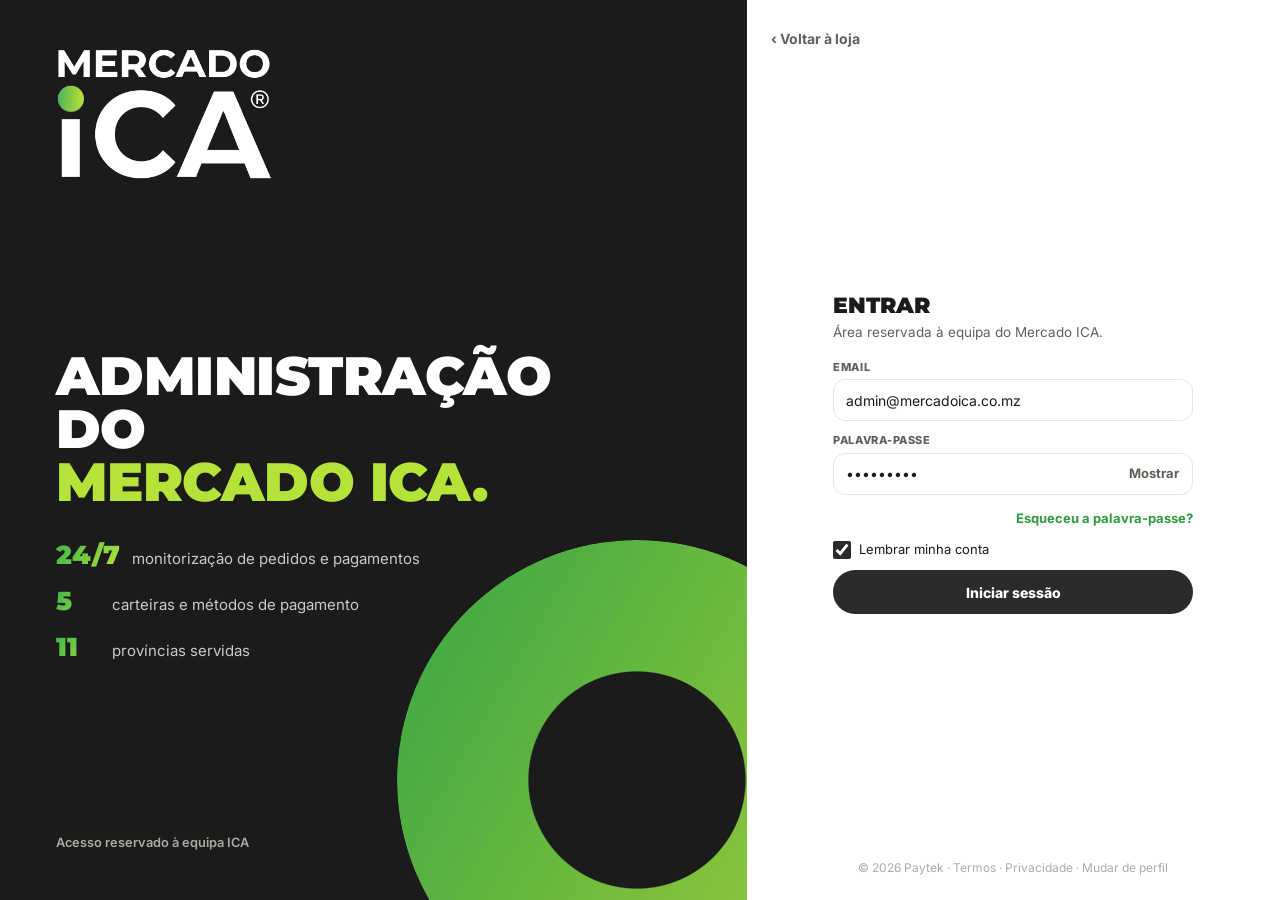
==== commit 3a713e53: "﻿feat: painel de administracao no estilo D Dashboard novo (a aguardar acao, KPIs com periodo, grafic" ====
--- a/admin/index.html
+++ b/admin/index.html
@@ -6,18 +6,21 @@
 <title>Mercado ICA — Administração</title>
 <link rel="icon" type="image/png" href="../assets/real/brand/logo-imali-small.png">
 <link rel="preconnect" href="https://fonts.googleapis.com">
-<link rel="stylesheet" href="https://fonts.googleapis.com/css2?family=Poppins:wght@400;500;600;700;800&family=DM+Serif+Display&display=swap">
+<link rel="stylesheet" href="https://fonts.googleapis.com/css2?family=Poppins:wght@400;500;600;700;800&family=DM+Serif+Display&family=Inter:wght@400;500;600;700;800&family=Montserrat:wght@600;700;800;900&display=swap">
 <link rel="stylesheet" href="../assets/real/admin/app-DxbqLJkj.css">
 <link rel="stylesheet" href="../assets/real/admin/app-C2Wq9G4i.css">
-<link rel="stylesheet" href="../assets/real/imali-auth.css" id="imali-auth" disabled>
 <link rel="stylesheet" href="../assets/css/proto.css">
 <link rel="stylesheet" href="../assets/css/panel-compat.css">
+<link rel="stylesheet" href="../assets/css/ica-d.css">
+<link rel="stylesheet" href="../assets/css/panel-d.css">
 </head>
-<body class="h-full">
+<body class="d-theme d-panel">
 <div id="app"><div id="view"></div></div>
 <script src="../assets/js/data.js"></script>
+<script src="../assets/js/images.js"></script>
 <script src="../assets/js/core.js"></script>
 <script src="../assets/js/ui.js"></script>
+<script src="../assets/js/panel-d.js"></script>
 <script src="../assets/js/admin.js"></script>
 <script src="../assets/js/admin2.js"></script>
 <script src="../assets/js/admin-app.js"></script>
--- a/assets/css/ica-d.css
+++ b/assets/css/ica-d.css
@@ -0,0 +1,970 @@
+/* Mercado ICA — sistema visual "D" (Bold Marketplace, identidade iMali)
+   Todas as classes usam o prefixo d- para não colidir com o CSS compilado do Bagisto/Tailwind. */
+:root {
+  --d-char-950: #111211; --d-char-900: #1A1B1A; --d-char-800: #232523; --d-char-700: #2B2B2B; --d-char-500: #5E625B; --d-char-300: #A9ADA5;
+  --d-g-600: #2E9A3D; --d-g-500: #3AB54A; --d-g-400: #8DC63F; --d-lime: #B5E33A; --d-lime-soft: #F1F9DC; --d-g-soft: #EAF6EA;
+  --d-grad: linear-gradient(120deg, #3AB54A, #8DC63F); --d-grad-lime: linear-gradient(120deg, #3AB54A, #B5E33A);
+  --d-bg: #F4F6F2; --d-line: #E3E7E0; --d-ink: #1A1B1A; --d-mut: #5E625B; --d-sale: #D92D20;
+  --d-r-md: 14px; --d-r-lg: 20px; --d-pill: 999px;
+  --d-sh: 0 1px 2px rgba(0,0,0,.05), 0 8px 24px -16px rgba(0,0,0,.25);
+  --d-sh-lg: 0 24px 48px -24px rgba(0,0,0,.35);
+  --d-display: Montserrat, system-ui, sans-serif; --d-text: Inter, system-ui, sans-serif;
+}
+body.d-theme { font-family: var(--d-text); color: var(--d-ink); background: var(--d-bg); -webkit-font-smoothing: antialiased; }
+/* foco neutro (sem verde): contorno carvão só na navegação por teclado; campos de texto e seletores escurecem a borda */
+.d-theme :focus-visible { outline: 2px solid var(--d-char-700); outline-offset: 2px; }
+.d-theme input:focus-visible, .d-theme select:focus-visible, .d-theme textarea:focus-visible { outline: 0; }
+.d-hdr :focus-visible, .d-drawer :focus-visible, .d-phead :focus-visible, .d-auth-brand :focus-visible { outline-color: #fff; }
+.d-wrap { width: min(1280px, 100% - 48px); margin-inline: auto; }
+.d-ic { width: 20px; height: 20px; flex: none; }
+.d-sr { position: absolute; width: 1px; height: 1px; overflow: hidden; clip: rect(0 0 0 0); white-space: nowrap; }
+
+/* ---------- Botões ---------- */
+.d-btn { display: inline-flex; align-items: center; justify-content: center; gap: 8px; height: 48px; padding: 0 24px; border-radius: var(--d-pill); font-weight: 800; font-size: 15px; transition: transform .15s, background .15s, box-shadow .15s, color .15s; white-space: nowrap; cursor: pointer; border: 0; }
+.d-btn:active { transform: scale(.98); }
+.d-btn-lime { background: var(--d-lime); color: var(--d-char-700); }
+.d-btn-lime:hover { background: #c3ee4a; box-shadow: 0 8px 24px -8px rgba(181,227,58,.6); }
+.d-btn-dark { background: var(--d-char-700); color: #fff; }
+.d-btn-dark:hover { background: var(--d-char-950); }
+.d-btn-line { border: 1.5px solid var(--d-char-700); color: var(--d-char-700); background: #fff; }
+.d-btn-line:hover { background: var(--d-char-700); color: #fff; }
+
+/* ---------- Cabeçalho ---------- */
+.d-hdr { position: sticky; top: 0; z-index: 40; background: var(--d-char-900); color: #fff; }
+.d-hdr > .d-wrap { display: flex; align-items: center; gap: 22px; height: 76px; }
+.d-logo { display: flex; align-items: center; flex: none; }
+.d-logo img { height: 50px; width: auto; }
+.d-burger { display: none; }
+.d-search { flex: 1; min-width: 0; display: flex; align-items: center; height: 50px; background: #fff; border-radius: var(--d-pill); padding: 5px 5px 5px 18px; color: var(--d-ink); border: 2px solid transparent; transition: border-color .15s, box-shadow .15s; }
+.d-search:focus-within { border-color: #fff; box-shadow: 0 0 0 3px rgba(255,255,255,.22); }
+.d-search > .d-ic { color: var(--d-char-300); width: 19px; height: 19px; }
+.d-search input { flex: 1; min-width: 0; height: 100%; border: 0; outline: 0; font: 15px var(--d-text); padding: 0 12px; background: none; color: var(--d-ink); }
+.d-search input::-webkit-search-cancel-button { display: none; }
+.d-scat { position: relative; flex: none; height: 100%; }
+.d-scat select { appearance: none; -webkit-appearance: none; height: 100%; border: 0; border-radius: var(--d-pill); background: var(--d-bg); font: 600 13.5px var(--d-text); color: var(--d-ink); padding: 0 38px 0 16px; cursor: pointer; max-width: 200px; text-overflow: ellipsis; }
+.d-scat select:hover { background: #E9EDE6; }
+.d-scat select:focus { outline: 0; box-shadow: inset 0 0 0 1.5px var(--d-char-700); }
+.d-scat svg { position: absolute; right: 14px; top: 50%; width: 14px; height: 14px; margin-top: -7px; pointer-events: none; color: var(--d-char-500); }
+.d-acts { display: flex; align-items: center; gap: 6px; }
+.d-act { position: relative; display: flex; align-items: center; gap: 16px; padding: 8px 12px; border-radius: var(--d-r-md); font-size: 13px; font-weight: 700; line-height: 1.2; color: #fff; cursor: pointer; white-space: nowrap; }
+.d-act:hover { background: var(--d-char-800); }
+.d-act small { display: block; font-weight: 500; color: var(--d-char-300); font-size: 11.5px; }
+.d-act .d-ico { position: relative; display: grid; }
+.d-cnt { position: absolute; top: -8px; right: -10px; min-width: 18px; height: 18px; padding: 0 5px; border-radius: 9px; background: var(--d-lime); color: var(--d-char-700); font-size: 11px; font-weight: 800; display: grid; place-items: center; box-shadow: 0 0 0 2px var(--d-char-900); }
+.d-cnt[data-n="0"] { display: none; }
+.d-cnt.bump { animation: d-bump .4s; }
+@keyframes d-bump { 50% { transform: scale(1.35); } }
+.d-umenu { position: absolute; right: 0; top: calc(100% + 8px); z-index: 60; width: 240px; background: #fff; color: var(--d-ink); border-radius: var(--d-r-md); box-shadow: var(--d-sh-lg); padding: 8px; display: none; }
+.d-umenu.open { display: block; }
+.d-umenu p { margin: 6px 10px 8px; font: 800 15px var(--d-display); }
+.d-umenu a { display: block; padding: 9px 10px; border-radius: 10px; font-weight: 600; font-size: 14px; }
+.d-umenu a:hover { background: var(--d-g-soft); color: var(--d-g-600); }
+.d-auth-btn { padding: 9px 16px; border-radius: var(--d-pill); font-weight: 800; font-size: 13px; }
+.d-auth-btn.l { background: var(--d-lime); color: var(--d-char-700); }
+.d-auth-btn.o { border: 1.5px solid rgba(255,255,255,.3); }
+/* saldo iMali */
+.d-bal { display: flex; align-items: center; gap: 10px; padding: 6px 8px 6px 12px; border-radius: var(--d-r-md); background: var(--d-char-800); font-size: 13px; line-height: 1.2; color: #fff; }
+.d-bal small { display: block; font-weight: 500; color: var(--d-char-300); font-size: 11.5px; }
+.d-bal b { font: 800 14px var(--d-display); color: var(--d-lime); white-space: nowrap; }
+.d-bal .d-eye { width: 30px; height: 30px; border-radius: 9px; display: grid; place-items: center; color: var(--d-char-300); background: none; border: 0; cursor: pointer; }
+.d-bal .d-eye:hover { background: rgba(255,255,255,.08); color: #fff; }
+.d-bal .d-eye svg { width: 17px; height: 17px; }
+.d-bal.is-hidden b { letter-spacing: .12em; }
+
+/* ---------- Topo da home: categorias + destaques ---------- */
+.d-top { background: var(--d-char-900); padding: 8px 0 56px; }
+.d-top > .d-wrap { display: grid; grid-template-columns: 264px minmax(0, 1fr); gap: 16px; }
+.d-cats { position: relative; background: var(--d-char-800); border-radius: var(--d-r-lg); padding: 8px; color: #E6E9E3; align-self: start; }
+.d-cats > a { position: relative; display: flex; align-items: center; gap: 10px; padding: 10px 14px; border-radius: 12px; font-weight: 600; font-size: 14px; transition: background .15s, padding .15s; }
+.d-cats > a:first-child { background: var(--d-lime); color: var(--d-char-700); font-weight: 800; margin-bottom: 4px; }
+.d-cats .d-n { margin-left: auto; min-width: 26px; padding: 2px 8px; border-radius: var(--d-pill); background: rgba(255,255,255,.06); color: var(--d-char-300); font-size: 11.5px; font-weight: 700; text-align: center; }
+.d-cats > a:first-child .d-n { background: rgba(43,43,43,.12); color: inherit; }
+.d-cats > a:not(:first-child):hover, .d-cats > a.on { background: rgba(255,255,255,.08); color: #fff; }
+.d-cats > a:not(:first-child):hover .d-n, .d-cats > a.on .d-n { background: var(--d-lime); color: var(--d-char-700); }
+.d-mega { position: absolute; left: calc(100% + 8px); top: 0; z-index: 30; width: 520px; min-height: 100%; background: #fff; color: var(--d-ink); border-radius: var(--d-r-lg); box-shadow: var(--d-sh-lg); padding: 22px; display: none; }
+.d-mega.open { display: grid; grid-template-columns: 1fr 180px; gap: 20px; }
+.d-mega h4 { margin: 0 0 12px; font: 800 18px var(--d-display); }
+.d-mega ul { list-style: none; margin: 0; padding: 0; display: grid; gap: 4px; }
+.d-mega li a { display: flex; justify-content: space-between; padding: 9px 12px; border-radius: 10px; font-weight: 600; font-size: 14px; }
+.d-mega li a:hover { background: var(--d-g-soft); color: var(--d-g-600); }
+.d-mega li small { color: var(--d-mut); font-weight: 500; }
+.d-mega .d-pic { border-radius: var(--d-r-md); overflow: hidden; aspect-ratio: 3/4; background: var(--d-bg); }
+.d-mega .d-pic img { width: 100%; height: 100%; object-fit: cover; }
+
+.d-hero { position: relative; overflow: hidden; border-radius: var(--d-r-lg); background: var(--d-char-950); color: #fff; min-height: 280px; isolation: isolate; }
+.d-slide { position: absolute; inset: 0; padding: 32px 40px 44px; opacity: 0; visibility: hidden; transition: opacity .5s, visibility .5s; display: flex; flex-direction: column; justify-content: center; }
+.d-slide.on { opacity: 1; visibility: visible; }
+.d-slide .d-copy { position: relative; z-index: 1; max-width: 50%; }
+.d-vshape { position: absolute; background: var(--d-grad); clip-path: polygon(0 0, 18% 0, 50% 62%, 82% 0, 100% 0, 50% 100%); }
+.d-slide .d-photo { position: absolute; inset: 0; z-index: -1; }
+.d-slide .d-photo img { width: 100%; height: 100%; object-fit: cover; object-position: center 60%; }
+.d-slide .d-photo::after { content: ''; position: absolute; inset: 0; background: linear-gradient(90deg, var(--d-char-950) 0%, var(--d-char-950) 34%, rgba(17,18,17,.82) 50%, rgba(17,18,17,.35) 70%, rgba(17,18,17,.05) 100%); }
+.d-slide .d-photo::before { content: ''; position: absolute; inset: 0; z-index: 1; background: linear-gradient(0deg, rgba(17,18,17,.45), transparent 40%); }
+.d-hero h1, .d-hero h2 { position: relative; font: 900 38px/1 var(--d-display); text-transform: uppercase; letter-spacing: -.01em; margin: 0 0 12px; max-width: 520px; color: #fff; }
+.d-hero h1 span, .d-hero h2 span { display: block; color: var(--d-lime); }
+.d-hero p { position: relative; color: #C9CCC6; max-width: 420px; font-size: 15px; margin: 0 0 20px; }
+.d-hero .d-btn { height: 44px; padding: 0 22px; font-size: 14px; }
+.d-dots { position: absolute; left: 40px; bottom: 18px; display: flex; gap: 8px; z-index: 2; }
+.d-dots button { width: 26px; height: 6px; border-radius: 3px; background: rgba(255,255,255,.25); transition: .3s; border: 0; padding: 0; cursor: pointer; }
+.d-dots button.on { width: 44px; background: var(--d-lime); }
+.d-brandmark { position: absolute; right: 56px; top: 50%; transform: translateY(-50%); width: 38%; display: grid; place-items: center; }
+.d-brandmark img { width: 100%; max-width: 380px; height: auto; filter: drop-shadow(0 20px 40px rgba(0,0,0,.45)); }
+.d-brandmark::before { content: ''; position: absolute; left: 4%; top: -10%; width: 34%; aspect-ratio: 1; border-radius: 50%; background: radial-gradient(circle, rgba(181,227,58,.28), transparent 70%); }
+.d-art { position: absolute; right: 28px; top: 0; bottom: 0; width: 46%; }
+.d-slide-3 .d-vshape { right: 150px; top: 90px; width: 300px; height: 166px; opacity: .35; }
+.d-planc { position: absolute; right: 30px; top: 34px; width: 300px; background: #fff; color: var(--d-ink); border-radius: 18px; padding: 16px 18px; box-shadow: 0 30px 50px -24px rgba(0,0,0,.8); }
+.d-planc .d-hd { display: flex; justify-content: space-between; align-items: center; margin-bottom: 10px; }
+.d-planc .d-hd img { height: 30px; width: auto; }
+.d-planc .d-hd small { color: var(--d-mut); font-weight: 600; font-size: 12px; }
+.d-planc .d-tot { font: 900 24px var(--d-display); }
+.d-bar { height: 7px; border-radius: 9px; background: var(--d-bg); margin: 10px 0 8px; overflow: hidden; }
+.d-bar i { display: block; width: 33.3%; height: 100%; background: var(--d-grad); }
+.d-planc ol { list-style: none; margin: 0; padding: 0; display: grid; gap: 6px; font-size: 12.5px; }
+.d-planc li { display: flex; justify-content: space-between; align-items: center; }
+.d-planc li span { display: flex; gap: 8px; align-items: center; color: var(--d-mut); }
+.d-planc li span::before { content: ''; width: 8px; height: 8px; border-radius: 50%; border: 2px solid var(--d-line); }
+.d-planc li.ok span { color: var(--d-ink); font-weight: 600; }
+.d-planc li.ok span::before { border-color: var(--d-g-500); background: var(--d-g-500); }
+.d-wallets { display: flex; gap: 6px; margin-top: 12px; padding-top: 12px; border-top: 1px solid var(--d-line); }
+.d-wallets img { height: 26px; width: auto; border-radius: 6px; }
+
+/* ---------- Faixa de confiança ---------- */
+.d-trust { margin-top: -32px; position: relative; z-index: 2; }
+.d-trust > .d-wrap { display: grid; grid-template-columns: repeat(4, 1fr); background: #fff; border-radius: var(--d-r-lg); box-shadow: var(--d-sh); padding: 6px; }
+.d-trust .d-t { padding: 14px 20px; }
+.d-trust .d-t + .d-t { border-left: 1px solid var(--d-line); }
+.d-trust b { display: flex; align-items: baseline; gap: 8px; font: 800 15px var(--d-display); }
+.d-trust b em { font-style: normal; font-size: 22px; line-height: 1; background: var(--d-grad); -webkit-background-clip: text; background-clip: text; color: transparent; }
+.d-trust small { display: block; margin-top: 2px; color: var(--d-mut); font-size: 12.5px; }
+
+/* ---------- Secções ---------- */
+.d-sec { padding: 48px 0 0; }
+.d-sh { display: flex; justify-content: space-between; align-items: end; gap: 16px; margin-bottom: 18px; }
+.d-sh h2 { margin: 0; font: 900 24px/1.1 var(--d-display); text-transform: uppercase; letter-spacing: -.01em; color: var(--d-ink); }
+.d-sh p { margin: 6px 0 0; color: var(--d-mut); }
+.d-more { font-weight: 800; font-size: 14px; border-bottom: 2px solid var(--d-g-500); padding-bottom: 2px; white-space: nowrap; }
+.d-more:hover { color: var(--d-g-600); }
+.d-tabs { display: flex; gap: 6px; flex-wrap: wrap; }
+.d-tabs button { padding: 8px 14px; border-radius: var(--d-pill); border: 1px solid var(--d-line); background: #fff; font-weight: 700; font-size: 13px; cursor: pointer; color: var(--d-ink); }
+.d-tabs button.on { background: var(--d-char-700); border-color: var(--d-char-700); color: #fff; }
+
+/* ---------- Cartão de produto ---------- */
+.d-grid { display: grid; grid-template-columns: repeat(5, minmax(0, 1fr)); gap: 14px; }
+.d-card { position: relative; display: flex; flex-direction: column; background: #fff; border-radius: var(--d-r-lg); padding: 8px; transition: transform .2s, box-shadow .2s; color: var(--d-ink); }
+.d-card:hover { transform: translateY(-3px); box-shadow: var(--d-sh-lg); }
+.d-card .d-im { position: relative; aspect-ratio: 1; border-radius: 14px; overflow: hidden; background: var(--d-bg); }
+.d-card .d-im img { width: 100%; height: 100%; object-fit: cover; transition: transform .4s; }
+.d-card:hover .d-im img { transform: scale(1.04); }
+.d-badge { position: absolute; left: 8px; top: 8px; padding: 4px 9px; border-radius: var(--d-pill); background: var(--d-char-700); color: var(--d-lime); font-size: 10.5px; font-weight: 800; text-transform: uppercase; letter-spacing: .03em; }
+.d-badge.sale { background: var(--d-sale); color: #fff; }
+.d-fav { position: absolute; right: 8px; top: 8px; width: 34px; height: 34px; border-radius: 50%; background: rgba(255,255,255,.92); display: grid; place-items: center; color: var(--d-char-700); transition: .15s; border: 0; cursor: pointer; }
+.d-fav:hover { transform: scale(1.08); }
+.d-fav.on { color: var(--d-sale); }
+.d-fav.on svg { fill: currentColor; }
+.d-card .d-bd { display: flex; flex-direction: column; gap: 6px; padding: 12px 6px 6px; flex: 1; }
+.d-ver { display: inline-flex; gap: 4px; align-items: center; font-size: 11.5px; font-weight: 700; color: var(--d-g-600); }
+.d-ver svg { width: 13px; height: 13px; flex: none; }
+.d-card h3 { margin: 0; font-size: 14px; font-weight: 700; line-height: 1.35; min-height: 38px; display: -webkit-box; -webkit-line-clamp: 2; -webkit-box-orient: vertical; overflow: hidden; }
+.d-card h3 a:hover { color: var(--d-g-600); }
+.d-pr { display: flex; align-items: baseline; gap: 6px; flex-wrap: wrap; }
+.d-pr b { font: 800 17px var(--d-display); }
+.d-pr s { color: var(--d-char-300); font-size: 12px; }
+.d-pr small { color: var(--d-mut); font-size: 12px; }
+.d-vol { display: flex; gap: 4px; font-size: 11px; color: var(--d-mut); }
+.d-vol span { flex: 1; padding: 5px 7px; border-radius: 8px; background: var(--d-bg); }
+.d-vol b { display: block; color: var(--d-ink); font-size: 12px; }
+.d-card .d-cacts { display: grid; grid-template-columns: minmax(0, 1fr) 40px; gap: 6px; margin-top: auto; padding-top: 6px; }
+.d-card .d-cacts .d-btn { height: 40px; padding: 0 10px; font-size: 13px; }
+.d-card .d-cacts .d-add { width: 40px; padding: 0; }
+.d-card .d-cacts .d-add.done { background: var(--d-g-500); color: #fff; }
+
+/* ---------- Setores ---------- */
+.d-catgrid { display: grid; grid-template-columns: repeat(6, minmax(0, 1fr)); gap: 12px; }
+.d-cat { position: relative; aspect-ratio: 4/5; border-radius: var(--d-r-lg); overflow: hidden; color: #fff; background: var(--d-char-800); }
+.d-cat img { width: 100%; height: 100%; object-fit: cover; transition: transform .4s; }
+.d-cat:hover img { transform: scale(1.06); }
+.d-cat::after { content: ''; position: absolute; inset: 0; background: linear-gradient(transparent 35%, rgba(17,18,17,.85)); }
+.d-cat div { position: absolute; left: 14px; right: 14px; bottom: 14px; z-index: 1; }
+.d-cat b { display: block; font: 800 15px/1.2 var(--d-display); }
+.d-cat small { color: var(--d-lime); font-weight: 700; font-size: 12px; }
+
+/* ---------- Faixa de cotação ---------- */
+.d-rfq { position: relative; overflow: hidden; display: grid; grid-template-columns: 1fr 1.1fr; gap: 32px; align-items: center; padding: 36px 40px; border-radius: var(--d-r-lg); background: var(--d-char-900); color: #fff; }
+.d-rfq .d-vshape { left: 30%; bottom: -130px; width: 420px; height: 240px; opacity: .18; }
+.d-rfq h2 { position: relative; margin: 0 0 10px; font: 900 30px/1.05 var(--d-display); text-transform: uppercase; color: #fff; }
+.d-rfq h2 span { color: var(--d-lime); }
+.d-rfq p { position: relative; color: #C9CCC6; margin: 0 0 18px; }
+.d-rfq ol { position: relative; margin: 0; padding: 0; list-style: none; display: grid; gap: 10px; }
+.d-rfq li { display: flex; gap: 12px; align-items: center; font-weight: 600; font-size: 14px; }
+.d-rfq li span { width: 28px; height: 28px; border-radius: 50%; background: var(--d-lime); color: var(--d-char-700); display: grid; place-items: center; font-weight: 800; font-size: 13px; flex: none; }
+.d-rfq form { position: relative; background: #fff; color: var(--d-ink); border-radius: var(--d-r-lg); padding: 22px; display: grid; gap: 10px; }
+.d-fld { display: grid; gap: 4px; align-content: start; }
+.d-fld label { font-size: 11px; font-weight: 800; text-transform: uppercase; letter-spacing: .05em; color: var(--d-mut); }
+.d-fld input, .d-fld select { width: 100%; min-width: 0; height: 44px; border: 1px solid var(--d-line); border-radius: 12px; padding: 0 12px; font: 15px var(--d-text); background: #fff; color: var(--d-ink); }
+.d-fld input:focus, .d-fld select:focus { outline: 0; border-color: var(--d-char-700); box-shadow: none; }
+.d-row2 { display: grid; grid-template-columns: minmax(0, 1fr) minmax(0, 1fr); gap: 10px; }
+
+/* ---------- Crédito iMali ---------- */
+.d-credit { display: grid; grid-template-columns: 1.2fr 1fr; gap: 24px; align-items: center; padding: 32px 40px; border-radius: var(--d-r-lg); background: var(--d-grad); color: var(--d-char-700); }
+.d-credit h2 { margin: 0 0 8px; font: 900 30px/1.05 var(--d-display); text-transform: uppercase; color: var(--d-char-700); }
+.d-credit p { margin: 0 0 18px; max-width: 460px; color: #20301d; }
+.d-plan { background: #fff; border-radius: var(--d-r-lg); padding: 20px; box-shadow: var(--d-sh-lg); }
+.d-plan .d-row { display: flex; justify-content: space-between; font-size: 14px; padding: 6px 0; }
+.d-plan .d-row b { font-family: var(--d-display); }
+
+/* ---------- Fornecedores ---------- */
+.d-sellers { display: grid; grid-template-columns: repeat(5, minmax(0, 1fr)); gap: 12px; }
+.d-seller { background: #fff; border-radius: var(--d-r-lg); padding: 18px; display: grid; gap: 10px; transition: .2s; color: var(--d-ink); }
+.d-seller:hover { box-shadow: var(--d-sh-lg); }
+.d-seller .d-av { width: 48px; height: 48px; border-radius: 14px; display: grid; place-items: center; color: #fff; font: 900 18px var(--d-display); }
+.d-seller b { font-size: 14.5px; line-height: 1.3; }
+.d-seller small { color: var(--d-mut); font-size: 12.5px; }
+.d-seller .d-meta { display: flex; justify-content: space-between; font-size: 12.5px; font-weight: 700; }
+.d-seller .d-meta span:first-child { color: #B7791F; }
+
+/* ---------- Rodapé ---------- */
+.d-foot { margin-top: 64px; background: var(--d-char-950); color: var(--d-char-300); font-size: 14px; }
+.d-foot > .d-wrap { display: grid; grid-template-columns: 1.4fr 1fr 1fr 1.2fr; gap: 32px; padding: 48px 0 32px; }
+.d-foot h4 { color: #fff; margin: 0 0 14px; font: 800 13px var(--d-display); text-transform: uppercase; letter-spacing: .06em; }
+.d-foot ul { list-style: none; margin: 0; padding: 0; display: grid; gap: 9px; }
+.d-foot a:hover { color: var(--d-lime); }
+.d-foot .d-logo { margin-bottom: 16px; }
+.d-foot .d-logo img { height: 92px; }
+.d-foot p { margin: 0; max-width: 340px; }
+.d-news { display: flex; background: var(--d-char-800); border-radius: var(--d-pill); padding: 4px; margin-top: 14px; }
+.d-news input { flex: 1; min-width: 0; background: none; border: 0; outline: 0; color: #fff; padding: 0 14px; font: 14px var(--d-text); }
+.d-news .d-btn { height: 40px; padding: 0 16px; font-size: 13px; }
+.d-paylogos { display: flex; flex-wrap: wrap; gap: 8px; }
+.d-paylogos img { height: 36px; width: auto; border-radius: 8px; background: #fff; padding: 3px; }
+.d-legal { border-top: 1px solid var(--d-char-800); }
+.d-legal > .d-wrap { display: flex; justify-content: space-between; gap: 8px; padding: 18px 0; font-size: 13px; }
+
+/* ---------- Gaveta + barra inferior (telemóvel) ---------- */
+.d-drawer { position: fixed; inset: 0; z-index: 90; visibility: hidden; }
+.d-drawer.open { visibility: visible; }
+.d-drawer .d-scrim { position: absolute; inset: 0; background: rgba(0,0,0,.5); opacity: 0; transition: .25s; }
+.d-drawer.open .d-scrim { opacity: 1; }
+.d-drawer .d-panel { position: absolute; left: 0; top: 0; bottom: 0; width: min(340px, 86vw); background: var(--d-char-900); color: #fff; padding: 18px; overflow: auto; transform: translateX(-100%); transition: .25s; }
+.d-drawer.open .d-panel { transform: none; }
+.d-drawer .d-logo img { height: 42px; }
+.d-drawer details { border-bottom: 1px solid var(--d-char-800); }
+.d-drawer summary { list-style: none; display: flex; gap: 12px; align-items: center; padding: 14px 4px; font-weight: 700; cursor: pointer; }
+.d-drawer summary::-webkit-details-marker { display: none; }
+.d-drawer summary::after { content: '+'; margin-left: auto; color: var(--d-lime); font-size: 20px; }
+.d-drawer details[open] summary::after { content: '–'; }
+.d-drawer details a { display: block; padding: 9px 4px 9px 16px; color: var(--d-char-300); border-radius: 10px; }
+.d-drawer details a:hover { background: var(--d-char-800); color: #fff; }
+.d-drawer .d-bal { margin: 4px 0 14px; }
+.d-tabbar { display: none; }
+
+/* ---------- Aviso de cookies ---------- */
+.d-cookie { position: fixed; left: 16px; bottom: 16px; z-index: 120; max-width: 380px; display: grid; gap: 10px; padding: 16px 18px; border-radius: var(--d-r-lg); background: var(--d-char-900); color: #E6E9E3; box-shadow: var(--d-sh-lg); font-size: 13.5px; }
+.d-cookie b { color: #fff; font: 800 15px var(--d-display); }
+.d-cookie div { display: flex; gap: 8px; }
+.d-cookie .d-btn { height: 36px; padding: 0 16px; font-size: 13px; }
+.d-cookie .d-btn-o { background: none; color: #fff; border: 1.5px solid rgba(255,255,255,.3); }
+
+/* ---------- Cabeçalho de página (listagem, pesquisa…) ---------- */
+.d-phead { background: var(--d-char-900); color: #fff; padding: 14px 0 22px; }
+.d-crumbs { display: flex; flex-wrap: wrap; gap: 8px; font-size: 13px; color: var(--d-char-300); }
+.d-crumbs a:hover { color: var(--d-lime); }
+.d-crumbs span { color: var(--d-char-500); }
+.d-phead h1 { margin: 10px 0 6px; font: 900 34px/1.05 var(--d-display); text-transform: uppercase; letter-spacing: -.01em; color: #fff; }
+.d-phead p { margin: 0; color: #C9CCC6; }
+.d-pills { display: flex; gap: 8px; margin-top: 18px; overflow-x: auto; scrollbar-width: none; padding-bottom: 2px; }
+.d-pills a { flex: none; padding: 8px 16px; border-radius: var(--d-pill); background: var(--d-char-800); color: #E6E9E3; font-weight: 700; font-size: 13px; border: 1px solid transparent; }
+.d-pills a:hover { border-color: var(--d-char-500); }
+.d-pills a.on { background: var(--d-lime); color: var(--d-char-700); }
+
+/* ---------- Listagem ---------- */
+.d-lst { display: grid; grid-template-columns: 264px minmax(0, 1fr); gap: 24px; align-items: start; margin-top: 24px; }
+.d-flt { position: sticky; top: 92px; background: #fff; border-radius: var(--d-r-lg); padding: 6px 16px 16px; box-shadow: var(--d-sh); max-height: calc(100vh - 110px); overflow: auto; scrollbar-width: thin; }
+.d-flt-hd { display: flex; justify-content: space-between; align-items: center; padding: 12px 0; border-bottom: 1px solid var(--d-line); }
+.d-flt-hd b { font: 800 16px var(--d-display); }
+.d-flt-x, .d-flt-go { display: none !important; }
+.d-link { background: none; border: 0; padding: 0; color: var(--d-g-600); font-weight: 700; font-size: 13px; cursor: pointer; }
+.d-link:hover { text-decoration: underline; }
+.d-fg { padding: 6px 0; border-bottom: 1px solid var(--d-line); }
+.d-fg:last-of-type { border-bottom: 0; }
+.d-fg-h { display: flex; align-items: center; gap: 8px; width: 100%; padding: 10px 2px; border: 0; background: none; cursor: pointer; text-align: left; color: var(--d-mut); }
+.d-fg-h:hover { color: var(--d-ink); }
+.d-fg-h span { flex: 1; font-size: 11.5px; font-weight: 800; text-transform: uppercase; letter-spacing: .06em; }
+.d-fg-h svg { width: 15px; height: 15px; transition: transform .2s; }
+.d-fg.shut .d-fg-h svg { transform: rotate(-90deg); }
+/* número de filtros ativos: só aparece com o grupo minimizado */
+.d-fg-n { display: none; min-width: 22px; height: 22px; padding: 0 7px; border-radius: 11px; background: var(--d-lime); color: var(--d-char-700); font: 800 11.5px/22px var(--d-text); font-style: normal; text-align: center; }
+.d-fg.shut .d-fg-n:not([data-n="0"]) { display: inline-block; }
+.d-fg-b { padding-bottom: 8px; }
+.d-fg.shut .d-fg-b { display: none; }
+.d-link-mut { color: var(--d-mut); margin-left: auto; margin-right: 14px; }
+.d-chk { display: flex; align-items: center; gap: 10px; width: 100%; padding: 7px 6px; border: 0; background: none; border-radius: 10px; cursor: pointer; text-align: left; font: 500 14px var(--d-text); color: var(--d-ink); }
+.d-chk:hover { background: var(--d-bg); }
+.d-chk i { flex: none; width: 20px; height: 20px; border-radius: 6px; border: 1.5px solid #C9CEC5; display: grid; place-items: center; color: transparent; transition: .15s; }
+.d-chk i svg { width: 13px; height: 13px; }
+.d-chk.on i { background: var(--d-lime); border-color: var(--d-lime); color: var(--d-char-700); }
+.d-chk.on span { font-weight: 700; }
+.d-chk span { flex: 1; display: flex; align-items: center; gap: 4px; min-width: 0; }
+.d-chk small { color: var(--d-char-300); font-size: 12px; font-weight: 600; }
+.d-range input { width: 100%; accent-color: var(--d-g-500); }
+.d-range div { display: flex; justify-content: space-between; font-size: 12.5px; color: var(--d-mut); margin-top: 4px; }
+.d-range b { color: var(--d-ink); }
+.d-tool { display: flex; justify-content: space-between; align-items: center; gap: 12px; margin-bottom: 16px; flex-wrap: wrap; }
+.d-tool-l { display: flex; align-items: center; gap: 8px; flex-wrap: wrap; min-width: 0; }
+.d-tool-l p { margin: 0 6px 0 0; color: var(--d-mut); font-size: 14px; }
+.d-tool-l p b { color: var(--d-ink); font: 800 16px var(--d-display); }
+.d-chip { display: inline-flex; align-items: center; gap: 8px; padding: 6px 8px 6px 12px; border-radius: var(--d-pill); background: var(--d-char-700); color: #fff; font: 700 12.5px var(--d-text); border: 0; cursor: pointer; }
+.d-chip span { width: 18px; height: 18px; border-radius: 50%; background: rgba(255,255,255,.14); display: grid; place-items: center; font-size: 10px; }
+.d-chip:hover span { background: var(--d-sale); }
+.d-fbtn { display: none; align-items: center; gap: 8px; height: 40px; padding: 0 16px; border-radius: var(--d-pill); border: 1.5px solid var(--d-char-700); background: #fff; font: 800 13px var(--d-text); color: var(--d-ink); cursor: pointer; }
+.d-fbtn em { font-style: normal; min-width: 20px; height: 20px; border-radius: 10px; background: var(--d-lime); display: grid; place-items: center; font-size: 11px; }
+.d-sort { display: flex; align-items: center; gap: 10px; font-size: 13px; color: var(--d-mut); font-weight: 600; }
+.d-sort .d-scat { height: 40px; }
+.d-sort .d-scat select { background: #fff; box-shadow: inset 0 0 0 1px var(--d-line); max-width: 240px; }
+.d-pgrid { display: grid; grid-template-columns: repeat(4, minmax(0, 1fr)); gap: 14px; }
+.d-empty { display: grid; justify-items: center; gap: 8px; padding: 72px 20px; background: #fff; border-radius: var(--d-r-lg); text-align: center; }
+.d-empty b { font: 900 22px var(--d-display); text-transform: uppercase; }
+.d-empty p { margin: 0 0 10px; color: var(--d-mut); }
+.d-flt-scrim { display: none; }
+
+/* ---------- Página de produto ---------- */
+.d-phead-sm { padding: 12px 0 14px; }
+.d-pdp { display: grid; grid-template-columns: minmax(0, 1.1fr) minmax(0, 1fr); gap: 32px; align-items: start; margin-top: 24px; }
+.d-gal { position: sticky; top: 92px; display: grid; gap: 12px; }
+.d-gal-main { position: relative; display: block; width: 100%; aspect-ratio: 1; border-radius: var(--d-r-lg); overflow: hidden; background: #fff; border: 0; padding: 0; cursor: zoom-in; box-shadow: var(--d-sh); }
+.d-gal-main img { width: 100%; height: 100%; object-fit: cover; }
+.d-gal-main .d-badge { left: 14px; top: 14px; font-size: 12px; padding: 5px 11px; }
+.d-gal-th { display: grid; grid-template-columns: repeat(5, minmax(0, 1fr)); gap: 10px; }
+.d-gal-th button { aspect-ratio: 1; border-radius: 12px; overflow: hidden; padding: 0; border: 2px solid transparent; background: #fff; cursor: pointer; opacity: .75; transition: .15s; }
+.d-gal-th button:hover { opacity: 1; }
+.d-gal-th button.on { border-color: var(--d-char-700); opacity: 1; }
+.d-gal-th img { width: 100%; height: 100%; object-fit: cover; }
+.d-buy { background: #fff; border-radius: var(--d-r-lg); padding: 24px; box-shadow: var(--d-sh); display: grid; gap: 14px; }
+.d-buy h1 { margin: 0; font: 800 28px/1.15 var(--d-display); letter-spacing: -.01em; color: var(--d-ink); }
+.d-buy .d-ver { font-size: 12.5px; }
+.d-buy .d-ver:hover { text-decoration: underline; }
+.d-meta-row { display: flex; justify-content: space-between; align-items: center; gap: 12px; flex-wrap: wrap; font-size: 13px; color: var(--d-mut); }
+.d-meta-row a { display: inline-flex; align-items: center; gap: 6px; color: var(--d-ink); }
+.d-meta-row a span { color: var(--d-mut); }
+.d-stars { display: inline-flex; gap: 1px; color: #D7DBD3; font-size: 15px; letter-spacing: 0; }
+.d-stars i { font-style: normal; }
+.d-stars i.on { color: #F5A524; }
+.d-price { display: flex; align-items: baseline; gap: 10px; flex-wrap: wrap; padding: 12px 0; border-top: 1px solid var(--d-line); border-bottom: 1px solid var(--d-line); }
+.d-price b { font: 900 34px var(--d-display); letter-spacing: -.01em; }
+.d-price s { color: var(--d-char-300); font-size: 16px; }
+.d-price small { color: var(--d-mut); font-size: 13px; width: 100%; }
+.d-fg2 h3 { margin: 0 0 8px; font-size: 11.5px; font-weight: 800; text-transform: uppercase; letter-spacing: .06em; color: var(--d-mut); }
+.d-tiers { display: grid; grid-template-columns: repeat(3, minmax(0, 1fr)); gap: 8px; }
+.d-tier { display: grid; gap: 2px; padding: 10px 12px; border-radius: 14px; border: 1.5px solid var(--d-line); background: #fff; text-align: left; cursor: pointer; color: var(--d-ink); transition: .15s; }
+.d-tier:hover { border-color: var(--d-char-300); }
+.d-tier span { font-size: 12px; color: var(--d-mut); font-weight: 600; }
+.d-tier b { font: 800 15px var(--d-display); }
+.d-tier small { font-size: 11.5px; font-weight: 800; color: var(--d-g-600); }
+.d-tier:disabled { opacity: .45; cursor: not-allowed; border-style: dashed; }
+.d-tier:disabled small { color: var(--d-mut); }
+.d-qty button:disabled { color: var(--d-char-300); cursor: not-allowed; background: none; }
+.d-dist-note { margin-top: 10px; font-size: 11.5px; color: var(--d-mut); }
+.d-tier.on { border-color: var(--d-char-700); background: var(--d-char-700); color: #fff; }
+.d-tier.on span { color: var(--d-char-300); }
+.d-tier.on small { color: var(--d-lime); }
+.d-hint { margin: 8px 0 0; font-size: 13px; color: var(--d-mut); }
+.d-hint.ok { display: flex; align-items: center; gap: 6px; color: var(--d-g-600); font-weight: 700; }
+.d-vars { display: flex; flex-wrap: wrap; gap: 8px; }
+.d-vars button { padding: 9px 16px; border-radius: var(--d-pill); border: 1.5px solid var(--d-line); background: #fff; font: 700 13.5px var(--d-text); cursor: pointer; color: var(--d-ink); }
+.d-vars button:hover { border-color: var(--d-char-300); }
+.d-vars button.on { border-color: var(--d-char-700); box-shadow: inset 0 0 0 1px var(--d-char-700); }
+.d-qrow { display: flex; align-items: center; justify-content: space-between; gap: 12px; flex-wrap: wrap; }
+.d-qty { display: flex; align-items: center; height: 48px; border-radius: var(--d-pill); border: 1.5px solid var(--d-line); background: #fff; overflow: hidden; }
+.d-qty button { width: 46px; height: 100%; border: 0; background: none; font-size: 20px; cursor: pointer; color: var(--d-ink); }
+.d-qty button:hover { background: var(--d-bg); }
+.d-qty input { width: 64px; height: 100%; border: 0; text-align: center; font: 800 16px var(--d-display); -moz-appearance: textfield; color: var(--d-ink); background: none; }
+.d-qty input::-webkit-inner-spin-button, .d-qty input::-webkit-outer-spin-button { -webkit-appearance: none; }
+.d-qty input:focus { outline: 0; background: var(--d-bg); }
+.d-stock { display: flex; align-items: center; gap: 8px; font-size: 13px; font-weight: 700; }
+.d-stock i { width: 8px; height: 8px; border-radius: 50%; }
+.d-stock.ok { color: var(--d-g-600); } .d-stock.ok i { background: var(--d-g-500); }
+.d-stock.low { color: #B54708; } .d-stock.low i { background: #F79009; }
+.d-total { display: flex; justify-content: space-between; align-items: baseline; padding: 12px 14px; border-radius: 14px; background: var(--d-bg); font-size: 14px; color: var(--d-mut); }
+.d-total b { font: 900 20px var(--d-display); color: var(--d-ink); }
+.d-ctas { display: grid; grid-template-columns: 1fr 1fr; gap: 10px; }
+.d-ctas .d-btn { width: 100%; height: 52px; }
+.d-ctas2 { display: grid; grid-template-columns: 1fr 52px 52px; gap: 10px; }
+.d-ctas2 .d-btn { width: 100%; height: 48px; }
+.d-iconbtn { display: grid; place-items: center; height: 48px; border-radius: var(--d-pill); border: 1.5px solid var(--d-line); background: #fff; cursor: pointer; color: var(--d-ink); }
+.d-iconbtn:hover { border-color: var(--d-char-700); }
+.d-iconbtn.on { color: var(--d-sale); border-color: #FDA29B; }
+.d-iconbtn.on svg { fill: currentColor; }
+.d-imali { display: flex; justify-content: space-between; align-items: center; gap: 12px; flex-wrap: wrap; padding: 12px 14px; border-radius: 14px; background: var(--d-lime-soft); }
+.d-imali b { display: block; font: 800 15px var(--d-display); }
+.d-imali span { font-size: 12.5px; color: var(--d-mut); }
+.d-imali img { height: 24px; width: auto; border-radius: 5px; }
+.d-perks { list-style: none; margin: 0; padding: 0; display: grid; grid-template-columns: repeat(3, minmax(0, 1fr)); gap: 10px; font-size: 12px; color: var(--d-mut); }
+.d-perks li { padding: 10px 12px; border-radius: 12px; background: var(--d-bg); }
+.d-perks b { display: block; color: var(--d-ink); font-size: 13px; }
+.d-snav { position: sticky; top: 76px; z-index: 5; display: flex; gap: 6px; margin: 32px 0 14px; padding: 8px; border-radius: var(--d-pill); background: rgba(244,246,242,.92); backdrop-filter: blur(8px); overflow-x: auto; scrollbar-width: none; }
+.d-snav a { flex: none; padding: 9px 16px; border-radius: var(--d-pill); font-weight: 700; font-size: 13.5px; color: var(--d-mut); }
+.d-snav a:hover { background: #fff; color: var(--d-ink); }
+.d-box { background: #fff; border-radius: var(--d-r-lg); padding: 24px 28px; margin-bottom: 14px; scroll-margin-top: 150px; }
+.d-box h2 { margin: 0 0 14px; font: 900 20px var(--d-display); text-transform: uppercase; letter-spacing: -.01em; }
+.d-box > p { margin: 0 0 10px; color: #3F433D; line-height: 1.65; max-width: 820px; }
+.d-specs { margin: 0; display: grid; grid-template-columns: repeat(2, minmax(0, 1fr)); column-gap: 32px; }
+.d-specs div { display: grid; grid-template-columns: 160px 1fr; gap: 12px; padding: 11px 0; border-bottom: 1px solid var(--d-line); font-size: 14px; }
+.d-specs dt { color: var(--d-mut); font-weight: 600; }
+.d-specs dd { margin: 0; font-weight: 600; }
+.d-revs { display: grid; grid-template-columns: 260px minmax(0, 1fr); gap: 32px; align-items: start; }
+.d-rsum { display: grid; gap: 6px; justify-items: start; }
+.d-rsum > b { font: 900 48px/1 var(--d-display); }
+.d-rsum > small { color: var(--d-mut); }
+.d-rsum .d-stars { font-size: 20px; }
+.d-rsum .d-btn { margin-top: 10px; height: 44px; font-size: 14px; }
+.d-dist { display: grid; gap: 6px; width: 100%; margin-top: 8px; font-size: 12.5px; color: var(--d-mut); }
+.d-dist div { display: grid; grid-template-columns: 28px 1fr 20px; gap: 8px; align-items: center; }
+.d-dist i { height: 7px; border-radius: 9px; background: var(--d-bg); overflow: hidden; }
+.d-dist em { display: block; height: 100%; background: #F5A524; }
+.d-rlist { display: grid; gap: 12px; }
+.d-rev { padding: 16px 18px; border-radius: 16px; border: 1px solid var(--d-line); }
+.d-rev-h { display: flex; align-items: center; gap: 12px; }
+.d-rev-h > div { flex: 1; }
+.d-rev-h b { display: block; font-size: 14px; }
+.d-rev-h small { color: var(--d-mut); font-size: 12px; }
+.d-av { display: grid; place-items: center; flex: none; width: 40px; height: 40px; border-radius: 12px; color: #fff; font: 900 16px var(--d-display); }
+.d-rev h4 { margin: 12px 0 4px; font-size: 15px; }
+.d-rev p { margin: 0; color: #3F433D; font-size: 14px; line-height: 1.55; }
+.d-mut { color: var(--d-mut); }
+.d-sellbox { display: grid; grid-template-columns: auto minmax(0, 1fr) auto; gap: 20px; align-items: center; }
+.d-sellbox > .d-av { width: 64px; height: 64px; border-radius: 18px; font-size: 26px; }
+.d-sellbox h2 { margin: 2px 0 6px; text-transform: none; font-size: 22px; }
+.d-sellbox p { margin: 0 0 12px; color: var(--d-mut); max-width: 640px; }
+.d-sstats { display: flex; flex-wrap: wrap; gap: 24px; font-size: 12px; color: var(--d-mut); }
+.d-sstats b { display: block; color: var(--d-ink); font: 800 15px var(--d-display); }
+.d-sellacts { display: grid; gap: 8px; }
+.d-sellacts .d-btn { height: 44px; font-size: 14px; }
+.d-buybar { display: none; }
+
+/* ---------- Fluxo de compra: passos, carrinho, checkout ---------- */
+.d-phead-flow > .d-wrap { display: flex; justify-content: space-between; align-items: flex-end; gap: 20px; flex-wrap: wrap; }
+.d-phead-flow h1 { margin: 6px 0 4px; }
+.d-steps { display: flex; align-items: center; gap: 8px; margin: 0; padding: 0; list-style: none; font-size: 13px; font-weight: 700; color: var(--d-char-300); }
+.d-steps li { display: flex; align-items: center; gap: 8px; }
+.d-steps li span { display: grid; place-items: center; width: 26px; height: 26px; border-radius: 50%; background: var(--d-char-800); color: var(--d-char-300); font-size: 12px; font-weight: 800; }
+.d-steps li.on { color: #fff; } .d-steps li.on span { background: var(--d-lime); color: var(--d-char-700); }
+.d-steps li.done { color: #E6E9E3; } .d-steps li.done span { background: var(--d-g-500); color: #fff; }
+.d-steps .d-steps-sep { color: var(--d-char-500); }
+.d-flow { display: grid; grid-template-columns: minmax(0, 1fr) 380px; gap: 24px; align-items: start; margin-top: 24px; }
+.d-flow-main { display: grid; gap: 14px; min-width: 0; }
+.d-flow-main .d-box { margin: 0; }
+/* grupo por fornecedor */
+.d-cgroup header { display: flex; align-items: center; gap: 12px; padding-bottom: 14px; border-bottom: 1px solid var(--d-line); }
+.d-cgroup header > div { flex: 1; min-width: 0; display: grid; }
+.d-cgroup header b { font: 800 15px var(--d-display); }
+.d-cg-sub { font: 800 15px var(--d-display); }
+.d-cline { display: grid; grid-template-columns: 96px minmax(0, 1fr) auto; gap: 16px; padding: 16px 0; border-bottom: 1px solid var(--d-line); }
+.d-cline:last-child { border-bottom: 0; padding-bottom: 0; }
+.d-cimg { width: 96px; height: 96px; border-radius: 14px; overflow: hidden; background: var(--d-bg); }
+.d-cimg img { width: 100%; height: 100%; object-fit: cover; }
+.d-cinfo { display: grid; gap: 4px; align-content: start; min-width: 0; }
+.d-cinfo > a b { font-size: 15px; line-height: 1.3; }
+.d-cinfo > a:hover b { color: var(--d-g-600); }
+.d-cunit { display: flex; align-items: center; gap: 8px; flex-wrap: wrap; font-size: 13px; color: var(--d-mut); }
+.d-tag { padding: 2px 8px; border-radius: var(--d-pill); background: var(--d-lime-soft); color: var(--d-g-600); font-size: 11.5px; font-weight: 800; }
+.d-chint { font-size: 12px; color: var(--d-mut); }
+.d-cacts2 { display: flex; align-items: center; gap: 16px; margin-top: 6px; flex-wrap: wrap; }
+.d-cacts2 .d-link-mut { margin: 0; }
+.d-qty-sm { height: 38px; }
+.d-qty-sm button { width: 36px; font-size: 18px; }
+.d-qty-sm input { width: 48px; font-size: 14px; }
+.d-link-del { color: var(--d-sale); }
+.d-cprice { display: grid; justify-items: end; align-content: start; gap: 2px; }
+.d-cprice b { font: 900 17px var(--d-display); white-space: nowrap; }
+.d-cprice s { font-size: 12px; color: var(--d-char-300); }
+/* resumo */
+.d-sum { position: sticky; top: 92px; display: grid; gap: 12px; background: #fff; border-radius: var(--d-r-lg); padding: 22px; box-shadow: var(--d-sh); }
+.d-sum h2 { margin: 0 0 4px; font: 900 18px var(--d-display); text-transform: uppercase; }
+.d-srow { display: flex; justify-content: space-between; gap: 12px; font-size: 14px; color: var(--d-mut); }
+.d-srow b { color: var(--d-ink); font-weight: 700; white-space: nowrap; }
+.d-srow.save b, .d-srow.free b { color: var(--d-g-600); }
+.d-stotal { display: flex; justify-content: space-between; align-items: baseline; padding-top: 12px; border-top: 1px solid var(--d-line); }
+.d-stotal span { font-weight: 800; }
+.d-stotal b { font: 900 24px var(--d-display); }
+.d-freeship { padding: 12px 14px; border-radius: 14px; background: var(--d-bg); }
+.d-freeship p { margin: 0 0 8px; font-size: 13px; color: var(--d-mut); }
+.d-freeship p.ok { display: flex; align-items: center; gap: 6px; color: var(--d-g-600); font-weight: 700; }
+.d-freeship .d-bar { margin: 0; background: #fff; }
+.d-freeship .d-bar i { width: auto; transition: width .3s; }
+.d-coupon { display: grid; grid-template-columns: minmax(0, 1fr) auto; gap: 8px; }
+.d-coupon input { height: 44px; border: 1px solid var(--d-line); border-radius: var(--d-pill); padding: 0 16px; font: 600 14px var(--d-text); text-transform: uppercase; }
+.d-coupon input:focus { outline: 0; border-color: var(--d-char-700); }
+.d-coupon .d-btn { height: 44px; font-size: 13px; padding: 0 18px; }
+.d-coupon-on { display: flex; justify-content: space-between; align-items: center; gap: 8px; padding: 10px 12px; border-radius: 12px; background: var(--d-lime-soft); font-size: 13px; font-weight: 700; }
+.d-coupon-on span { display: flex; align-items: center; gap: 6px; color: var(--d-g-600); }
+.d-sum > .d-link { justify-self: start; }
+.d-sum-go { width: 100%; height: 54px; font-size: 15.5px; }
+.d-sum-go[aria-disabled="true"] { opacity: .55; }
+.d-sum .d-imali { padding: 10px 12px; }
+.d-sitems { list-style: none; margin: 0; padding: 8px 0 4px; display: grid; gap: 14px; max-height: 280px; overflow: auto; } /* padding de cima: espaço para o contador da miniatura */
+.d-sitems li { display: grid; grid-template-columns: 48px minmax(0, 1fr) auto; gap: 10px; align-items: center; font-size: 13px; }
+.d-sitems li > span:nth-child(2) { display: grid; min-width: 0; }
+.d-sitems li > span b { font-weight: 700; white-space: nowrap; overflow: hidden; text-overflow: ellipsis; }
+.d-sitems small { color: var(--d-mut); }
+.d-sthumb { position: relative; width: 48px; height: 48px; border-radius: 10px; overflow: visible; }
+.d-sthumb img { width: 100%; height: 100%; object-fit: cover; border-radius: 10px; }
+.d-sthumb em { position: absolute; top: -6px; right: -6px; min-width: 20px; height: 20px; padding: 0 5px; border-radius: 10px; background: var(--d-char-700); color: #fff; font: 800 11px/20px var(--d-text); font-style: normal; text-align: center; }
+.d-terms { display: flex; align-items: center; flex-wrap: wrap; gap: 0 4px; font-size: 14px; }
+.d-terms .d-chk { width: auto; padding: 6px 2px; }
+.d-terms a { color: var(--d-g-600); font-weight: 700; text-decoration: underline; }
+.d-secure { display: flex; align-items: center; justify-content: center; gap: 6px; margin: 0; font-size: 12px; color: var(--d-mut); }
+/* checkout */
+.d-ck-h3 { margin: 20px 0 10px; font-size: 11.5px; font-weight: 800; text-transform: uppercase; letter-spacing: .06em; color: var(--d-mut); }
+.d-opts { display: grid; gap: 10px; }
+.d-opts-2 { grid-template-columns: repeat(2, minmax(0, 1fr)); }
+.d-opts-3 { grid-template-columns: repeat(3, minmax(0, 1fr)); }
+.d-opts-pay { grid-template-columns: repeat(3, minmax(0, 1fr)); }
+.d-opt { position: relative; display: flex; align-items: flex-start; gap: 12px; padding: 14px; border-radius: 16px; border: 1.5px solid var(--d-line); background: #fff; text-align: left; cursor: pointer; color: var(--d-ink); font: inherit; transition: border-color .15s, box-shadow .15s; }
+.d-opt:hover { border-color: var(--d-char-300); }
+.d-opt.on { border-color: var(--d-char-700); box-shadow: inset 0 0 0 1px var(--d-char-700); }
+.d-opt > span { display: grid; gap: 2px; min-width: 0; flex: 1; }
+.d-opt b { font-size: 14px; }
+.d-opt small { color: var(--d-mut); font-size: 12.5px; line-height: 1.4; }
+.d-opt em { font-style: normal; font-weight: 800; font-size: 13px; white-space: nowrap; }
+.d-radio { flex: none; display: grid; place-items: center; width: 20px; height: 20px; margin-top: 1px; border-radius: 50%; border: 1.5px solid #C9CEC5; color: transparent; font-style: normal; }
+.d-radio.on { background: var(--d-lime); border-color: var(--d-lime); color: var(--d-char-700); }
+.d-opt-add { justify-content: center; align-items: center; border-style: dashed; background: var(--d-bg); text-align: center; }
+.d-opt-add > span { flex: none; }
+.d-opt-pay { align-items: center; }
+.d-opt-pay img { width: 40px; height: 40px; object-fit: contain; border-radius: 10px; flex: none; }
+.d-cardmark { display: grid; place-items: center; flex: none; width: 40px; height: 40px; border-radius: 10px; background: var(--d-char-700); color: #fff; font: 900 8.5px/1.1 var(--d-display); text-align: center; letter-spacing: .02em; }
+.d-paydet { display: grid; gap: 10px; margin-top: 14px; padding: 16px; border-radius: 16px; background: var(--d-bg); }
+.d-paydet p { margin: 0; font-size: 13px; }
+.d-paydet .d-fld input { background: #fff; }
+.d-phone { display: flex; align-items: center; height: 44px; border: 1px solid var(--d-line); border-radius: 12px; background: #fff; overflow: hidden; }
+.d-phone span { padding: 0 12px; height: 100%; display: grid; place-items: center; background: var(--d-bg); font-weight: 700; color: var(--d-mut); border-right: 1px solid var(--d-line); }
+.d-phone input { flex: 1; min-width: 0; height: 100%; border: 0; padding: 0 12px; font: 600 15px var(--d-text); letter-spacing: .04em; }
+.d-phone input:focus { outline: 0; }
+.d-phone:focus-within { border-color: var(--d-char-700); }
+.d-planc-inline { position: static; width: auto; padding: 14px 16px; box-shadow: none; border: 1px solid var(--d-line); }
+/* aguardar / confirmado */
+.d-center { display: grid; justify-items: center; gap: 12px; max-width: 640px; margin: 32px auto 0 !important; padding: 40px 32px; text-align: center; }
+.d-center h2 { margin: 6px 0 0; }
+.d-center p { margin: 0; color: #3F433D; max-width: 480px; }
+.d-spin { width: 64px; height: 64px; border-radius: 50%; border: 6px solid var(--d-lime-soft); border-top-color: var(--d-g-500); animation: d-rot .9s linear infinite; }
+@keyframes d-rot { to { transform: rotate(360deg); } }
+@media (prefers-reduced-motion: reduce) { .d-spin { animation-duration: 3s; } }
+.d-okmark { display: grid; place-items: center; width: 72px; height: 72px; border-radius: 50%; background: var(--d-lime); color: var(--d-char-700); }
+.d-okgrid { display: grid; grid-template-columns: repeat(3, minmax(0, 1fr)); gap: 10px; width: 100%; margin-top: 8px; }
+.d-okgrid div { display: grid; gap: 2px; padding: 12px; border-radius: 14px; background: var(--d-bg); }
+.d-okgrid small { color: var(--d-mut); font-size: 12px; }
+.d-okgrid b { font: 800 15px var(--d-display); }
+.d-okacts { display: flex; flex-wrap: wrap; justify-content: center; gap: 10px; margin-top: 8px; }
+
+/* ---------- Botões extra ---------- */
+.d-btn-md { height: 42px; padding: 0 18px; font-size: 13.5px; }
+.d-btn-o { background: none; color: #fff; border: 1.5px solid rgba(255,255,255,.3); }
+.d-btn-o:hover { border-color: var(--d-lime); color: var(--d-lime); }
+.d-btn-danger { background: #fff; color: var(--d-sale); border: 1.5px solid #FDA29B; }
+.d-btn-danger:hover { background: var(--d-sale); color: #fff; border-color: var(--d-sale); }
+
+/* ---------- Estados (pills) ---------- */
+.d-st { display: inline-flex; align-items: center; padding: 4px 10px; border-radius: var(--d-pill); font-size: 12px; font-weight: 800; white-space: nowrap; }
+.d-st-ok { background: var(--d-lime-soft); color: var(--d-g-600); }
+.d-st-warn { background: #FEF0C7; color: #B54708; }
+.d-st-info { background: #E8EDF5; color: #344054; }
+.d-st-bad { background: #FEE4E2; color: #B42318; }
+.d-st-mute { background: var(--d-bg); color: var(--d-mut); }
+
+/* ---------- Conta ---------- */
+.d-acc-top { padding-bottom: 18px; }
+.d-acc-who { display: flex; align-items: center; gap: 16px; }
+.d-acc-who > div { flex: 1; min-width: 0; }
+.d-acc-who h1 { margin: 0 0 2px; }
+.d-acc-who p { margin: 0; color: var(--d-char-300); font-size: 13.5px; }
+.d-av-lg { width: 56px; height: 56px; border-radius: 18px; background: var(--d-lime); color: var(--d-char-700); font-size: 22px; }
+.d-pills a em { font-style: normal; display: inline-grid; place-items: center; min-width: 20px; height: 20px; margin-left: 4px; border-radius: 10px; background: rgba(255,255,255,.12); font-size: 11px; }
+.d-pills a.on em { background: rgba(43,43,43,.15); }
+.d-acc { margin-top: 24px; display: grid; gap: 14px; }
+.d-acc .d-box { margin: 0; }
+.d-acc-h { display: flex; justify-content: space-between; align-items: flex-start; gap: 12px; flex-wrap: wrap; margin-bottom: 16px; }
+.d-acc-h h2 { display: flex; align-items: center; gap: 10px; flex-wrap: wrap; margin: 0; font: 900 20px var(--d-display); text-transform: uppercase; }
+.d-acc-h p { margin: 4px 0 0; color: var(--d-mut); font-size: 13.5px; }
+.d-acc-acts { display: flex; gap: 8px; flex-wrap: wrap; }
+.d-acc-grid { display: grid; grid-template-columns: minmax(0, 1fr) 340px; gap: 14px; align-items: start; }
+.d-acc-grid-2 { grid-template-columns: repeat(2, minmax(0, 1fr)); }
+.d-acc-col { display: grid; gap: 14px; min-width: 0; }
+.d-acc-side { display: grid; gap: 14px; position: sticky; top: 92px; }
+.d-acc-side .d-sum { position: static; }
+.d-kpis { display: grid; grid-template-columns: repeat(4, minmax(0, 1fr)); gap: 12px; }
+.d-kpi { display: grid; gap: 2px; padding: 18px; border-radius: var(--d-r-lg); background: #fff; transition: box-shadow .2s; }
+.d-kpi:hover { box-shadow: var(--d-sh-lg); }
+.d-kpi b { font: 900 26px var(--d-display); }
+.d-kpi span { color: var(--d-mut); font-size: 13px; font-weight: 600; }
+.d-walletcard { display: grid; gap: 6px; padding: 22px; border-radius: var(--d-r-lg); background: var(--d-char-900); color: #fff; }
+.d-walletcard small { color: var(--d-char-300); font-weight: 600; }
+.d-walletcard > b { font: 900 30px var(--d-display); color: var(--d-lime); }
+.d-walletcard .d-bar { background: var(--d-char-800); margin: 6px 0; }
+.d-walletcard p { margin: 0; font-size: 13px; color: #C9CCC6; }
+.d-walletcard p b { color: #fff; }
+.d-wc-acts { display: grid; grid-template-columns: 1fr 1fr; gap: 8px; margin-top: 10px; }
+.d-quick { display: grid; gap: 2px; }
+.d-quick h2 { margin-bottom: 8px; font-size: 16px; }
+.d-quick a { display: flex; justify-content: space-between; padding: 11px 12px; border-radius: 12px; font-weight: 600; font-size: 14px; }
+.d-quick a:hover { background: var(--d-bg); }
+.d-quick a span { color: var(--d-char-300); }
+/* lista de pedidos */
+.d-otools { display: flex; justify-content: space-between; align-items: center; gap: 12px; flex-wrap: wrap; margin-bottom: 12px; }
+.d-tabs button small { color: inherit; opacity: .6; font-weight: 700; }
+.d-osearch { display: flex; align-items: center; gap: 8px; height: 40px; padding: 0 14px; border-radius: var(--d-pill); border: 1px solid var(--d-line); color: var(--d-char-300); }
+.d-osearch:focus-within { border-color: var(--d-char-700); }
+.d-osearch input { border: 0; outline: 0; font: 14px var(--d-text); width: 150px; background: none; color: var(--d-ink); }
+.d-olist { display: grid; gap: 8px; }
+.d-orow { display: grid; grid-template-columns: auto minmax(0, 1fr) auto auto 20px; align-items: center; gap: 16px; padding: 12px 14px; border-radius: 16px; border: 1px solid var(--d-line); color: var(--d-ink); transition: border-color .15s, background .15s; }
+a.d-orow:hover { border-color: var(--d-char-300); background: #FBFCFA; }
+.d-orow-static { grid-template-columns: auto minmax(0, 1fr) auto auto; }
+.d-orow-static .d-oinfo:first-child { grid-column: 1 / 3; }
+.d-othumbs { display: flex; }
+.d-othumbs span { width: 44px; height: 44px; border-radius: 12px; overflow: hidden; background: var(--d-bg); border: 2px solid #fff; margin-left: -10px; }
+.d-othumbs span:first-child { margin-left: 0; }
+.d-othumbs img { width: 100%; height: 100%; object-fit: cover; }
+.d-othumbs .d-omore { display: grid; place-items: center; font-size: 12px; font-weight: 800; color: var(--d-mut); }
+.d-oinfo { display: grid; gap: 2px; min-width: 0; }
+.d-oinfo b { font-size: 14.5px; white-space: nowrap; overflow: hidden; text-overflow: ellipsis; }
+.d-oinfo small { color: var(--d-mut); font-size: 12.5px; }
+.d-ototal { font: 800 15px var(--d-display); white-space: nowrap; }
+.d-ochev { color: var(--d-char-300); font-size: 20px; }
+.d-filemark { display: grid; place-items: center; width: 44px; height: 44px; border-radius: 12px; background: var(--d-char-700); color: var(--d-lime); font: 900 11px var(--d-display); }
+/* acompanhamento */
+.d-track { display: grid; grid-template-columns: repeat(5, minmax(0, 1fr)); gap: 8px; margin: 0; padding: 0; list-style: none; }
+.d-track li { display: grid; justify-items: center; gap: 8px; padding: 14px 8px; border-radius: 14px; background: var(--d-bg); text-align: center; font-size: 12.5px; font-weight: 700; color: var(--d-mut); }
+.d-track li span { display: grid; place-items: center; width: 28px; height: 28px; border-radius: 50%; background: #fff; color: var(--d-char-300); font-size: 12px; font-weight: 800; }
+.d-track li.done { color: var(--d-ink); }
+.d-track li.done span { background: var(--d-g-500); color: #fff; }
+.d-track li.cur { background: var(--d-lime-soft); }
+.d-track li.cur span { background: var(--d-lime); color: var(--d-char-700); }
+.d-notice { padding: 12px 14px; border-radius: 12px; font-weight: 700; font-size: 14px; }
+.d-notice-bad { background: #FEE4E2; color: #B42318; }
+.d-back { display: inline-flex; justify-self: start; font-weight: 700; font-size: 14px; color: var(--d-mut); }
+.d-back:hover { color: var(--d-ink); }
+.d-okgrid-1 { grid-template-columns: minmax(0, 1fr); text-align: left; }
+.d-okgrid-1 div b { font-size: 14px; }
+/* moradas, perfil, avaliações */
+.d-addr { cursor: default; }
+.d-addr .d-tag { margin-left: 6px; font-style: normal; }
+.d-addr-acts { display: flex; flex-wrap: wrap; gap: 14px; margin-top: 10px; }
+.d-specs-1 { grid-template-columns: minmax(0, 1fr); }
+.d-danger { display: block; }
+.d-danger .d-acc-h { margin: 0; align-items: center; }
+.d-rev-acc { display: grid; grid-template-columns: 72px minmax(0, 1fr); gap: 16px; }
+.d-rev-acc .d-cimg { width: 72px; height: 72px; }
+.d-rev-acc .d-rev-h { margin-bottom: 4px; }
+.d-rev-acc p { margin-top: 6px; }
+.d-empty-sm { padding: 40px 20px; background: var(--d-bg); box-shadow: none; }
+.d-chat { display: grid; gap: 10px; padding: 6px 0 14px; }
+.d-chat div { max-width: 78%; padding: 10px 14px; border-radius: 16px; font-size: 14px; }
+.d-chat small { display: block; margin-top: 4px; font-size: 11.5px; color: var(--d-mut); }
+.d-chat .them { background: var(--d-bg); }
+.d-chat .me { justify-self: end; background: var(--d-lime-soft); }
+.d-form-acts { display: flex; justify-content: flex-end; gap: 10px; margin-top: 8px; }
+
+/* ---------- Modais, campos e botões antigos no estilo D ---------- */
+/* as classes de largura/centragem do modal (max-w-[568px], sm:items-center) não existem no CSS compilado */
+body.d-theme #modal [data-modal-bg] { display: flex; min-height: 100vh; align-items: center; justify-content: center; padding: 24px 16px; }
+body.d-theme #modal [role="dialog"] { width: 100%; max-width: 560px; margin: 0; border-radius: var(--d-r-lg); overflow: hidden; box-shadow: var(--d-sh-lg); }
+body.d-theme #modal [role="dialog"][class*="max-w-[820px]"] { max-width: 820px; }
+body.d-theme #modal [role="dialog"][class*="max-w-[420px]"] { max-width: 420px; }
+body.d-theme #modal .modal-body { max-height: calc(100vh - 200px); overflow: auto; }
+body.d-theme #modal > div { position: fixed; inset: 0; z-index: 3000; } /* acima do cabeçalho fixo (z-[10001] também não existe compilado) */
+body.d-theme #modal > div:first-child { background: rgba(17,18,17,.55); }
+body.d-theme #modal > div:last-child { z-index: 3001; overflow-y: auto; }
+body.d-theme #modal form .grid.gap-x-5, .d-form .grid.gap-x-5 { display: grid; grid-template-columns: minmax(0, 1fr); column-gap: 16px; }
+@media (min-width: 640px) {
+  body.d-theme #modal form .grid.gap-x-5, .d-form .grid.gap-x-5 { grid-template-columns: repeat(2, minmax(0, 1fr)); }
+  body.d-theme #modal .sm\:col-span-2, .d-form .sm\:col-span-2 { grid-column: 1 / -1; }
+}
+body.d-theme #modal [role="dialog"] > div:first-child { padding: 18px 22px; border-color: var(--d-line); }
+body.d-theme #modal [role="dialog"] > div:first-child p { font: 900 17px var(--d-display); text-transform: uppercase; color: var(--d-ink); }
+body.d-theme #modal .modal-body { padding: 18px 22px; border-color: var(--d-line); }
+body.d-theme #modal [role="dialog"] > div:last-child:not(.modal-body) { padding: 14px 22px; }
+body.d-theme .primary-button, body.d-theme .secondary-button { display: inline-flex; align-items: center; justify-content: center; gap: 8px; height: 44px; padding: 0 20px; border-radius: var(--d-pill); font: 800 14px var(--d-text); cursor: pointer; transition: background .15s, color .15s; }
+body.d-theme .primary-button { background: var(--d-char-700); border: 0; color: #fff; }
+body.d-theme .primary-button:hover { background: var(--d-char-950); }
+body.d-theme .secondary-button { background: #fff; border: 1.5px solid var(--d-line); color: var(--d-ink); }
+body.d-theme .secondary-button:hover { border-color: var(--d-char-700); }
+body.d-theme #modal label, .d-form label { font-size: 11.5px !important; font-weight: 800; text-transform: uppercase; letter-spacing: .05em; color: var(--d-mut); margin-bottom: 6px; }
+body.d-theme #modal input:not([type="checkbox"]):not([type="file"]), body.d-theme #modal select, body.d-theme #modal textarea,
+.d-form input:not([type="checkbox"]):not([type="file"]), .d-form select, .d-form textarea { width: 100%; min-height: 44px; padding: 10px 14px !important; border: 1px solid var(--d-line) !important; border-radius: 12px !important; background: #fff; font: 15px var(--d-text) !important; color: var(--d-ink) !important; }
+body.d-theme #modal input:focus, body.d-theme #modal select:focus, body.d-theme #modal textarea:focus, .d-form input:focus, .d-form select:focus, .d-form textarea:focus { outline: 0; border-color: var(--d-char-700) !important; box-shadow: none; }
+body.d-theme #modal label[for^="f-"][class*="border-dashed"], .d-form label[class*="border-dashed"] { text-transform: none; letter-spacing: 0; font-size: 13px !important; border-radius: 14px; border-color: var(--d-line); background: var(--d-bg); }
+
+/* ---------- Entrar / Registar / Recuperar ---------- */
+body.d-auth .d-hdr, body.d-auth .d-foot, body.d-auth .d-tabbar { display: none; }
+body.d-auth { padding-bottom: 0; background: #fff; }
+.d-auth-page { display: grid; grid-template-columns: minmax(0, 7fr) minmax(0, 5fr); min-height: 100vh; }
+.d-auth-brand { position: sticky; top: 0; height: 100vh; overflow: hidden; display: flex; flex-direction: column; justify-content: space-between; padding: 48px 56px; background: var(--d-char-900); color: #fff; }
+/* anel "O" com o gradiente do ponto do "i" do logótipo */
+.d-auth-ring { position: absolute; right: -130px; bottom: -120px; width: 480px; height: 480px; border-radius: 50%; background: var(--d-grad-lime); -webkit-mask: radial-gradient(circle closest-side, transparent 45%, #000 45.5%); mask: radial-gradient(circle closest-side, transparent 45%, #000 45.5%); /* a espessura acompanha o tamanho: ~55% do raio */ opacity: .9; pointer-events: none; }
+.d-auth-home img { height: 132px; width: auto; }
+.d-auth-copy { position: relative; }
+.d-auth-copy h2 { margin: 0 0 30px; font: 900 54px/.98 var(--d-display); text-transform: uppercase; letter-spacing: -.01em; max-width: 600px; }
+.d-auth-copy h2 span { display: block; color: var(--d-lime); }
+.d-auth-copy ul { list-style: none; margin: 0; padding: 0; display: grid; gap: 14px; }
+.d-auth-copy li { display: flex; align-items: baseline; gap: 12px; color: #C9CCC6; font-size: 15px; }
+.d-auth-copy li b { font-variant-numeric: tabular-nums; min-width: 44px; font: 900 26px var(--d-display); background: var(--d-grad-lime); -webkit-background-clip: text; background-clip: text; color: transparent; }
+.d-auth-pay { position: relative; display: grid; gap: 8px; }
+.d-auth-pay small { color: var(--d-char-300); font-weight: 600; }
+.d-auth-pay img { height: 30px; }
+.d-auth-main { display: flex; flex-direction: column; align-items: center; padding: 28px 24px 24px; }
+.d-auth-main > .d-back { align-self: flex-start; }
+.d-auth-logo-m { display: none; }
+/* bloco do formulário compacto: a marca é o destaque */
+.d-auth-card { width: 100%; max-width: 360px; margin: auto 0; padding: 24px 0; }
+.d-auth-card h1 { margin: 0 0 6px; font: 900 22px/1.1 var(--d-display); text-transform: uppercase; color: var(--d-ink); }
+.d-auth-sub { margin: 0 0 18px; color: var(--d-mut); line-height: 1.5; font-size: 13.5px; }
+.d-auth-form { display: grid; gap: 11px; }
+.d-auth-card:has(.d-auth-grid) { max-width: 440px; } /* o registo tem campos em 2 colunas */
+.d-auth-form .d-fld input { height: 42px; font-size: 14px; }
+.d-auth-form .d-fld label { font-size: 10.5px; }
+.d-auth-form .d-chk, .d-auth-row .d-link { font-size: 13px; }
+.d-auth-form .d-ck-h3 { margin: 8px 0 -4px; }
+.d-auth-grid { display: grid; grid-template-columns: repeat(2, minmax(0, 1fr)); gap: 14px; }
+.d-span2 { grid-column: 1 / -1; }
+.d-fld label em { font-style: normal; text-transform: none; letter-spacing: 0; font-weight: 600; }
+.d-fld input { height: 48px; }
+.d-fhint { color: var(--d-mut); font-size: 12px; }
+.d-pass { position: relative; }
+.d-pass input { padding-right: 84px; }
+.d-pass .d-link { position: absolute; right: 14px; top: 50%; transform: translateY(-50%); margin: 0; }
+.d-pwm { display: grid; grid-template-columns: repeat(4, 1fr); gap: 4px; margin-top: 4px; }
+.d-pwm i { height: 4px; border-radius: 4px; background: var(--d-line); transition: background .2s; }
+.d-pwm small { grid-column: 1 / -1; font-size: 12px; color: var(--d-mut); }
+.d-pwm[data-s="1"] i:nth-child(-n+1) { background: var(--d-sale); }
+.d-pwm[data-s="2"] i:nth-child(-n+2) { background: #F79009; }
+.d-pwm[data-s="3"] i:nth-child(-n+3) { background: var(--d-g-400); }
+.d-pwm[data-s="4"] i { background: var(--d-g-500); }
+.d-auth-row { display: flex; justify-content: space-between; align-items: center; gap: 10px; flex-wrap: wrap; }
+.d-auth-row .d-chk { width: auto; padding: 6px 2px; }
+.d-auth-go { width: 100%; height: 44px; font-size: 14px; }
+.d-auth-imali { height: 22px; width: 22px; border-radius: 6px; object-fit: contain; background: #fff; }
+.d-or { display: flex; align-items: center; gap: 12px; color: var(--d-char-300); font-size: 12px; font-weight: 700; text-transform: uppercase; }
+.d-or::before, .d-or::after { content: ''; flex: 1; height: 1px; background: var(--d-line); }
+.d-auth-form > .d-link { justify-self: center; }
+.d-auth-foot { margin: 0 0 16px; color: var(--d-mut); font-size: 13.5px; }
+.d-auth-legal { margin: 0; font-size: 12px; color: var(--d-char-300); }
+.d-auth-legal a:hover { color: var(--d-ink); }
+
+/* ---------- Fornecedores ---------- */
+/* diretório: lista sóbria, sem avatares nem selos; as fotografias dos produtos identificam cada fornecedor */
+.d-dir { margin-top: 24px; padding: 0; }
+.d-dir-tools { display: flex; align-items: center; gap: 12px 20px; flex-wrap: wrap; padding: 16px 20px; border-bottom: 1px solid var(--d-line); }
+.d-dir-tools .d-osearch { width: 260px; }
+.d-dir-tools .d-osearch input { width: 100%; }
+.d-dir-count { margin: 0 0 0 auto; color: var(--d-mut); font-size: 13px; }
+.d-dir-row { display: grid; grid-template-columns: 196px minmax(0, 1fr) 90px 90px auto; align-items: center; gap: 20px; padding: 16px 20px; border-bottom: 1px solid var(--d-line); color: var(--d-ink); }
+.d-dir-row:last-child { border-bottom: 0; }
+.d-dir-row:hover { background: #FBFCFA; }
+.d-dir-row:hover .d-btn { border-color: var(--d-char-700); }
+.d-dir-pics { display: grid; grid-template-columns: repeat(3, 60px); gap: 6px; }
+.d-dir-pics span { width: 60px; height: 60px; border-radius: 8px; overflow: hidden; background: var(--d-bg); }
+.d-dir-pics img { width: 100%; height: 100%; object-fit: cover; }
+.d-dir-info { display: grid; gap: 3px; min-width: 0; }
+.d-dir-info b { font-size: 16px; font-weight: 700; }
+.d-dir-info small { color: var(--d-mut); font-size: 13px; }
+.d-dir-subs { white-space: nowrap; overflow: hidden; text-overflow: ellipsis; color: #3F433D !important; }
+.d-dir-num { display: grid; gap: 1px; }
+.d-dir-num b { font-size: 17px; font-weight: 700; font-variant-numeric: tabular-nums; }
+.d-dir-num small { color: var(--d-mut); font-size: 12px; }
+.d-dir-none { margin: 0; padding: 32px 20px; color: var(--d-mut); text-align: center; }
+.d-dir-foot { margin: 16px 0 0; color: var(--d-mut); font-size: 14px; }
+/* topo da loja do fornecedor */
+.d-shead { padding-bottom: 26px; }
+.d-shead-row { display: flex; align-items: center; gap: 20px; margin-top: 14px; flex-wrap: wrap; }
+.d-av-xl { width: 84px; height: 84px; border-radius: 24px; font-size: 34px; }
+.d-shead-info { flex: 1; min-width: 0; display: grid; gap: 4px; }
+.d-shead-info h1 { margin: 0; }
+.d-ver-lime { color: var(--d-lime); }
+.d-sstats-dark { color: var(--d-char-300); }
+.d-sstats-dark b { color: #fff; }
+.d-shead-acts { display: flex; gap: 8px; }
+/* páginas de texto e 404 */
+.d-prose p { margin: 0; max-width: 760px; color: #3F433D; font-size: 16px; line-height: 1.75; }
+.d-nf { display: grid; justify-items: center; gap: 8px; margin: 48px auto 0; padding: 56px 24px; max-width: 640px; border-radius: var(--d-r-lg); background: #fff; text-align: center; }
+.d-nf > b { font: 900 96px/1 var(--d-display); background: var(--d-grad-lime); -webkit-background-clip: text; background-clip: text; color: transparent; }
+.d-nf h1 { margin: 0; font: 900 24px var(--d-display); text-transform: uppercase; }
+.d-nf p { margin: 0 0 8px; color: var(--d-mut); }
+/* comparação */
+.d-cmp-wrap { padding: 0; overflow-x: auto; }
+.d-cmp { width: 100%; border-collapse: collapse; min-width: 640px; font-size: 14px; }
+.d-cmp th, .d-cmp td { padding: 12px 16px; text-align: left; vertical-align: top; border-bottom: 1px solid var(--d-line); }
+.d-cmp tbody th { width: 160px; color: var(--d-mut); font-weight: 700; font-size: 13px; background: #FBFCFA; }
+.d-cmp thead td { padding-top: 20px; }
+.d-cmp-p { position: relative; display: grid; gap: 8px; max-width: 220px; }
+.d-cmp-p .d-cimg { width: 100%; height: auto; aspect-ratio: 4/3; }
+.d-cmp-p b { font-size: 14px; line-height: 1.3; }
+.d-cmp-x { position: absolute; top: 6px; right: 6px; z-index: 1; width: 28px; height: 28px; border-radius: 50%; border: 0; background: rgba(255,255,255,.92); cursor: pointer; font-size: 12px; }
+.d-cmp-x:hover { background: var(--d-sale); color: #fff; }
+.d-cmp-price { font: 900 17px var(--d-display); }
+.d-cmp .d-tag { display: inline-block; margin-left: 6px; }
+.d-cmp-acts td, .d-cmp-acts th { border-bottom: 0; padding-bottom: 20px; background: #fff; }
+
+/* ---------- Visualizador de imagens ---------- */
+body.d-lb-open { overflow: hidden; }
+.d-lb { position: fixed; inset: 0; z-index: 2000; display: grid; grid-template-rows: auto minmax(0, 1fr) auto; background: var(--d-char-950); color: #fff; animation: d-fade .18s ease-out; }
+@keyframes d-fade { from { opacity: 0; } }
+.d-lb-top { display: flex; align-items: center; gap: 16px; padding: 14px 20px; }
+.d-lb-title { flex: 1; min-width: 0; font: 800 15px var(--d-display); white-space: nowrap; overflow: hidden; text-overflow: ellipsis; }
+.d-lb-count { color: var(--d-char-300); font-size: 13px; font-weight: 700; }
+.d-lb-btn { display: grid; place-items: center; width: 44px; height: 44px; border-radius: 50%; border: 0; background: rgba(255,255,255,.1); color: #fff; font-size: 18px; cursor: pointer; transition: background .15s; }
+.d-lb-btn:hover { background: rgba(255,255,255,.2); }
+.d-lb-stage { position: relative; display: grid; place-items: center; padding: 0 84px; min-height: 0; cursor: zoom-out; }
+.d-lb-fig { margin: 0; display: grid; place-items: center; width: 100%; height: 100%; min-height: 0; }
+.d-lb-fig img { max-width: 100%; max-height: 100%; width: auto; height: auto; object-fit: contain; border-radius: 12px; cursor: default; box-shadow: 0 30px 60px -20px rgba(0,0,0,.6); }
+.d-lb-prev, .d-lb-next { position: absolute; top: 50%; margin-top: -26px; width: 52px; height: 52px; font-size: 30px; line-height: 1; padding-bottom: 4px; }
+.d-lb-prev { left: 20px; } .d-lb-next { right: 20px; }
+.d-lb-th { display: flex; justify-content: center; gap: 10px; padding: 16px 20px 20px; overflow-x: auto; }
+.d-lb-th button { flex: none; width: 64px; height: 64px; border-radius: 12px; overflow: hidden; padding: 0; border: 2px solid transparent; background: none; opacity: .5; cursor: pointer; transition: .15s; }
+.d-lb-th button:hover { opacity: .85; }
+.d-lb-th button.on { border-color: var(--d-lime); opacity: 1; }
+.d-lb-th img { width: 100%; height: 100%; object-fit: cover; }
+@media (max-width: 900px) {
+  .d-lb-stage { padding: 0 12px; }
+  .d-lb-prev, .d-lb-next { top: auto; bottom: 12px; margin: 0; width: 44px; height: 44px; }
+  .d-lb-th button { width: 52px; height: 52px; }
+}
+
+/* ---------- Responsivo ---------- */
+@media (max-width: 1180px) {
+  .d-grid { grid-template-columns: repeat(4, minmax(0, 1fr)); } .d-grid .d-card:nth-child(5) { display: none; }
+  .d-sellers { grid-template-columns: repeat(3, minmax(0, 1fr)); } .d-sellers .d-seller:nth-child(n+4) { display: none; }
+  .d-catgrid { grid-template-columns: repeat(3, minmax(0, 1fr)); } .d-cat { aspect-ratio: 16/10; }
+  .d-act small, .d-act .d-lbl { display: none; }
+  .d-pgrid { grid-template-columns: repeat(3, minmax(0, 1fr)); }
+}
+@media (max-width: 900px) {
+  html, body.d-theme { overflow-x: clip; }
+  .d-wrap { width: calc(100% - 32px); }
+  .d-acts .d-hide-m, .d-cats, .d-mega, .d-hdr .d-bal, .d-art, .d-brandmark { display: none; }
+  .d-burger { display: grid; place-items: center; width: 42px; height: 42px; border-radius: 12px; background: var(--d-char-800); color: #fff; border: 0; }
+  .d-hdr > .d-wrap { height: auto; flex-wrap: wrap; gap: 12px; padding: 12px 0; }
+  .d-hdr .d-logo { flex: 1; } .d-hdr .d-logo img { height: 40px; }
+  .d-search { order: 5; flex-basis: 100%; height: 46px; }
+  .d-scat { display: none; }
+  .d-top > .d-wrap { grid-template-columns: minmax(0, 1fr); }
+  .d-hero { min-height: 330px; }
+  .d-slide { padding: 24px 22px 48px; justify-content: flex-end; }
+  .d-slide .d-copy { max-width: none; }
+  .d-slide .d-photo::after { background: linear-gradient(0deg, var(--d-char-950) 38%, rgba(17,18,17,.55) 70%, rgba(17,18,17,.2)); }
+  .d-slide .d-vshape { width: 180px; height: 100px; top: 18px; right: -16px; opacity: .3; }
+  .d-hero h1, .d-hero h2 { font-size: 30px; }
+  .d-dots { left: 22px; }
+  .d-trust > .d-wrap { grid-template-columns: repeat(2, minmax(0, 1fr)); }
+  .d-trust .d-t { padding: 12px 14px; } .d-trust .d-t:nth-child(3) { border-left: 0; } .d-trust .d-t:nth-child(n+3) { border-top: 1px solid var(--d-line); }
+  .d-trust b { font-size: 13.5px; } .d-trust b em { font-size: 18px; } .d-trust small { font-size: 11.5px; }
+  .d-sh { flex-direction: column; align-items: flex-start; }
+  .d-tabs { flex-wrap: nowrap; overflow-x: auto; max-width: 100%; scrollbar-width: none; }
+  .d-grid { grid-template-columns: repeat(2, minmax(0, 1fr)); gap: 10px; } .d-grid .d-card:nth-child(5) { display: flex; } .d-grid .d-card:nth-child(n+5) { display: none; }
+  .d-card .d-cacts .d-btn { font-size: 12px; padding: 0 6px; white-space: normal; line-height: 1.1; }
+  .d-card .d-vol span:nth-child(2) { display: none; }
+  .d-pr b { font-size: 15px; }
+  .d-catgrid { grid-template-columns: repeat(2, minmax(0, 1fr)); }
+  .d-rfq, .d-credit { grid-template-columns: minmax(0, 1fr); padding: 24px 20px; }
+  .d-rfq h2, .d-credit h2 { font-size: 24px; }
+  .d-sellers { grid-template-columns: repeat(2, minmax(0, 1fr)); } .d-sellers .d-seller:nth-child(n+3) { display: none; }
+  .d-foot > .d-wrap { grid-template-columns: repeat(2, minmax(0, 1fr)); } .d-foot > .d-wrap > div:first-child { grid-column: span 2; }
+  .d-legal > .d-wrap { flex-direction: column; }
+  body.d-theme { padding-bottom: 72px; }
+  .d-tabbar { position: fixed; left: 0; right: 0; bottom: 0; z-index: 50; display: grid; grid-template-columns: repeat(5, 1fr); background: #fff; border-top: 1px solid var(--d-line); padding: 6px 4px calc(6px + env(safe-area-inset-bottom)); }
+  .d-tabbar a { position: relative; display: grid; justify-items: center; gap: 2px; font-size: 11px; font-weight: 700; color: var(--d-mut); padding: 4px; cursor: pointer; }
+  .d-tabbar a.on { color: var(--d-ink); }
+  .d-tabbar a.on svg { color: var(--d-g-600); }
+  .d-tabbar .d-cnt { top: 0; right: auto; left: calc(50% + 4px); box-shadow: none; }
+  .d-cookie { bottom: 84px; right: 16px; }
+  #toasts { bottom: 84px; }
+  /* listagem */
+  .d-phead h1 { font-size: 26px; }
+  .d-lst { grid-template-columns: minmax(0, 1fr); margin-top: 16px; }
+  .d-pgrid { grid-template-columns: repeat(2, minmax(0, 1fr)); gap: 10px; }
+  .d-fbtn { display: inline-flex; }
+  .d-tool { align-items: flex-start; }
+  .d-sort > span:first-child { display: none; }
+  .d-flt { position: fixed; left: 0; right: 0; bottom: 0; top: auto; z-index: 95; max-height: 82vh; border-radius: 22px 22px 0 0; padding: 4px 18px 18px; transform: translateY(105%); transition: transform .25s; box-shadow: 0 -20px 40px -20px rgba(0,0,0,.4); }
+  .d-flt.open { transform: none; }
+  .d-flt-hd { position: sticky; top: 0; background: #fff; z-index: 1; gap: 12px; }
+  .d-flt-hd b { flex: 1; }
+  .d-flt-x { display: grid !important; place-items: center; width: 34px; height: 34px; border-radius: 50%; border: 0; background: var(--d-bg); cursor: pointer; }
+  .d-flt-go { display: flex !important; width: 100%; margin-top: 12px; position: sticky; bottom: 0; }
+  body.d-flt-open .d-flt-scrim { display: block; position: fixed; inset: 0; z-index: 94; background: rgba(0,0,0,.45); }
+  body.d-flt-open { overflow: hidden; }
+  body.d-flt-open .d-cookie { display: none; }
+  /* produto */
+  .d-pdp { grid-template-columns: minmax(0, 1fr); gap: 16px; margin-top: 12px; }
+  .d-gal { position: static; }
+  .d-gal-th { grid-template-columns: repeat(5, 56px); }
+  .d-buy { padding: 18px; }
+  .d-buy h1 { font-size: 22px; }
+  .d-price b { font-size: 28px; }
+  .d-tier { padding: 8px 10px; } .d-tier b { font-size: 13.5px; }
+  .d-ctas { grid-template-columns: minmax(0, 1fr); }
+  .d-perks { grid-template-columns: minmax(0, 1fr); }
+  .d-snav { top: 118px; margin-top: 20px; }
+  .d-box { padding: 18px; scroll-margin-top: 190px; }
+  .d-specs { grid-template-columns: minmax(0, 1fr); }
+  .d-specs div { grid-template-columns: 120px 1fr; }
+  .d-revs { grid-template-columns: minmax(0, 1fr); gap: 18px; }
+  .d-sellbox { grid-template-columns: auto minmax(0, 1fr); }
+  .d-sellacts { grid-column: 1 / -1; grid-template-columns: 1fr 1fr; }
+  body.d-has-buybar { padding-bottom: 140px; }
+  body.d-has-buybar .d-buybar { position: fixed; left: 0; right: 0; bottom: 64px; z-index: 49; display: flex; justify-content: space-between; align-items: center; gap: 12px; padding: 10px 16px; background: var(--d-char-900); color: #fff; box-shadow: 0 -10px 30px -12px rgba(0,0,0,.4); }
+  .d-buybar small { display: block; color: var(--d-char-300); font-size: 11.5px; }
+  .d-buybar b { font: 900 18px var(--d-display); }
+  .d-buybar .d-btn { height: 44px; font-size: 14px; }
+  body.d-has-buybar .d-cookie { bottom: 148px; }
+  /* fluxo de compra */
+  .d-phead-flow > .d-wrap { align-items: flex-start; flex-direction: column; gap: 12px; }
+  .d-steps { font-size: 12px; gap: 6px; } .d-steps li:not(.on) { font-size: 0; gap: 0; } .d-steps li span { font-size: 12px; }
+  .d-flow { grid-template-columns: minmax(0, 1fr); margin-top: 14px; padding-bottom: 76px; }
+  .d-sum { position: static; }
+  .d-cline { grid-template-columns: 72px minmax(0, 1fr); }
+  .d-cimg { width: 72px; height: 72px; }
+  .d-cprice { grid-column: 2; justify-items: start; grid-row: 2; }
+  .d-opts-2, .d-opts-3, .d-opts-pay { grid-template-columns: minmax(0, 1fr); }
+  .d-okgrid { grid-template-columns: minmax(0, 1fr); }
+  .d-center { padding: 28px 18px; }
+  /* fornecedores */
+  .d-dir-tools { display: grid; grid-template-columns: minmax(0, 1fr) minmax(0, 1fr); gap: 10px; padding: 14px 16px; }
+  .d-dir-tools .d-osearch { width: 100%; grid-column: 1 / -1; }
+  .d-dir-tools .d-sort { display: grid; gap: 4px; font-size: 12px; } .d-dir-tools .d-sort > span:first-child { display: block; }
+  .d-dir-tools .d-scat { display: block; height: 40px; } .d-dir-tools .d-scat select { width: 100%; max-width: none; }
+  .d-dir-count { grid-column: 1 / -1; margin: 0; }
+  .d-dir-row { grid-template-columns: minmax(0, 1fr) auto; gap: 10px 14px; padding: 14px 16px; }
+  .d-dir-pics { grid-column: 1 / -1; grid-template-columns: repeat(3, minmax(0, 1fr)); }
+  .d-dir-pics span { width: auto; height: auto; aspect-ratio: 4/3; }
+  .d-dir-info { grid-column: 1 / -1; }
+  .d-dir-subs { white-space: normal; }
+  .d-dir-num { display: flex; align-items: baseline; gap: 6px; }
+  .d-dir-row .d-btn { grid-column: 1 / -1; }
+  .d-av-xl { width: 64px; height: 64px; font-size: 26px; border-radius: 18px; }
+  .d-shead-acts { width: 100%; } .d-shead-acts .d-btn { flex: 1; }
+  .d-nf > b { font-size: 72px; }
+  /* entrar / registar */
+  .d-auth-page { grid-template-columns: minmax(0, 1fr); }
+  .d-auth-brand { display: none; }
+  .d-auth-main { padding: 18px 18px 24px; }
+  .d-auth-logo-m { display: block; margin: 22px 0 6px; } .d-auth-logo-m img { height: 84px; }
+  .d-auth-card { padding: 16px 0 24px; margin: 0; }
+  .d-auth-card h1 { font-size: 20px; }
+  .d-auth-grid { grid-template-columns: minmax(0, 1fr); }
+  /* conta */
+  .d-acc-who { flex-wrap: wrap; } .d-acc-who > div { flex-basis: calc(100% - 72px); } .d-acc-who .d-btn { order: 3; }
+  .d-acc-grid, .d-acc-grid-2 { grid-template-columns: minmax(0, 1fr); }
+  .d-acc-side { position: static; }
+  .d-kpis { grid-template-columns: repeat(2, minmax(0, 1fr)); }
+  .d-kpi b { font-size: 20px; }
+  .d-orow { grid-template-columns: auto minmax(0, 1fr) auto; gap: 10px; }
+  .d-orow .d-st { grid-column: 2; grid-row: 2; justify-self: start; }
+  .d-orow .d-ototal { grid-column: 3; grid-row: 1; }
+  .d-orow .d-ochev { display: none; }
+  .d-orow-static { grid-template-columns: minmax(0, 1fr) auto; }
+  .d-orow-static .d-oinfo:first-child { grid-column: 1; }
+  .d-orow-static .d-st { grid-column: 1; }
+  .d-orow-static .d-btn { grid-column: 2; grid-row: 1 / 3; }
+  .d-track { grid-template-columns: minmax(0, 1fr); }
+  .d-track li { grid-template-columns: 28px 1fr; justify-items: start; text-align: left; padding: 10px 12px; }
+  .d-osearch { width: 100%; } .d-osearch input { width: 100%; }
+  .d-buybar-flow { position: fixed; left: 0; right: 0; bottom: 64px; z-index: 49; display: flex; justify-content: space-between; align-items: center; gap: 12px; padding: 10px 16px; background: var(--d-char-900); color: #fff; box-shadow: 0 -10px 30px -12px rgba(0,0,0,.4); }
+}
--- a/assets/css/panel-d.css
+++ b/assets/css/panel-d.css
@@ -0,0 +1,240 @@
+/* Mercado ICA — painéis (fornecedor/administração) no estilo D.
+   Usa os tokens de ica-d.css. Restiliza o shell novo (dp-*) e os componentes gerados por ui.js
+   (tabelas, estados label-*, separadores, campos), só dentro de body.d-panel. */
+
+/* ---------- Shell ---------- */
+body.d-panel { background: var(--d-bg); }
+.dp { display: grid; grid-template-columns: 248px minmax(0, 1fr); min-height: 100vh; }
+.dp-side { position: sticky; top: 0; height: 100vh; display: flex; flex-direction: column; background: var(--d-char-900); color: #E6E9E3; overflow: hidden; }
+.dp-logo { display: grid; gap: 6px; padding: 22px 22px 18px; }
+.dp-logo img { height: 46px; width: auto; justify-self: start; }
+.dp-logo small { color: var(--d-char-300); font-size: 12px; font-weight: 600; }
+.dp-nav { flex: 1; overflow-y: auto; padding: 4px 12px 12px; display: grid; align-content: start; gap: 2px; scrollbar-width: thin; scrollbar-color: var(--d-char-700) transparent; }
+.dp-item { display: flex; align-items: center; gap: 12px; width: 100%; padding: 10px 12px; border: 0; border-radius: 12px; background: none; color: #D4D8D0; font: 600 14px var(--d-text); text-align: left; cursor: pointer; }
+.dp-item .ic { width: 18px; height: 18px; color: var(--d-char-300); }
+.dp-item span { flex: 1; }
+.dp-item:hover { background: rgba(255,255,255,.06); color: #fff; }
+.dp-item.on { background: rgba(255,255,255,.1); color: #fff; }
+.dp-item.on .ic { color: var(--d-lime); }
+.dp-item em { font-style: normal; min-width: 20px; height: 20px; padding: 0 6px; border-radius: 10px; background: var(--d-lime); color: var(--d-char-700); font-size: 11px; font-weight: 800; display: grid; place-items: center; }
+.dp-chev { display: grid; } .dp-chev svg { width: 14px; height: 14px; transition: transform .2s; }
+.dp-item[aria-expanded="true"] .dp-chev svg { transform: rotate(180deg); }
+.dp-sub { display: grid; gap: 1px; padding: 2px 0 6px 42px; }
+.dp-sub[hidden] { display: none; }
+.dp-sub a { padding: 7px 10px; border-radius: 9px; color: var(--d-char-300); font-size: 13.5px; font-weight: 500; }
+.dp-sub a:hover { color: #fff; background: rgba(255,255,255,.05); }
+.dp-sub a.on { color: var(--d-lime); font-weight: 700; }
+.dp-side-foot { display: grid; gap: 6px; padding: 14px 22px 18px; border-top: 1px solid var(--d-char-800); font-size: 13px; }
+.dp-side-foot a { color: var(--d-char-300); font-weight: 600; }
+.dp-side-foot a:hover { color: #fff; }
+.dp-scrim { display: none; }
+.dp-main { display: flex; flex-direction: column; min-width: 0; }
+.dp-top { position: sticky; top: 0; z-index: 30; display: flex; align-items: center; gap: 16px; height: 64px; padding: 0 28px; background: #fff; border-bottom: 1px solid var(--d-line); }
+.dp-burger { display: none; }
+.dp-search { flex: 1; max-width: 460px; display: flex; align-items: center; gap: 10px; height: 40px; padding: 0 14px; border-radius: var(--d-pill); background: var(--d-bg); color: var(--d-char-300); border: 1px solid transparent; }
+.dp-search:focus-within { border-color: var(--d-char-700); background: #fff; }
+.dp-search .ic { width: 17px; height: 17px; }
+.dp-search input { flex: 1; min-width: 0; border: 0; outline: 0; background: none; font: 14px var(--d-text); color: var(--d-ink); }
+.dp-top-acts { margin-left: auto; display: flex; align-items: center; gap: 8px; }
+.dp-dd { position: relative; }
+.dp-ibtn { position: relative; display: grid; place-items: center; width: 40px; height: 40px; border-radius: 12px; border: 0; background: none; cursor: pointer; color: var(--d-ink); }
+.dp-ibtn:hover { background: var(--d-bg); }
+.dp-ibtn .ic { width: 20px; height: 20px; }
+.dp-ibtn em { position: absolute; top: 4px; right: 3px; min-width: 17px; height: 17px; padding: 0 4px; border-radius: 9px; background: var(--d-lime); color: var(--d-char-700); font: 800 10.5px/17px var(--d-text); font-style: normal; }
+.dp-user { display: flex; align-items: center; gap: 10px; height: 40px; padding: 0 10px 0 4px; border: 0; border-radius: var(--d-pill); background: none; cursor: pointer; font: 600 14px var(--d-text); color: var(--d-ink); }
+.dp-user:hover { background: var(--d-bg); }
+.dp-user svg { width: 14px; height: 14px; color: var(--d-mut); }
+.dp-av { display: grid; place-items: center; width: 32px; height: 32px; border-radius: 50%; background: var(--d-char-700); color: #fff; font: 800 13px var(--d-display); }
+.dp-menu { position: absolute; right: 0; top: calc(100% + 8px); z-index: 60; width: 220px; padding: 6px; border-radius: 14px; background: #fff; box-shadow: var(--d-sh-lg); display: grid; }
+.dp-menu.hidden { display: none; }
+.dp-menu-wide { width: 320px; }
+.dp-menu p { margin: 6px 10px 8px; font: 800 13px var(--d-display); text-transform: uppercase; color: var(--d-mut); }
+.dp-menu a { display: grid; gap: 2px; padding: 9px 10px; border-radius: 10px; font-size: 14px; font-weight: 600; color: var(--d-ink); }
+.dp-menu a:hover { background: var(--d-bg); }
+.dp-menu a b { font-weight: 600; font-size: 13.5px; }
+.dp-menu a small { color: var(--d-mut); font-size: 12px; font-weight: 500; }
+.dp-menu .dp-menu-all { color: var(--d-g-600); text-align: center; }
+.dp-view { padding: 26px 28px 48px; }
+#view > * + * { margin-top: 16px; }
+
+/* ---------- Cabeçalho de página, cartões, indicadores ---------- */
+.dp-head { margin-bottom: 4px; }
+.dp-crumbs { display: flex; flex-wrap: wrap; gap: 6px; margin-bottom: 8px; font-size: 13px; color: var(--d-mut); }
+.dp-crumbs a { color: var(--d-mut) !important; } .dp-crumbs a:hover { color: var(--d-ink) !important; }
+.dp-head-row { display: flex; justify-content: space-between; align-items: flex-end; gap: 16px; flex-wrap: wrap; }
+.dp-head h1 { margin: 0; font: 900 26px/1.1 var(--d-display); text-transform: uppercase; letter-spacing: -.01em; color: var(--d-ink); }
+.dp-head p { margin: 6px 0 0; color: var(--d-mut); font-size: 14px; }
+.dp-head-acts { display: flex; flex-wrap: wrap; gap: 8px; align-items: center; }
+.dp-card { background: #fff; border-radius: var(--d-r-lg); padding: 20px 22px; }
+.dp-card-h { display: flex; justify-content: space-between; align-items: center; gap: 10px; margin-bottom: 14px; }
+.dp-card-h h2 { margin: 0; font: 800 15px var(--d-display); text-transform: uppercase; color: var(--d-ink); }
+.dp-kpis { display: grid; grid-template-columns: repeat(auto-fit, minmax(180px, 1fr)); background: #fff; border-radius: var(--d-r-lg); }
+.dp-kpi { display: grid; gap: 4px; padding: 18px 22px; }
+.dp-kpi + .dp-kpi { border-left: 1px solid var(--d-line); }
+.dp-kpi span { color: var(--d-mut); font-size: 13px; font-weight: 600; }
+.dp-kpi b { font: 900 24px var(--d-display); font-variant-numeric: tabular-nums; color: var(--d-ink); }
+.dp-kpi small { font-size: 12px; font-weight: 600; color: var(--d-mut); }
+.dp-kpi small.up::first-letter { color: var(--d-g-600); }
+.dp-kpi small.dn::first-letter { color: var(--d-sale); }
+.dp-kpi a { font-size: 13px; font-weight: 700; color: var(--d-g-600); }
+
+/* ---------- Componentes de ui.js dentro do painel ---------- */
+body.d-panel .box-shadow { box-shadow: none; }
+body.d-panel .table-responsive { border-radius: var(--d-r-lg); border: 0; background: #fff; overflow: hidden; }
+body.d-panel .table-responsive > .row:first-child { background: #FBFCFA; min-height: 44px; font-size: 12px; font-weight: 800; text-transform: uppercase; letter-spacing: .04em; color: var(--d-mut); border-color: var(--d-line); }
+body.d-panel .table-responsive > .row { border-color: var(--d-line); color: var(--d-ink); font-size: 14px; }
+body.d-panel .table-responsive > .row[data-href]:hover { background: #FBFCFA; }
+body.d-panel .dp-card .table-responsive { border-radius: 0; margin: 0 -22px -20px; width: calc(100% + 44px); }
+body.d-panel [id^="tb-"] input[type="text"], body.d-panel [id^="tb-"] select { height: 40px; border-radius: var(--d-pill) !important; border: 1px solid var(--d-line) !important; background: #fff; padding: 0 14px !important; font: 14px var(--d-text); color: var(--d-ink); }
+body.d-panel [id^="tb-"] input[type="text"] { padding-right: 36px !important; min-width: 240px; }
+body.d-panel [id^="tb-"] input:focus, body.d-panel [id^="tb-"] select:focus { outline: 0; border-color: var(--d-char-700) !important; }
+body.d-panel [id^="tb-"] > div:first-child { margin-top: 0; }
+/* células: o texto nunca invade a coluna seguinte; ações centradas na linha; sem avatares de letra nas tabelas */
+body.d-panel .table-responsive > .row > div { min-width: 0; overflow: hidden; padding-right: 8px; }
+body.d-panel .table-responsive > .row > div > * { min-width: 0; }
+body.d-panel .table-responsive > .row > div small, body.d-panel .table-responsive > .row > div b { display: block; overflow: hidden; text-overflow: ellipsis; white-space: nowrap; }
+body.d-panel .table-responsive > .row > div:last-child, body.d-panel .table-responsive > .row > p:last-child { align-self: center !important; }
+body.d-panel .table-responsive .avatar { display: none; }
+/* tabelas com produto na 1.ª coluna: o nome precisa de mais espaço que as colunas numéricas (o ui.js reparte por igual em estilo inline) */
+/* em todas as tabelas: linhas em flex com a 1.ª coluna (nome/produto) mais larga e a coluna de ações mais estreita */
+body.d-panel .table-responsive > .row { display: flex !important; }
+body.d-panel .table-responsive > .row > * { flex: 1 1 0; }
+body.d-panel .table-responsive > .row > :first-child { flex: 2.2 1 0; }
+body.d-panel .table-responsive > .row > :last-child:not(:first-child) { flex: .8 1 0; min-width: 132px; display: flex; justify-content: flex-end; align-items: center; gap: 4px; }
+/* estados (label-* do Bagisto) como pills D */
+body.d-panel [class^="label-"], body.d-panel [class*=" label-"] { display: inline-flex; align-items: center; width: max-content; padding: 4px 10px !important; border-radius: var(--d-pill) !important; font: 800 12px var(--d-text) !important; border: 0 !important; white-space: nowrap; }
+body.d-panel .label-pending, body.d-panel .label-open { background: #FEF0C7 !important; color: #B54708 !important; }
+body.d-panel .label-processing, body.d-panel .label-info { background: #E8EDF5 !important; color: #344054 !important; }
+body.d-panel .label-completed, body.d-panel .label-active { background: var(--d-lime-soft) !important; color: var(--d-g-600) !important; }
+body.d-panel .label-canceled { background: #FEE4E2 !important; color: #B42318 !important; }
+body.d-panel .label-closed { background: var(--d-bg) !important; color: var(--d-mut) !important; }
+body.d-panel .badge-warn { background: #FEF0C7; color: #B54708; padding: 3px 9px; border-radius: var(--d-pill); font-weight: 800; font-size: 12px; }
+/* cores azuis herdadas → neutras/verde */
+body.d-panel .text-blue-600, body.d-panel [class*="text-blue-"] { color: var(--d-g-600) !important; }
+body.d-panel [class*="border-blue-"] { border-color: var(--d-char-700) !important; }
+body.d-panel [class*="bg-blue-"] { background: var(--d-char-700) !important; }
+body.d-panel [role="tab"] { color: var(--d-mut); font-weight: 700; font-size: 14px; }
+body.d-panel [role="tab"].text-blue-600 { color: var(--d-ink) !important; border-color: var(--d-char-700) !important; }
+body.d-panel [role="tablist"] { border-color: var(--d-line) !important; }
+/* campos dos formulários das páginas */
+body.d-panel .dp-view label:not(.check):not(.dp-search):not([class*="border-dashed"]):not(.relative) { font-size: 11.5px !important; font-weight: 800; text-transform: uppercase; letter-spacing: .05em; color: var(--d-mut); }
+body.d-panel .dp-view input:not([type="checkbox"]):not([type="radio"]):not([type="range"]):not([type="file"]):not([type="color"]):not([type="search"]),
+body.d-panel .dp-view select, body.d-panel .dp-view textarea { border-radius: 12px !important; border: 1px solid var(--d-line) !important; background: #fff; font: 14.5px var(--d-text) !important; color: var(--d-ink) !important; }
+body.d-panel .dp-view input:focus, body.d-panel .dp-view select:focus, body.d-panel .dp-view textarea:focus { outline: 0; border-color: var(--d-char-700) !important; box-shadow: none; }
+body.d-panel .dp-view .grid.gap-x-5 { display: grid; column-gap: 16px; }
+@media (min-width: 640px) { body.d-panel .dp-view .grid.gap-x-5 { grid-template-columns: repeat(2, minmax(0, 1fr)); } body.d-panel .dp-view .sm\:col-span-2 { grid-column: 1 / -1; } }
+/* interruptores (toggle do ui.js: peer-checked:bg-navyBlue) */
+body.d-panel .peer:checked + div { background: var(--d-g-500) !important; }
+body.d-panel .peer + div { background: #D7DBD3; }
+/* listas e ajudantes do panel-compat */
+body.d-panel .list-plain li { border-color: var(--d-line); }
+body.d-panel .list-plain img, body.d-panel .cell-prod img { border-radius: 10px; }
+body.d-panel .cell-prod b { font-weight: 700; }
+body.d-panel .cell-prod small, body.d-panel .list-plain small, body.d-panel .mut { color: var(--d-mut); }
+body.d-panel .stats { display: grid; grid-template-columns: repeat(auto-fit, minmax(180px, 1fr)); gap: 0; margin: 0; background: #fff; border-radius: var(--d-r-lg); }
+body.d-panel .stack, body.d-panel .grid-2, body.d-panel .grid-3, body.d-panel .grid-eq { gap: 16px; }
+body.d-panel .avatar { background: var(--d-char-700); color: #fff; border-radius: 10px; }
+/* acompanhamento sem linha vertical: pontos em linha, estado por cor */
+body.d-panel .timeline { border-left: 0; padding-left: 0; gap: 10px; }
+body.d-panel .timeline li { padding-left: 22px; }
+body.d-panel .timeline li::before { left: 0; top: 5px; width: 10px; height: 10px; border: 0; box-shadow: none; background: var(--d-g-500); }
+body.d-panel .timeline li.todo::before { background: #D7DBD3; }
+body.d-panel .bubble { border-radius: 16px; background: var(--d-bg); }
+body.d-panel .bubble.me { background: var(--d-lime-soft); }
+body.d-panel .msg-list a { border-color: var(--d-line); }
+body.d-panel .msg-list .unread::after { background: var(--d-g-500); }
+body.d-panel .steps li { border-radius: 12px; border-color: var(--d-line); }
+body.d-panel .steps li.on { border-color: var(--d-char-700); background: #fff; }
+body.d-panel .demo-hint { border: 0; background: var(--d-lime-soft); border-radius: 12px; color: var(--d-g-600); }
+body.d-panel .ic { vertical-align: -.2em; }
+
+/* ---------- Seletor segmentado ---------- */
+.dp-seg { display: inline-flex; padding: 4px; border-radius: var(--d-pill); background: #fff; box-shadow: inset 0 0 0 1px var(--d-line); }
+.dp-seg button { height: 34px; padding: 0 14px; border: 0; border-radius: var(--d-pill); background: none; font: 700 13px var(--d-text); color: var(--d-mut); cursor: pointer; }
+.dp-seg button:hover { color: var(--d-ink); }
+.dp-seg button.on { background: var(--d-char-700); color: #fff; }
+
+/* ---------- Gráficos ---------- */
+.dpc { position: relative; }
+.dpc svg { display: block; width: 100%; height: auto; overflow: visible; }
+.dpc-tip { position: absolute; z-index: 3; display: grid; gap: 2px; padding: 8px 12px; border-radius: 12px; background: var(--d-char-900); color: #fff; font-size: 12.5px; white-space: nowrap; pointer-events: none; box-shadow: var(--d-sh-lg); }
+.dpc-tip[hidden] { display: none; }
+.dpc-tip small { color: var(--d-char-300); font-size: 11.5px; }
+.dpc-tip b { font-weight: 800; margin-left: 4px; }
+.dpc-legend { display: flex; flex-wrap: wrap; gap: 6px 18px; margin-top: 8px; font-size: 12.5px; color: var(--d-mut); }
+.dpc-legend span { display: inline-flex; align-items: center; gap: 6px; }
+.dpc-legend i { width: 14px; height: 4px; border-radius: 2px; }
+.dpc-legend b { color: var(--d-ink); }
+.dpc-bar rect { transition: opacity .15s; }
+.dpc-bar:hover rect { opacity: 1 !important; }
+.dpc-donut { display: flex; flex-wrap: wrap; align-items: center; gap: 22px; }
+.dpc-donut svg { width: 150px; flex: none; }
+.dpc-donut ul { flex: 1; min-width: 150px; list-style: none; margin: 0; padding: 0; display: grid; gap: 10px; font-size: 13.5px; }
+.dpc-donut li { display: flex; align-items: center; gap: 10px; }
+.dpc-donut li i { width: 10px; height: 10px; border-radius: 50%; flex: none; }
+.dpc-donut li span { flex: 1; color: var(--d-mut); }
+.dpc-donut li b { font-variant-numeric: tabular-nums; }
+.dpc-prog { height: 8px; border-radius: 8px; background: var(--d-bg); overflow: hidden; }
+.dpc-prog i { display: block; height: 100%; border-radius: 8px; background: var(--d-grad); }
+
+/* ---------- Dashboard do fornecedor ---------- */
+.dp-todo { display: grid; grid-template-columns: repeat(4, minmax(0, 1fr)); background: #fff; border-radius: var(--d-r-lg); }
+.dp-todo a { display: grid; gap: 2px; padding: 18px 22px; color: var(--d-ink); }
+.dp-todo a + a { border-left: 1px solid var(--d-line); }
+.dp-todo a:hover { background: #FBFCFA; }
+.dp-todo b { font: 900 26px var(--d-display); }
+.dp-todo span { font-size: 14px; font-weight: 600; }
+.dp-todo small { margin-top: 6px; color: var(--d-g-600); font-weight: 700; font-size: 13px; }
+.dp-todo a.zero b { color: var(--d-char-300); }
+.dp-todo a.zero small { color: var(--d-mut); }
+.dp-grid { display: grid; grid-template-columns: minmax(0, 1fr) 360px; gap: 16px; align-items: start; }
+.dp-col { display: grid; gap: 16px; min-width: 0; }
+.dp-rank { list-style: none; margin: 0; padding: 0; display: grid; }
+.dp-rank li { display: grid; grid-template-columns: 22px 44px minmax(0, 1fr) auto; gap: 12px; align-items: center; padding: 10px 0; border-top: 1px solid var(--d-line); }
+.dp-rank li:first-child { border-top: 0; padding-top: 0; }
+.dp-rank i { font-style: normal; font-weight: 800; color: var(--d-char-300); font-size: 13px; }
+.dp-rank .im { width: 44px; height: 44px; border-radius: 10px; overflow: hidden; background: var(--d-bg); }
+.dp-rank .im img { width: 100%; height: 100%; object-fit: cover; }
+.dp-rank div { min-width: 0; }
+.dp-rank b { display: block; font-size: 13.5px; font-weight: 700; white-space: nowrap; overflow: hidden; text-overflow: ellipsis; }
+.dp-rank small { color: var(--d-mut); font-size: 12px; }
+.dp-rank .end { font-weight: 800; font-size: 13.5px; text-align: right; white-space: nowrap; }
+.dp-rank .end small { display: block; font-weight: 600; }
+.dp-low { color: #B54708 !important; font-weight: 700; }
+
+/* ---------- Entrar (o painel não tem cabeçalho da loja) ---------- */
+body.d-panel.d-auth { background: #fff; }
+.d-auth-card .imali-field-actions { margin-top: 6px; text-align: right; }
+.d-auth-card .imali-link, .d-auth-foot .imali-link { color: var(--d-g-600); font-weight: 700; font-size: 13px; }
+.d-auth-card .imali-form { display: grid; gap: 11px; }
+.d-auth-card .imali-form > .flex { display: grid; grid-template-columns: 1fr 1fr; gap: 8px; }
+.d-auth-card .imali-remember-row { font-size: 13px; }
+.d-auth-card .imali-checkbox { display: flex; align-items: center; gap: 8px; cursor: pointer; }
+.d-auth-card .imali-checkbox input { width: 18px; height: 18px; accent-color: var(--d-char-700); }
+.d-auth-card .imali-checkbox-custom { display: none; }
+.d-auth-card .imali-primary-btn { display: inline-flex; align-items: center; justify-content: center; width: 100%; height: 44px; border: 0; border-radius: var(--d-pill); background: var(--d-char-700) !important; color: #fff !important; font: 800 14px var(--d-text); cursor: pointer; }
+.d-auth-card .imali-primary-btn[style*="background:#fff"] { background: #fff !important; color: var(--d-ink) !important; border: 1.5px solid var(--d-line) !important; }
+.d-auth-card .imali-primary-btn:disabled { opacity: .4; cursor: not-allowed; }
+.d-auth-card .imali-btn-arrow { display: none; }
+.d-auth-card .d-fld input { height: 42px; font-size: 14px; }
+
+/* ---------- Responsivo ---------- */
+@media (max-width: 1100px) {
+  .dp-grid { grid-template-columns: minmax(0, 1fr); }
+  .dp-todo { grid-template-columns: repeat(2, minmax(0, 1fr)); }
+  .dp-todo a:nth-child(3) { border-left: 0; } .dp-todo a:nth-child(n+3) { border-top: 1px solid var(--d-line); }
+}
+@media (max-width: 900px) {
+  .dp { grid-template-columns: minmax(0, 1fr); }
+  .dp-side { position: fixed; z-index: 90; left: 0; top: 0; bottom: 0; width: 264px; transform: translateX(-100%); transition: transform .25s; }
+  body.dp-open .dp-side { transform: none; }
+  body.dp-open .dp-scrim { display: block; position: fixed; inset: 0; z-index: 80; background: rgba(0,0,0,.45); }
+  .dp-burger { display: grid; place-items: center; width: 40px; height: 40px; border: 0; border-radius: 12px; background: var(--d-bg); cursor: pointer; }
+  .dp-top { padding: 0 14px; gap: 10px; }
+  .dp-user-n, .dp-user svg { display: none; }
+  .dp-view { padding: 18px 14px 40px; }
+  .dp-head h1 { font-size: 22px; }
+  .dp-kpi + .dp-kpi { border-left: 0; border-top: 1px solid var(--d-line); }
+  .dp-menu-wide { width: min(320px, 90vw); }
+  body.d-panel [id^="tb-"] input[type="text"] { min-width: 0; width: 100%; }
+}
